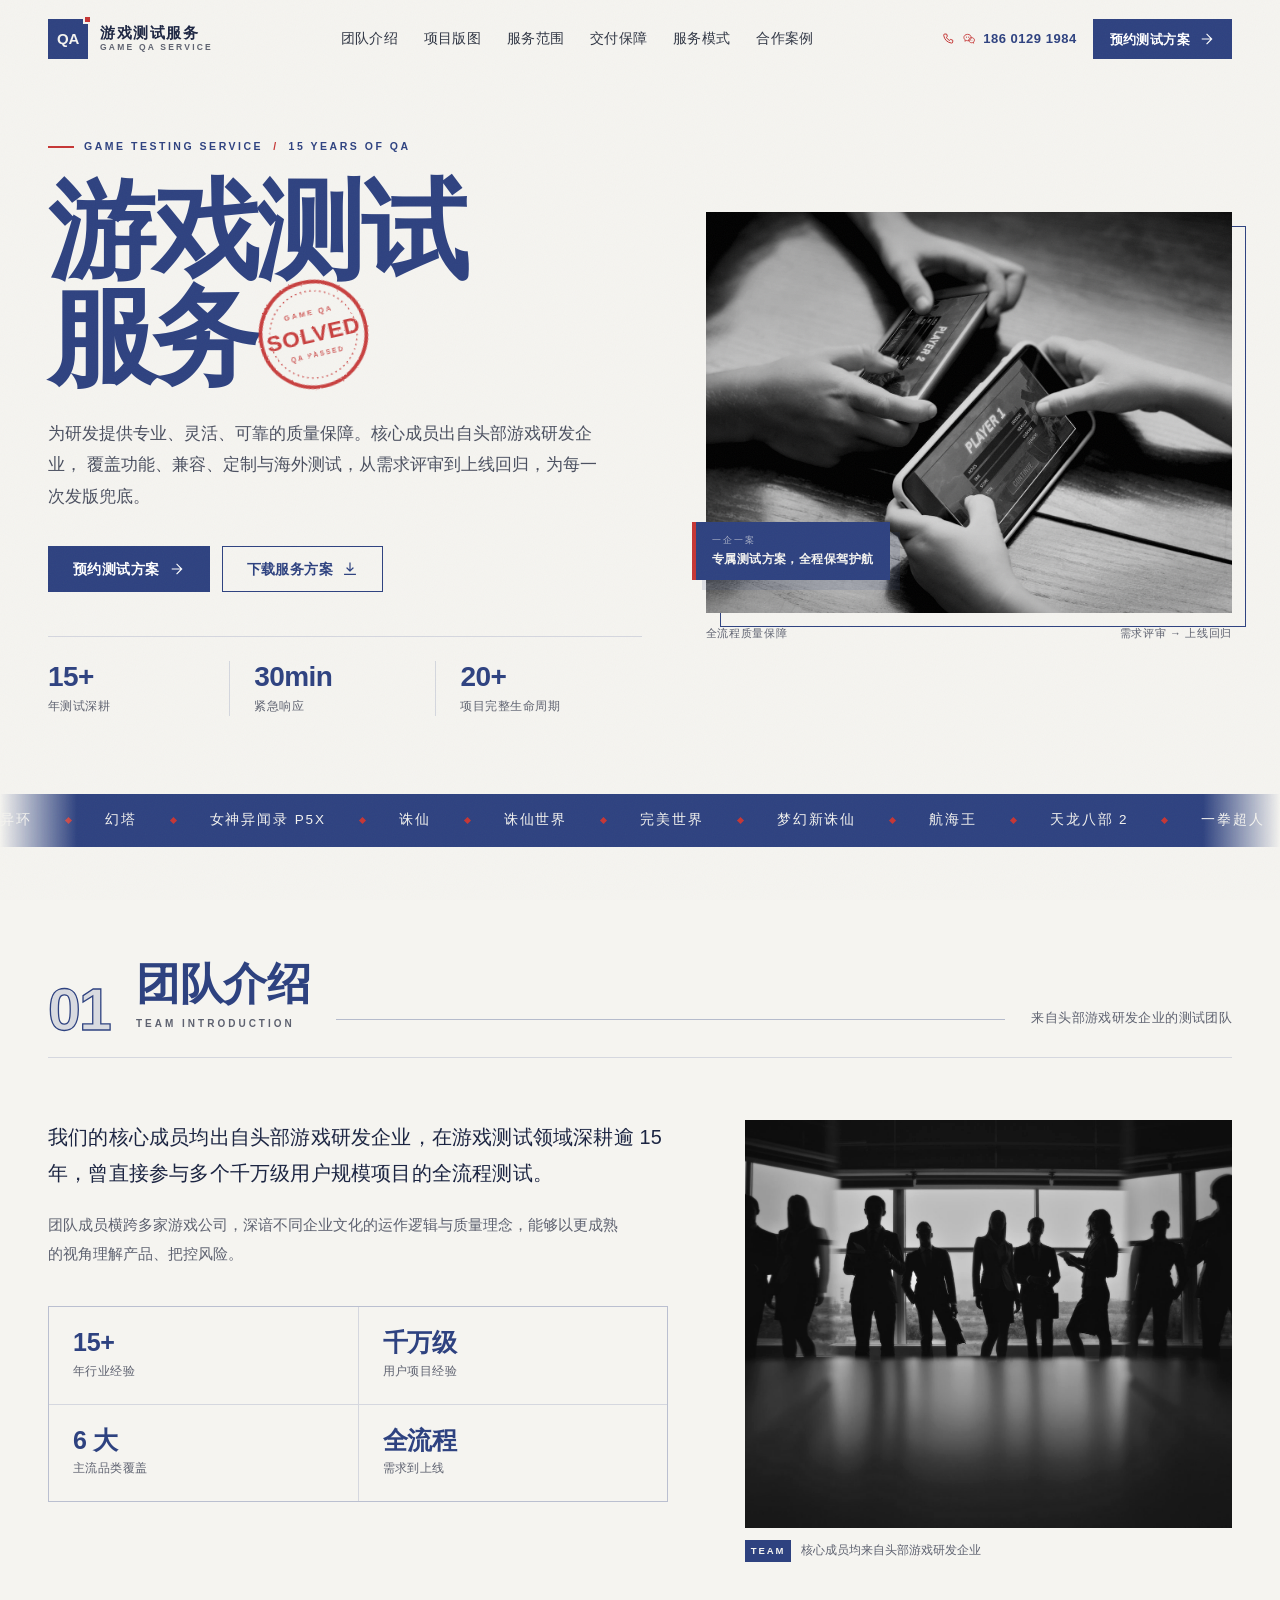
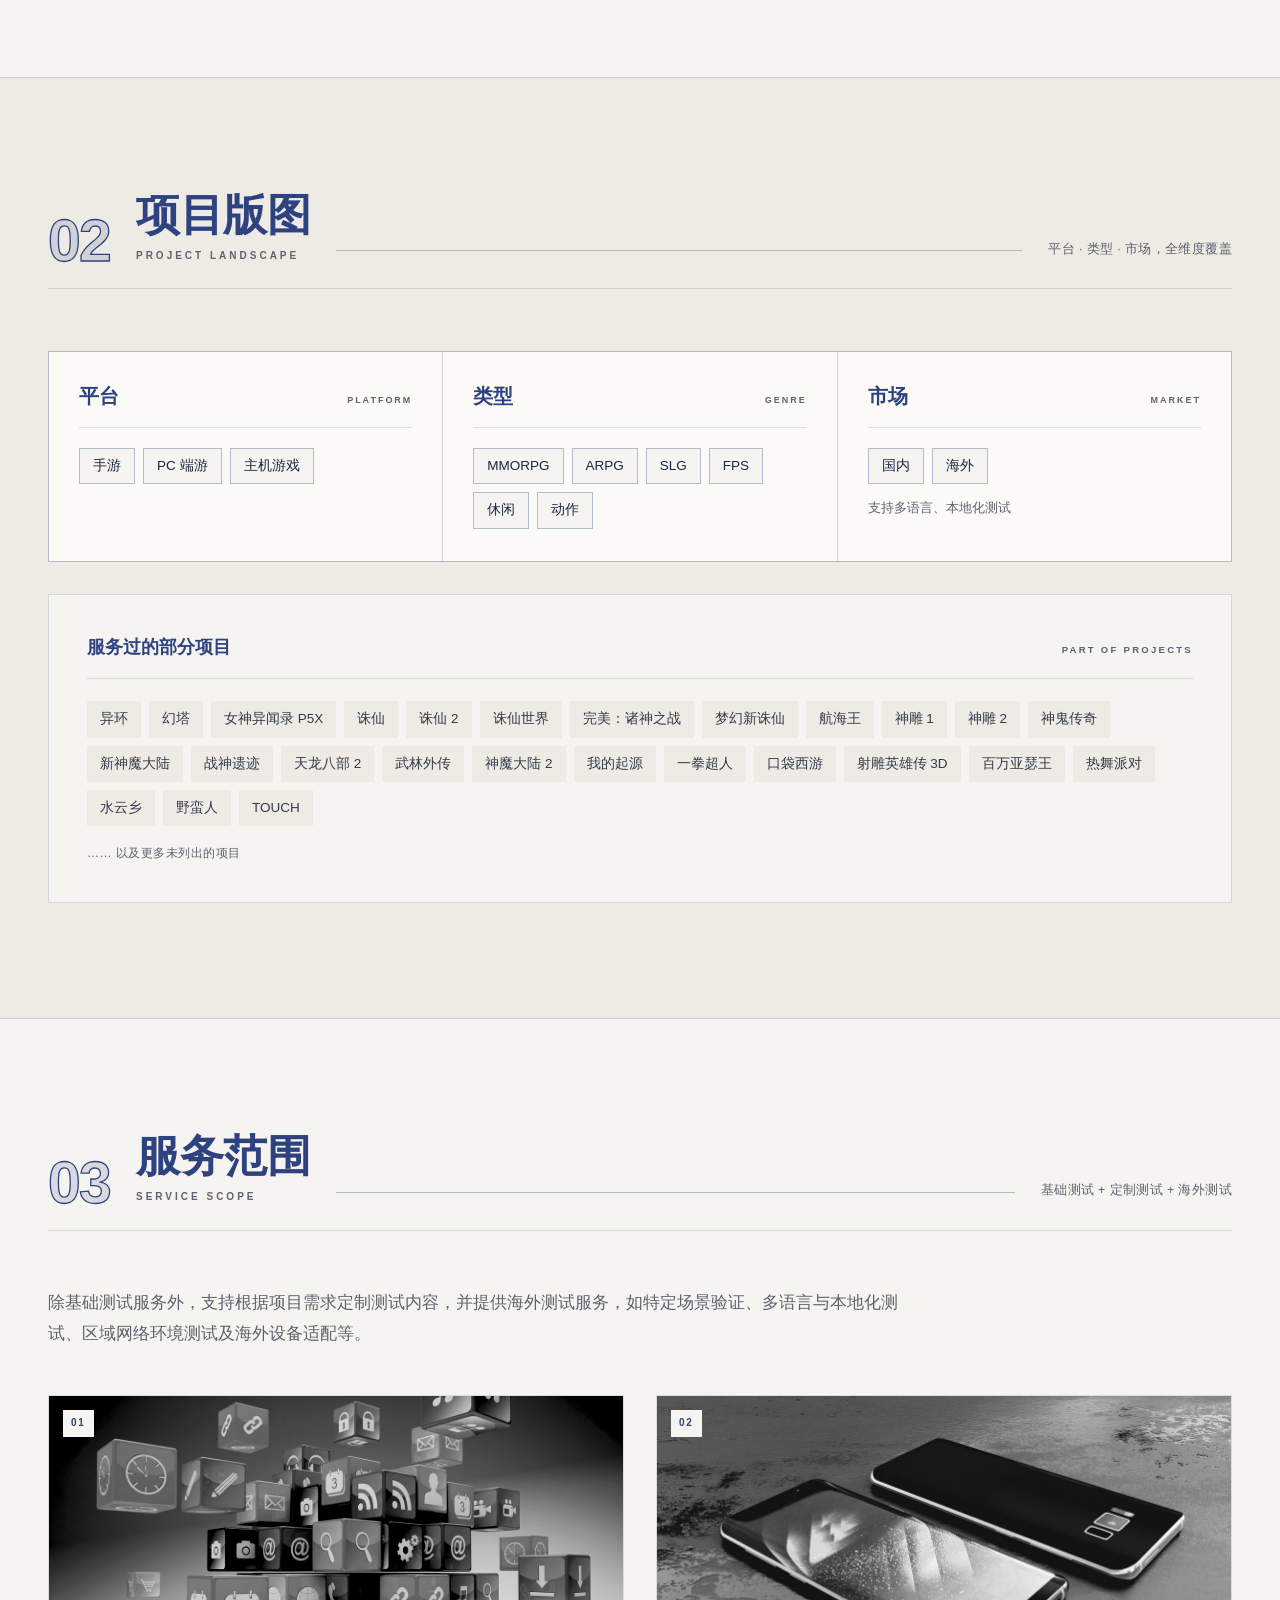
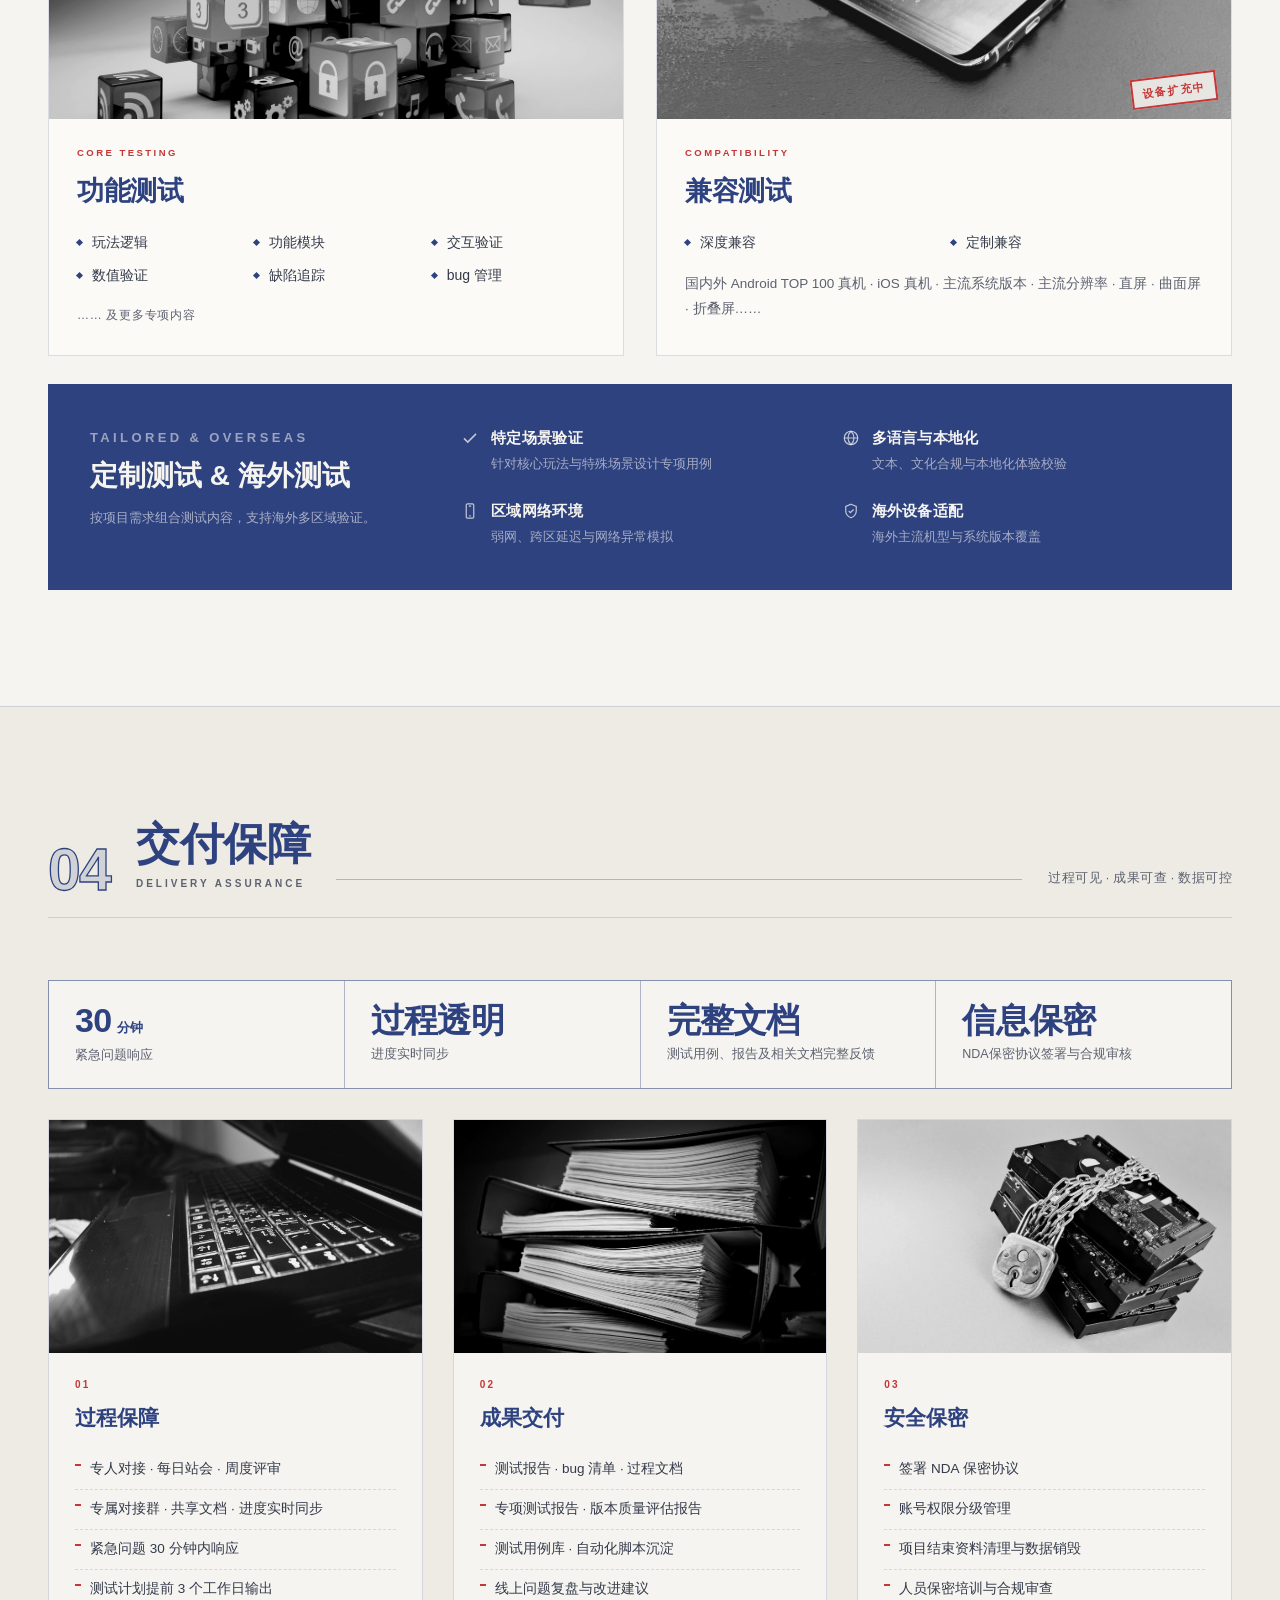
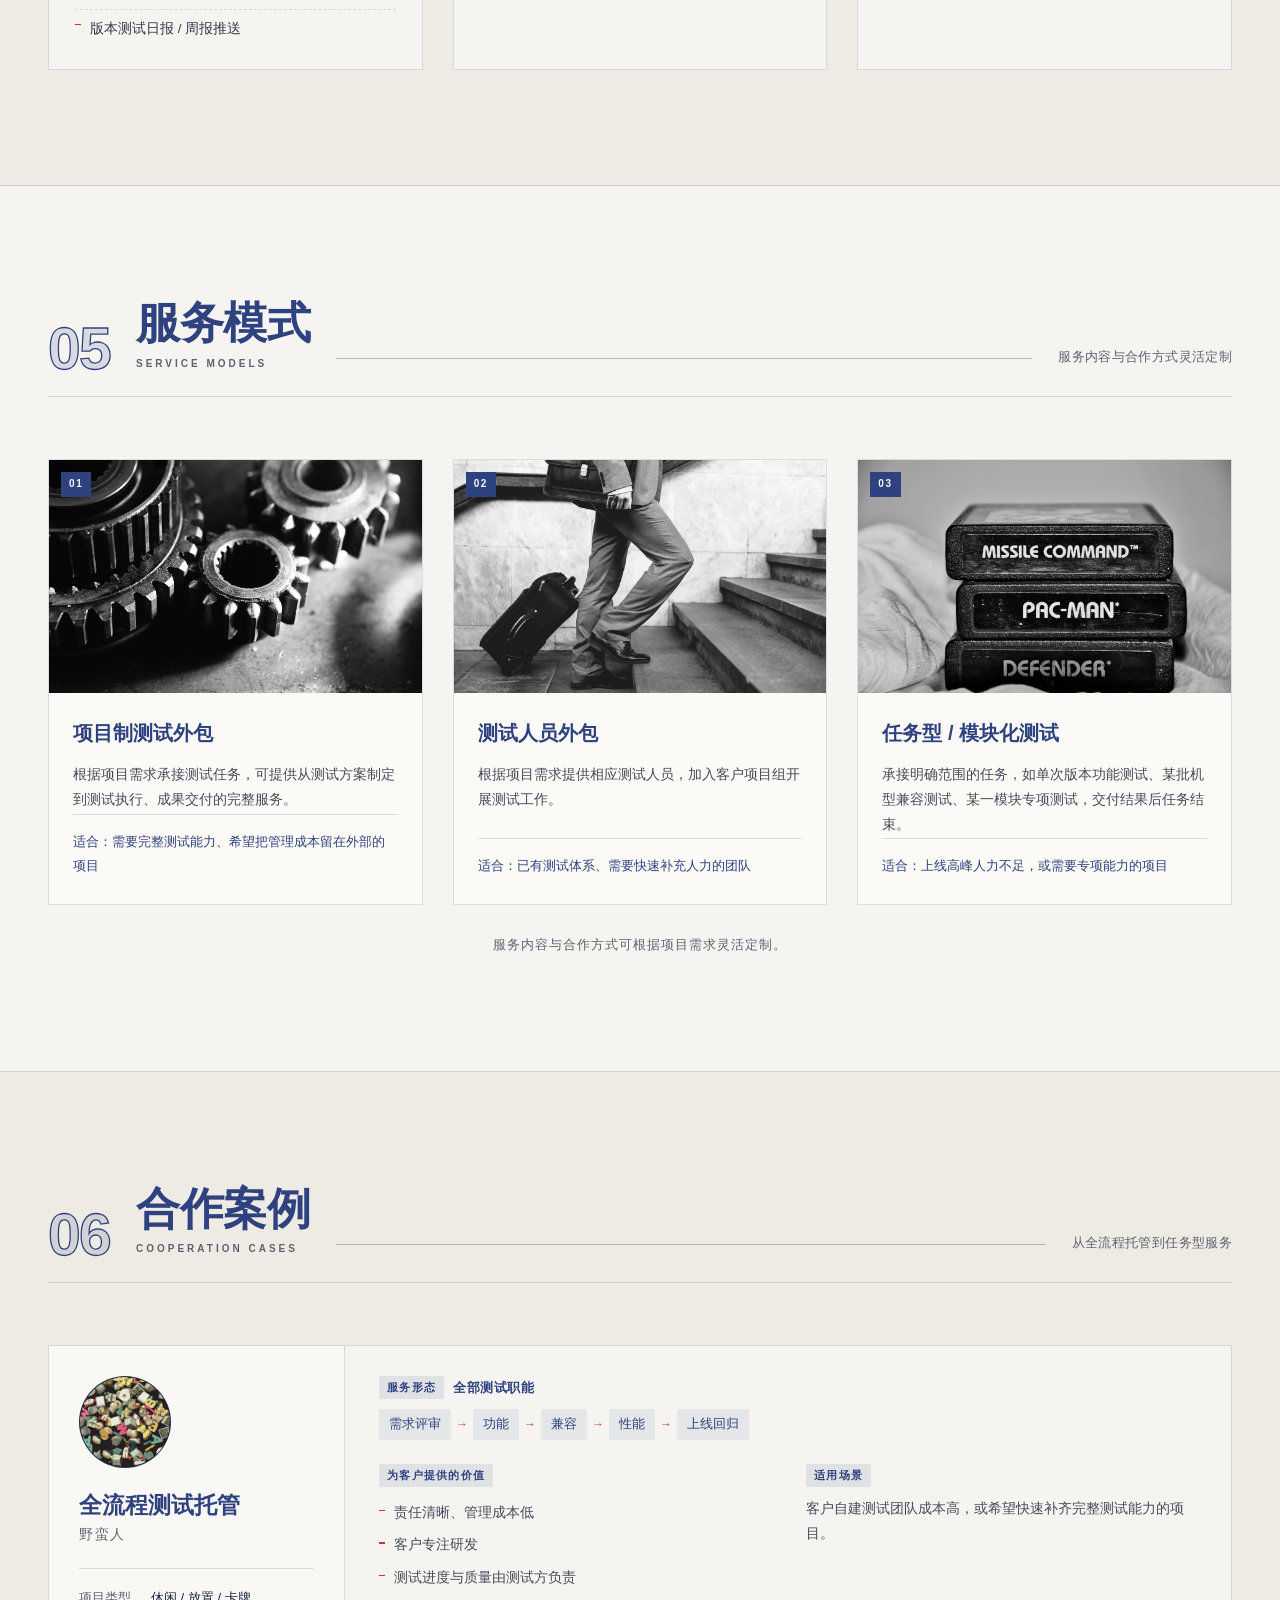
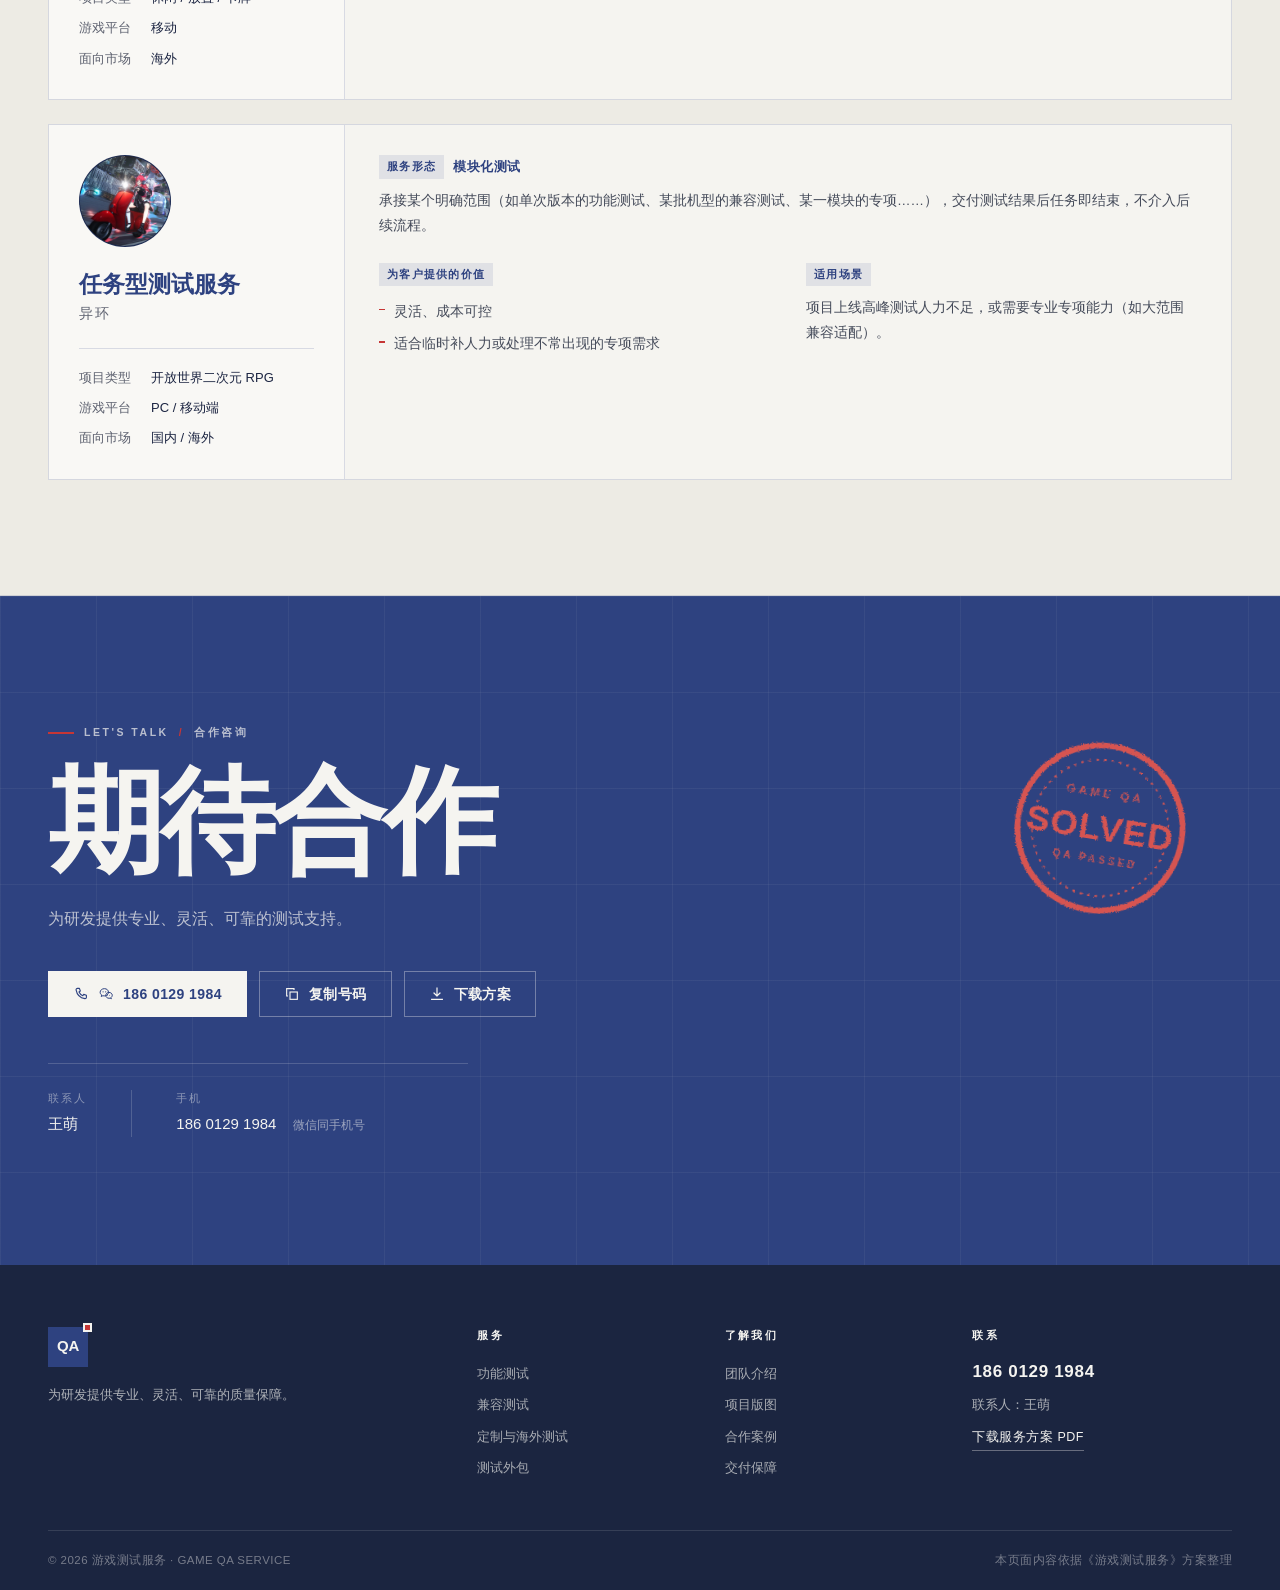
==== index.html @ 5785c119 "初始提交：游戏测试服务官网（GitHub Pages 部署版） - 纯静态单页站点，资源全部使用相对路径，支持子路径托管 - 增加 .nojekyll 关闭 Jekyll 处理 - 增加品牌化 404" ====
<!doctype html>
<html lang="zh-CN">
<head>
  <meta charset="utf-8">
  <meta name="viewport" content="width=device-width, initial-scale=1">
  <title>游戏测试服务 · 为研发提供专业、灵活、可靠的质量保障</title>
  <meta name="description" content="15 年游戏测试经验团队，提供功能测试、兼容测试、定制与海外测试，覆盖需求评审到上线回归，支持项目制外包、人员外包与任务型测试。">
  <meta name="theme-color" content="#F5F4F0">
  <meta property="og:title" content="游戏测试服务 · 为研发提供专业、灵活、可靠的质量保障">
  <meta property="og:description" content="覆盖功能 / 兼容 / 定制 / 海外测试，服务异环、幻塔、诛仙等 20+ 项目。">
  <meta property="og:type" content="website">
  <meta property="og:url" content="https://zhizhuer9110.github.io/game-qa-site/">
  <meta property="og:site_name" content="游戏测试服务">
  <meta property="og:locale" content="zh_CN">
  <meta property="og:image" content="https://zhizhuer9110.github.io/game-qa-site/assets/img/og-cover.jpg">
  <meta property="og:image:width" content="1200">
  <meta property="og:image:height" content="630">
  <meta property="og:image:alt" content="游戏测试服务 · 15 年经验，功能 / 兼容 / 定制 / 海外测试">
  <meta name="twitter:card" content="summary_large_image">
  <link rel="canonical" href="https://zhizhuer9110.github.io/game-qa-site/">
  <link rel="icon" href="assets/favicon.svg" type="image/svg+xml">
  <link rel="preload" as="image" href="assets/img/players.jpg">
  <script>document.documentElement.classList.add("js");</script>
  <link rel="stylesheet" href="assets/css/style.css?v=20261104">
  <script type="application/ld+json">
  {
    "@context": "https://schema.org",
    "@type": "ProfessionalService",
    "name": "游戏测试服务",
    "description": "为游戏研发提供专业、灵活、可靠的质量保障：功能测试、兼容测试、定制测试与海外测试，支持项目制外包、人员外包与任务型测试。",
    "telephone": "+86-186-0129-1984",
    "areaServed": "CN",
    "serviceType": ["游戏功能测试", "游戏兼容测试", "游戏测试外包", "海外本地化测试"]
  }
  </script>
</head>
<body>
<a class="skip-link" href="#main">跳到主要内容</a>

<!-- SVG 图标与印章 -->
<svg class="sprite" xmlns="http://www.w3.org/2000/svg" aria-hidden="true" focusable="false">
  <defs>
    <filter id="stamp-rough" x="-20%" y="-20%" width="140%" height="140%">
      <feTurbulence type="fractalNoise" baseFrequency="0.85" numOctaves="3" seed="7" result="noise"/>
      <feDisplacementMap in="SourceGraphic" in2="noise" scale="3.2" xChannelSelector="R" yChannelSelector="G"/>
    </filter>
  </defs>
  <symbol id="stamp" viewBox="0 0 200 200">
    <g filter="url(#stamp-rough)" fill="none" stroke="currentColor">
      <circle cx="100" cy="100" r="86" stroke-width="6"/>
      <circle cx="100" cy="100" r="71" stroke-width="2" stroke-dasharray="1 7" stroke-linecap="round"/>
    </g>
    <g filter="url(#stamp-rough)" fill="currentColor" text-anchor="middle" font-family="Arial Black, Arial, sans-serif" font-weight="900">
      <text x="100" y="68" font-size="12" letter-spacing="3.5" opacity=".85">GAME QA</text>
      <text x="100" y="112" font-size="37" letter-spacing="1">SOLVED</text>
      <text x="100" y="136" font-size="10.5" letter-spacing="3.2" opacity=".85">QA PASSED</text>
    </g>
  </symbol>
  <symbol id="i-arrow" viewBox="0 0 24 24"><path d="M5 12h13M12 5l7 7-7 7" fill="none" stroke="currentColor" stroke-width="1.8" stroke-linecap="square"/></symbol>
  <symbol id="i-phone" viewBox="0 0 24 24"><path d="M6.6 3.5h3l1.4 4-2 1.4a12 12 0 005.7 5.7l1.4-2 4 1.4v3a2 2 0 01-2.2 2A16.5 16.5 0 014.6 5.7a2 2 0 012-2.2z" fill="none" stroke="currentColor" stroke-width="1.7" stroke-linejoin="round"/></symbol>
  <symbol id="i-wechat" viewBox="0 0 24 24">
    <path d="M9.6 4C6 4 3.2 6.4 3.2 9.4c0 1.7.9 3.2 2.4 4.2l-.7 2.2 2.4-1.2c.6.2 1.3.3 2 .3 3.6 0 6.4-2.4 6.4-5.5S13.2 4 9.6 4Z" fill="none" stroke="currentColor" stroke-width="1.5" stroke-linejoin="round"/>
    <path d="M16.4 9.6c2.8 0 5 1.9 5 4.3 0 1.3-.7 2.5-1.9 3.4l.6 1.8-1.9-.9c-.5.1-1 .2-1.6.2-2.8 0-5-1.9-5-4.3s2.2-4.5 4.8-4.5Z" fill="none" stroke="currentColor" stroke-width="1.5" stroke-linejoin="round"/>
    <circle cx="7.6" cy="8.8" r=".9" fill="currentColor"/>
    <circle cx="11.5" cy="8.8" r=".9" fill="currentColor"/>
    <circle cx="14.2" cy="14" r=".7" fill="currentColor"/>
    <circle cx="17.1" cy="14" r=".7" fill="currentColor"/>
  </symbol>
  <symbol id="i-copy" viewBox="0 0 24 24"><rect x="9" y="9" width="11" height="11" fill="none" stroke="currentColor" stroke-width="1.7"/><path d="M15 6V4H4v11h2" fill="none" stroke="currentColor" stroke-width="1.7"/></symbol>
  <symbol id="i-check" viewBox="0 0 24 24"><path d="M4 12.5l5 5L20 6.5" fill="none" stroke="currentColor" stroke-width="2"/></symbol>
  <symbol id="i-download" viewBox="0 0 24 24"><path d="M12 3v12m0 0l-4.5-4.5M12 15l4.5-4.5M4 20h16" fill="none" stroke="currentColor" stroke-width="1.8" stroke-linecap="square"/></symbol>
  <symbol id="i-globe" viewBox="0 0 24 24"><circle cx="12" cy="12" r="9" fill="none" stroke="currentColor" stroke-width="1.6"/><path d="M3 12h18M12 3c2.7 2.6 4 5.6 4 9s-1.3 6.4-4 9c-2.7-2.6-4-5.6-4-9s1.3-6.4 4-9z" fill="none" stroke="currentColor" stroke-width="1.6"/></symbol>
  <symbol id="i-shield" viewBox="0 0 24 24"><path d="M12 3l7 3v6c0 4.2-3 7.6-7 9-4-1.4-7-4.8-7-9V6l7-3z" fill="none" stroke="currentColor" stroke-width="1.6"/><path d="M9 12l2.2 2.2L15.5 10" fill="none" stroke="currentColor" stroke-width="1.6"/></symbol>
  <symbol id="i-file" viewBox="0 0 24 24"><path d="M6 3h8l4 4v14H6z" fill="none" stroke="currentColor" stroke-width="1.6"/><path d="M14 3v4h4M9 12h6M9 16h6" fill="none" stroke="currentColor" stroke-width="1.6"/></symbol>
  <symbol id="i-clock" viewBox="0 0 24 24"><circle cx="12" cy="12" r="9" fill="none" stroke="currentColor" stroke-width="1.6"/><path d="M12 7v5.5l3.5 2" fill="none" stroke="currentColor" stroke-width="1.6"/></symbol>
  <symbol id="i-users" viewBox="0 0 24 24"><circle cx="9" cy="8" r="3.2" fill="none" stroke="currentColor" stroke-width="1.6"/><path d="M3 20c0-3.3 2.7-5.5 6-5.5s6 2.2 6 5.5M16 5.2a3.2 3.2 0 010 5.9M18 14.8c2.3.6 3.8 2.4 3.8 4.7" fill="none" stroke="currentColor" stroke-width="1.6"/></symbol>
  <symbol id="i-device" viewBox="0 0 24 24"><rect x="7" y="2.5" width="10" height="19" rx="1.6" fill="none" stroke="currentColor" stroke-width="1.6"/><path d="M10.5 5.5h3M11 18.5h2" fill="none" stroke="currentColor" stroke-width="1.4"/></symbol>
  <symbol id="i-menu" viewBox="0 0 24 24"><path d="M3 6h18M3 12h18M3 18h18" stroke="currentColor" stroke-width="1.8"/></symbol>
</svg>

<header class="site-header" id="siteHeader">
  <div class="shell header-inner">
    <a class="brand" href="#top" aria-label="游戏测试服务 首页">
      <span class="brand-mark" aria-hidden="true">QA<span class="brand-dot"></span></span>
      <span class="brand-text">
        <strong>游戏测试服务</strong>
        <em>GAME QA SERVICE</em>
      </span>
    </a>

    <nav class="nav" id="primaryNav" aria-label="主导航">
      <a href="#team" data-nav="team">团队介绍</a>
      <a href="#map" data-nav="map">项目版图</a>
      <a href="#service" data-nav="service">服务范围</a>
      <a href="#deliver" data-nav="deliver">交付保障</a>
      <a href="#models" data-nav="models">服务模式</a>
      <a href="#cases" data-nav="cases">合作案例</a>

      <div class="nav-foot">
        <a class="nav-tel" href="tel:+8618601291984">186 0129 1984</a>
        <p>联系人：王萌 · 紧急问题 30 分钟内响应</p>
        <a class="btn btn-outline" href="assets/game-qa-service-deck.pdf" download>下载服务方案 PDF</a>
      </div>
    </nav>

    <div class="header-actions">
      <a class="header-tel" href="tel:+8618601291984" title="电话 / 微信同号">
        <svg class="ico" aria-hidden="true"><use href="#i-phone"/></svg>
        <svg class="ico ico-wechat" aria-hidden="true"><use href="#i-wechat"/></svg>
        186 0129 1984
      </a>
      <a class="btn btn-sm" href="#contact">预约测试方案<svg class="ico" aria-hidden="true"><use href="#i-arrow"/></svg></a>
      <button class="menu-btn" id="menuBtn" type="button" aria-label="打开菜单" aria-expanded="false" aria-controls="primaryNav">
        <span></span><span></span>
      </button>
    </div>
  </div>
</header>

<main id="main">

  <!-- HERO -->
  <section class="hero" id="top">
    <div class="shell hero-grid">
      <div class="hero-copy">
        <p class="eyebrow reveal"><span class="tick" aria-hidden="true"></span>GAME TESTING SERVICE<span class="eyebrow-extra"><i>/</i>15 YEARS OF QA</span></p>
        <h1 class="hero-title reveal" style="--d:60ms">
          <span class="line">游戏测试</span>
          <span class="line">服务<svg class="stamp stamp-hero" aria-hidden="true"><use href="#stamp"/></svg></span>
        </h1>
        <p class="hero-lede reveal" style="--d:140ms">
          为研发提供专业、灵活、可靠的质量保障。核心成员出自头部游戏研发企业，
          覆盖功能、兼容、定制与海外测试，从需求评审到上线回归，为每一次发版兜底。
        </p>
        <div class="hero-actions reveal" style="--d:200ms">
          <a class="btn" href="#contact">预约测试方案<svg class="ico" aria-hidden="true"><use href="#i-arrow"/></svg></a>
          <a class="btn btn-outline" href="assets/game-qa-service-deck.pdf" download>
            下载服务方案<svg class="ico" aria-hidden="true"><use href="#i-download"/></svg>
          </a>
        </div>
        <ul class="hero-stats reveal" style="--d:260ms">
          <li><strong data-count="15" data-suffix="+">15+</strong><span>年测试深耕</span></li>
          <li><strong data-count="30" data-suffix="min">30min</strong><span>紧急响应</span></li>
          <li><strong data-count="20" data-suffix="+">20+</strong><span>项目完整生命周期</span></li>
        </ul>
      </div>

      <div class="hero-media reveal" style="--d:180ms">
        <figure class="hero-frame">
          <div class="hero-img">
            <img src="assets/img/players.jpg" width="1400" height="965" alt="玩家使用平板与手机进行游戏测试" fetchpriority="high">
          </div>
          <figcaption>
            <span>全流程质量保障</span>
            <span>需求评审 → 上线回归</span>
          </figcaption>
        </figure>
        <div class="hero-tag">
          <span class="hero-tag-k">一企一案</span>
          <span class="hero-tag-v">专属测试方案，全程保驾护航</span>
        </div>
      </div>
    </div>

    <div class="marquee" aria-hidden="true">
      <div class="marquee-track">
        <div class="marquee-group">
          <span>异环</span><i></i><span>幻塔</span><i></i><span>女神异闻录 P5X</span><i></i><span>诛仙</span><i></i><span>诛仙世界</span><i></i><span>完美世界</span><i></i><span>梦幻新诛仙</span><i></i><span>航海王</span><i></i><span>天龙八部 2</span><i></i><span>一拳超人</span><i></i><span>野蛮人</span><i></i>
        </div>
        <div class="marquee-group">
          <span>异环</span><i></i><span>幻塔</span><i></i><span>女神异闻录 P5X</span><i></i><span>诛仙</span><i></i><span>诛仙世界</span><i></i><span>完美世界</span><i></i><span>梦幻新诛仙</span><i></i><span>航海王</span><i></i><span>天龙八部 2</span><i></i><span>一拳超人</span><i></i><span>野蛮人</span><i></i>
        </div>
      </div>
    </div>
  </section>

  <!-- 01 团队介绍 -->
  <section class="section" id="team">
    <div class="shell">
      <header class="sec-head reveal">
        <span class="sec-no">01</span>
        <div class="sec-title">
          <h2>团队介绍</h2>
          <p class="sec-en">TEAM INTRODUCTION</p>
        </div>
        <span class="sec-line" aria-hidden="true"></span>
        <p class="sec-side">来自头部游戏研发企业的测试团队</p>
      </header>

      <div class="team-grid">
        <div class="team-copy">
          <p class="lead-p reveal">我们的核心成员均出自头部游戏研发企业，在游戏测试领域深耕逾 15 年，曾直接参与多个千万级用户规模项目的全流程测试。</p>
          <p class="reveal" style="--d:60ms">团队成员横跨多家游戏公司，深谙不同企业文化的运作逻辑与质量理念，能够以更成熟的视角理解产品、把控风险。</p>
          <ul class="fact-row reveal" style="--d:120ms">
            <li><strong data-count="15" data-suffix="+">15+</strong><span>年行业经验</span></li>
            <li><strong>千万级</strong><span>用户项目经验</span></li>
            <li><strong>6 大</strong><span>主流品类覆盖</span></li>
            <li><strong>全流程</strong><span>需求到上线</span></li>
          </ul>
        </div>

        <figure class="team-media reveal" style="--d:100ms">
          <div class="img-wrap">
            <img src="assets/img/team.jpg" width="1600" height="1067" alt="测试团队剪影" loading="lazy">
          </div>
          <figcaption>
            <span class="cap-k">TEAM</span>
            <span>核心成员均来自头部游戏研发企业</span>
          </figcaption>
        </figure>
      </div>
    </div>
  </section>

  <!-- 02 项目版图 -->
  <section class="section section-tint" id="map">
    <div class="shell">
      <header class="sec-head reveal">
        <span class="sec-no">02</span>
        <div class="sec-title">
          <h2>项目版图</h2>
          <p class="sec-en">PROJECT LANDSCAPE</p>
        </div>
        <span class="sec-line" aria-hidden="true"></span>
        <p class="sec-side">平台 · 类型 · 市场，全维度覆盖</p>
      </header>

      <div class="map-grid">
        <div class="map-col reveal">
          <h3>平台<span>PLATFORM</span></h3>
          <ul class="chip-list">
            <li>手游</li><li>PC 端游</li><li>主机游戏</li>
          </ul>
        </div>
        <div class="map-col reveal" style="--d:70ms">
          <h3>类型<span>GENRE</span></h3>
          <ul class="chip-list">
            <li>MMORPG</li><li>ARPG</li><li>SLG</li><li>FPS</li><li>休闲</li><li>动作</li>
          </ul>
        </div>
        <div class="map-col reveal" style="--d:140ms">
          <h3>市场<span>MARKET</span></h3>
          <ul class="chip-list">
            <li>国内</li><li>海外</li>
          </ul>
          <p class="map-note">支持多语言、本地化测试</p>
        </div>
      </div>

      <div class="project-wall reveal" style="--d:80ms">
        <div class="wall-head">
          <h3>服务过的部分项目</h3>
          <span>PART OF PROJECTS</span>
        </div>
        <ul class="wall-list">
          <li>异环</li><li>幻塔</li><li>女神异闻录 P5X</li><li>诛仙</li><li>诛仙 2</li><li>诛仙世界</li>
          <li>完美：诸神之战</li><li>梦幻新诛仙</li><li>航海王</li><li>神雕 1</li><li>神雕 2</li><li>神鬼传奇</li>
          <li>新神魔大陆</li><li>战神遗迹</li><li>天龙八部 2</li><li>武林外传</li><li>神魔大陆 2</li><li>我的起源</li>
          <li>一拳超人</li><li>口袋西游</li><li>射雕英雄传 3D</li><li>百万亚瑟王</li><li>热舞派对</li><li>水云乡</li>
          <li>野蛮人</li><li>TOUCH</li>
        </ul>
        <p class="wall-note">…… 以及更多未列出的项目</p>
      </div>
    </div>
  </section>

  <!-- 03 服务范围 -->
  <section class="section" id="service">
    <div class="shell">
      <header class="sec-head reveal">
        <span class="sec-no">03</span>
        <div class="sec-title">
          <h2>服务范围</h2>
          <p class="sec-en">SERVICE SCOPE</p>
        </div>
        <span class="sec-line" aria-hidden="true"></span>
        <p class="sec-side">基础测试 + 定制测试 + 海外测试</p>
      </header>

      <p class="sec-lede reveal">除基础测试服务外，支持根据项目需求定制测试内容，并提供海外测试服务，如特定场景验证、多语言与本地化测试、区域网络环境测试及海外设备适配等。</p>

      <div class="service-grid">
        <article class="svc-card reveal">
          <div class="svc-media">
            <img src="assets/img/cubes.jpg" width="1200" height="1200" alt="功能模块方块示意" loading="lazy">
            <span class="svc-index">01</span>
          </div>
          <div class="svc-body">
            <p class="svc-kicker">CORE TESTING</p>
            <h3>功能测试</h3>
            <ul class="svc-list">
              <li>玩法逻辑</li><li>功能模块</li><li>交互验证</li>
              <li>数值验证</li><li>缺陷追踪</li><li>bug 管理</li>
            </ul>
            <p class="svc-more">…… 及更多专项内容</p>
          </div>
        </article>

        <article class="svc-card reveal" style="--d:100ms">
          <div class="svc-media">
            <img src="assets/img/phones.jpg" width="1152" height="648" alt="真机兼容测试设备" loading="lazy">
            <span class="svc-index">02</span>
            <span class="tag-stamp" aria-label="设备扩充中">设备扩充中</span>
          </div>
          <div class="svc-body">
            <p class="svc-kicker">COMPATIBILITY</p>
            <h3>兼容测试</h3>
            <ul class="svc-list svc-list-wide">
              <li>深度兼容</li><li>定制兼容</li>
            </ul>
            <p class="svc-desc">国内外 Android TOP 100 真机 · iOS 真机 · 主流系统版本 · 主流分辨率 · 直屏 · 曲面屏 · 折叠屏……</p>
          </div>
        </article>
      </div>

      <div class="custom-panel reveal">
        <div class="custom-head">
          <div>
            <p class="svc-kicker">TAILORED &amp; OVERSEAS</p>
            <h3>定制测试 &amp; 海外测试</h3>
          </div>
          <p>按项目需求组合测试内容，支持海外多区域验证。</p>
        </div>
        <ul class="custom-list">
          <li>
            <svg class="ico" aria-hidden="true"><use href="#i-check"/></svg>
            <div><strong>特定场景验证</strong><span>针对核心玩法与特殊场景设计专项用例</span></div>
          </li>
          <li>
            <svg class="ico" aria-hidden="true"><use href="#i-globe"/></svg>
            <div><strong>多语言与本地化</strong><span>文本、文化合规与本地化体验校验</span></div>
          </li>
          <li>
            <svg class="ico" aria-hidden="true"><use href="#i-device"/></svg>
            <div><strong>区域网络环境</strong><span>弱网、跨区延迟与网络异常模拟</span></div>
          </li>
          <li>
            <svg class="ico" aria-hidden="true"><use href="#i-shield"/></svg>
            <div><strong>海外设备适配</strong><span>海外主流机型与系统版本覆盖</span></div>
          </li>
        </ul>
      </div>
    </div>
  </section>

  <!-- 04 交付保障 -->
  <section class="section section-tint" id="deliver">
    <div class="shell">
      <header class="sec-head reveal">
        <span class="sec-no">04</span>
        <div class="sec-title">
          <h2>交付保障</h2>
          <p class="sec-en">DELIVERY ASSURANCE</p>
        </div>
        <span class="sec-line" aria-hidden="true"></span>
        <p class="sec-side">过程可见 · 成果可查 · 数据可控</p>
      </header>

      <ul class="kpi-row reveal">
        <li>
          <span class="kpi-num"><strong data-count="30">30</strong><em>分钟</em></span>
          <span class="kpi-label">紧急问题响应</span>
        </li>
        <li>
          <span class="kpi-num"><strong>过程透明</strong></span>
          <span class="kpi-label">进度实时同步</span>
        </li>
        <li>
          <span class="kpi-num"><strong>完整文档</strong></span>
          <span class="kpi-label">测试用例、报告及相关文档完整反馈</span>
        </li>
        <li>
          <span class="kpi-num"><strong>信息保密</strong></span>
          <span class="kpi-label">NDA保密协议签署与合规审核</span>
        </li>
      </ul>

      <div class="deliver-grid">
        <article class="deliver-card reveal">
          <figure><img src="assets/img/puzzle.jpg" width="1200" height="798" alt="拼图过程保障示意" loading="lazy"></figure>
          <div class="deliver-body">
            <span class="deliver-no">01</span>
            <h3>过程保障</h3>
            <ul>
              <li>专人对接 · 每日站会 · 周度评审</li>
              <li>专属对接群 · 共享文档 · 进度实时同步</li>
              <li>紧急问题 30 分钟内响应</li>
              <li>测试计划提前 3 个工作日输出</li>
              <li>版本测试日报 / 周报推送</li>
            </ul>
          </div>
        </article>

        <article class="deliver-card reveal" style="--d:90ms">
          <figure><img src="assets/img/docs.jpg" width="778" height="519" alt="测试文档与报告" loading="lazy"></figure>
          <div class="deliver-body">
            <span class="deliver-no">02</span>
            <h3>成果交付</h3>
            <ul>
              <li>测试报告 · bug 清单 · 过程文档</li>
              <li>专项测试报告 · 版本质量评估报告</li>
              <li>测试用例库 · 自动化脚本沉淀</li>
              <li>线上问题复盘与改进建议</li>
            </ul>
          </div>
        </article>

        <article class="deliver-card reveal" style="--d:180ms">
          <figure><img src="assets/img/lock.jpg" width="888" height="600" alt="数据安全与保密" loading="lazy"></figure>
          <div class="deliver-body">
            <span class="deliver-no">03</span>
            <h3>安全保密</h3>
            <ul>
              <li>签署 NDA 保密协议</li>
              <li>账号权限分级管理</li>
              <li>项目结束资料清理与数据销毁</li>
              <li>人员保密培训与合规审查</li>
            </ul>
          </div>
        </article>
      </div>
    </div>
  </section>

  <!-- 05 服务模式 -->
  <section class="section" id="models">
    <div class="shell">
      <header class="sec-head reveal">
        <span class="sec-no">05</span>
        <div class="sec-title">
          <h2>服务模式</h2>
          <p class="sec-en">SERVICE MODELS</p>
        </div>
        <span class="sec-line" aria-hidden="true"></span>
        <p class="sec-side">服务内容与合作方式灵活定制</p>
      </header>

      <div class="mode-grid">
        <article class="mode-card reveal">
          <div class="mode-media"><img src="assets/img/retro.jpg" width="1200" height="800" alt="复古游戏卡带" loading="lazy"><span>01</span></div>
          <div class="mode-body">
            <h3>项目制测试外包</h3>
            <p>根据项目需求承接测试任务，可提供从测试方案制定到测试执行、成果交付的完整服务。</p>
            <p class="mode-fit">适合：需要完整测试能力、希望把管理成本留在外部的项目</p>
          </div>
        </article>

        <article class="mode-card reveal" style="--d:90ms">
          <div class="mode-media"><img src="assets/img/luggage.jpg" width="1200" height="802" alt="测试人员入驻客户团队" loading="lazy"><span>02</span></div>
          <div class="mode-body">
            <h3>测试人员外包</h3>
            <p>根据项目需求提供相应测试人员，加入客户项目组开展测试工作。</p>
            <p class="mode-fit">适合：已有测试体系、需要快速补充人力的团队</p>
          </div>
        </article>

        <article class="mode-card reveal" style="--d:180ms">
          <div class="mode-media"><img src="assets/img/handle.jpg" width="1200" height="800" alt="模块化专项测试" loading="lazy"><span>03</span></div>
          <div class="mode-body">
            <h3>任务型 / 模块化测试</h3>
            <p>承接明确范围的任务，如单次版本功能测试、某批机型兼容测试、某一模块专项测试，交付结果后任务结束。</p>
            <p class="mode-fit">适合：上线高峰人力不足，或需要专项能力的项目</p>
          </div>
        </article>
      </div>

      <p class="mode-note reveal">服务内容与合作方式可根据项目需求灵活定制。</p>
    </div>
  </section>

  <!-- 06 合作案例 -->
  <section class="section section-tint" id="cases">
    <div class="shell">
      <header class="sec-head reveal">
        <span class="sec-no">06</span>
        <div class="sec-title">
          <h2>合作案例</h2>
          <p class="sec-en">COOPERATION CASES</p>
        </div>
        <span class="sec-line" aria-hidden="true"></span>
        <p class="sec-side">从全流程托管到任务型服务</p>
      </header>

      <article class="case-card reveal">
        <div class="case-side">
          <div class="case-badge">
            <img src="assets/img/case-barbarian.jpg" width="400" height="400" alt="野蛮人 游戏画面" loading="lazy">
          </div>
          <h3>全流程测试托管</h3>
          <p class="case-game">野蛮人</p>
          <dl class="case-meta">
            <div><dt>项目类型</dt><dd>休闲 / 放置 / 卡牌</dd></div>
            <div><dt>游戏平台</dt><dd>移动</dd></div>
            <div><dt>面向市场</dt><dd>海外</dd></div>
          </dl>
        </div>
        <div class="case-main">
          <div class="case-block">
            <h4><span>服务形态</span>全部测试职能</h4>
            <ol class="flow">
              <li>需求评审</li><li>功能</li><li>兼容</li><li>性能</li><li>上线回归</li>
            </ol>
          </div>
          <div class="case-block">
            <h4><span>为客户提供的价值</span></h4>
            <ul class="case-list">
              <li>责任清晰、管理成本低</li>
              <li>客户专注研发</li>
              <li>测试进度与质量由测试方负责</li>
            </ul>
          </div>
          <div class="case-block">
            <h4><span>适用场景</span></h4>
            <p>客户自建测试团队成本高，或希望快速补齐完整测试能力的项目。</p>
          </div>
        </div>
      </article>

      <article class="case-card reveal">
        <div class="case-side">
          <div class="case-badge">
            <img src="assets/img/case-nte-scooter.jpg" width="440" height="440" alt="异环 游戏画面" loading="lazy">
          </div>
          <h3>任务型测试服务</h3>
          <p class="case-game">异环</p>
          <dl class="case-meta">
            <div><dt>项目类型</dt><dd>开放世界二次元 RPG</dd></div>
            <div><dt>游戏平台</dt><dd>PC / 移动端</dd></div>
            <div><dt>面向市场</dt><dd>国内 / 海外</dd></div>
          </dl>
        </div>
        <div class="case-main">
          <div class="case-block">
            <h4><span>服务形态</span>模块化测试</h4>
            <p>承接某个明确范围（如单次版本的功能测试、某批机型的兼容测试、某一模块的专项……），交付测试结果后任务即结束，不介入后续流程。</p>
          </div>
          <div class="case-block">
            <h4><span>为客户提供的价值</span></h4>
            <ul class="case-list">
              <li>灵活、成本可控</li>
              <li>适合临时补人力或处理不常出现的专项需求</li>
            </ul>
          </div>
          <div class="case-block">
            <h4><span>适用场景</span></h4>
            <p>项目上线高峰测试人力不足，或需要专业专项能力（如大范围兼容适配）。</p>
          </div>
        </div>
      </article>
    </div>
  </section>

  <!-- 联系 -->
  <section class="contact" id="contact">
    <div class="shell contact-inner">
      <p class="eyebrow light reveal"><span class="tick" aria-hidden="true"></span>LET'S TALK<i>/</i>合作咨询</p>
      <h2 class="contact-title reveal">期待合作</h2>
      <p class="contact-lede reveal" style="--d:80ms">为研发提供专业、灵活、可靠的测试支持。</p>

      <div class="contact-actions reveal" style="--d:140ms">
        <a class="btn btn-light" href="tel:+8618601291984" title="电话 / 微信同号">
          <svg class="ico" aria-hidden="true"><use href="#i-phone"/></svg>
          <svg class="ico ico-wechat" aria-hidden="true"><use href="#i-wechat"/></svg>
          186 0129 1984
        </a>
        <button class="btn btn-ghost-light" type="button" data-copy="18601291984">
          <svg class="ico" aria-hidden="true"><use href="#i-copy"/></svg>
          复制号码
        </button>
        <a class="btn btn-ghost-light" href="assets/game-qa-service-deck.pdf" download>
          <svg class="ico" aria-hidden="true"><use href="#i-download"/></svg>
          下载方案
        </a>
      </div>

      <dl class="contact-meta reveal" style="--d:200ms">
        <div><dt>联系人</dt><dd>王萌</dd></div>
        <div><dt>手机</dt><dd><a href="tel:+8618601291984">186 0129 1984</a>&nbsp;&nbsp;<span class="meta-wechat">微信同手机号</span></dd></div>
      </dl>

      <svg class="stamp contact-stamp" aria-hidden="true"><use href="#stamp"/></svg>
    </div>
  </section>

</main>

<footer class="site-footer">
  <div class="shell footer-grid">
    <div class="footer-brand">
      <span class="brand-mark" aria-hidden="true">QA<span class="brand-dot"></span></span>
      <p>为研发提供专业、灵活、可靠的质量保障。</p>
    </div>
    <nav class="footer-nav" aria-label="页脚导航">
      <h3>服务</h3>
      <a href="#service">功能测试</a>
      <a href="#service">兼容测试</a>
      <a href="#service">定制与海外测试</a>
      <a href="#models">测试外包</a>
    </nav>
    <nav class="footer-nav" aria-label="页脚导航二">
      <h3>了解我们</h3>
      <a href="#team">团队介绍</a>
      <a href="#map">项目版图</a>
      <a href="#cases">合作案例</a>
      <a href="#deliver">交付保障</a>
    </nav>
    <div class="footer-contact">
      <h3>联系</h3>
      <a href="tel:+8618601291984">186 0129 1984</a>
      <p>联系人：王萌</p>
      <a class="footer-pdf" href="assets/game-qa-service-deck.pdf" download>下载服务方案 PDF</a>
    </div>
  </div>
  <div class="shell footer-bottom">
    <span>© <span id="year">2026</span> 游戏测试服务 · GAME QA SERVICE</span>
    <span>本页面内容依据《游戏测试服务》方案整理</span>
  </div>
</footer>

<div class="mobile-cta">
  <a class="btn" href="tel:+8618601291984"><svg class="ico" aria-hidden="true"><use href="#i-phone"/></svg>电话咨询</a>
  <a class="btn btn-outline" href="assets/game-qa-service-deck.pdf" download>下载方案</a>
</div>

<div class="nav-scrim" id="navScrim" aria-hidden="true"></div>
<div class="toast" id="toast" role="status" aria-live="polite"></div>

<script src="assets/js/main.js?v=20261104"></script>
</body>
</html>
---- assets/css/style.css ----
/* =========================================================
   游戏测试服务 · GAME QA SERVICE
   Design tokens taken from the source deck:
   paper #F5F4F0 · navy #2E4280 · stamp red #C63635
   ========================================================= */

:root {
  --paper: #F5F4F0;
  --paper-2: #EDEBE4;
  --paper-3: #E4E1D8;
  --card: #FBFAF7;
  --navy: #2E4280;
  --navy-dark: #22305D;
  --navy-deep: #1B2540;
  --navy-ink: #1C2542;
  --red: #C63635;
  --ink: #14161C;
  --muted: #5E6270;
  --line: rgba(46, 66, 128, .16);
  --line-strong: rgba(46, 66, 128, .32);
  --ease: cubic-bezier(.22, .61, .36, 1);
  --font-cn: "PingFang SC", "HarmonyOS Sans SC", "Source Han Sans SC", "Noto Sans SC", "Microsoft YaHei", sans-serif;
  --font-en: "Helvetica Neue", "Arial Black", "Segoe UI", Arial, sans-serif;
  --shadow: 0 24px 60px -30px rgba(27, 37, 64, .35);
}

*,
*::before,
*::after { box-sizing: border-box; }

html {
  scroll-behavior: smooth;
  scroll-padding-top: 96px;
  -webkit-text-size-adjust: 100%;
  -webkit-tap-highlight-color: rgba(46, 66, 128, .14);
}

body {
  margin: 0;
  background: var(--paper);
  color: var(--ink);
  font-family: var(--font-cn);
  font-size: 16px;
  line-height: 1.65;
  overflow-x: hidden;
  -webkit-font-smoothing: antialiased;
  -moz-osx-font-smoothing: grayscale;
}

body::after {
  content: "";
  position: fixed;
  inset: 0;
  z-index: 9999;
  pointer-events: none;
  opacity: .035;
  background-image: url("data:image/svg+xml,%3Csvg xmlns='http://www.w3.org/2000/svg' width='160' height='160'%3E%3Cfilter id='n'%3E%3CfeTurbulence type='fractalNoise' baseFrequency='.9' numOctaves='3'/%3E%3C/filter%3E%3Crect width='160' height='160' filter='url(%23n)'/%3E%3C/svg%3E");
}

::selection { background: var(--navy); color: var(--paper); }

img { display: block; max-width: 100%; height: auto; }
a { color: inherit; text-decoration: none; }
button { font: inherit; color: inherit; background: none; border: 0; cursor: pointer; }
h1, h2, h3, h4, p, figure, dl, dd { margin: 0; }
ul, ol { margin: 0; padding: 0; list-style: none; }
svg { display: block; }

:focus-visible {
  outline: 2px solid var(--red);
  outline-offset: 3px;
}

.skip-link {
  position: fixed;
  top: -100px;
  left: 16px;
  z-index: 300;
  padding: 10px 16px;
  background: var(--navy);
  color: #fff;
  font-size: 14px;
  transition: top .2s;
}
.skip-link:focus { top: 12px; }

.sprite { position: absolute; width: 0; height: 0; overflow: hidden; }

.shell {
  width: min(1240px, calc(100% - 96px));
  margin-inline: auto;
}

.ico { width: 1em; height: 1em; flex: none; }

/* ---------- Buttons ---------- */
.btn {
  display: inline-flex;
  align-items: center;
  justify-content: center;
  gap: 9px;
  padding: 14px 24px;
  background: var(--navy);
  border: 1px solid var(--navy);
  color: #fff;
  font-size: 14px;
  font-weight: 600;
  letter-spacing: .03em;
  line-height: 1;
  white-space: nowrap;
  touch-action: manipulation;
  transition: background .25s var(--ease), border-color .25s var(--ease),
              color .25s var(--ease), transform .25s var(--ease);
}
.btn .ico { width: 16px; height: 16px; }
.btn:hover { background: var(--red); border-color: var(--red); transform: translateY(-2px); }
.btn:active { transform: translateY(0); }

.btn-sm { padding: 11px 16px; font-size: 13px; }

.btn-outline {
  background: transparent;
  color: var(--navy);
}
.btn-outline:hover { background: var(--navy); border-color: var(--navy); color: var(--paper); }

.btn-light { background: var(--paper); border-color: var(--paper); color: var(--navy); }
.btn-light:hover { background: var(--red); border-color: var(--red); color: #fff; }

.btn-ghost-light {
  background: transparent;
  border-color: rgba(245, 244, 240, .35);
  color: var(--paper);
}
.btn-ghost-light:hover {
  background: rgba(245, 244, 240, .1);
  border-color: var(--paper);
  color: #fff;
}

/* ---------- Nav footer (mobile drawer) ---------- */
.nav-foot { display: none; }

/* ---------- Nav scrim ---------- */
.nav-scrim {
  position: fixed;
  inset: 0;
  z-index: 94;
  background: rgba(20, 22, 28, .42);
  opacity: 0;
  pointer-events: none;
  transition: opacity .35s var(--ease);
}
body.nav-open .nav-scrim { opacity: 1; pointer-events: auto; }
body.nav-open .site-header { background: var(--paper); border-bottom-color: var(--line); }
body.nav-open { overflow: hidden; }

/* ---------- Header ---------- */
.site-header {
  position: fixed;
  inset: 0 0 auto;
  z-index: 100;
  height: 78px;
  transition: background .3s var(--ease), box-shadow .3s var(--ease), border-color .3s var(--ease);
  border-bottom: 1px solid transparent;
}
.site-header.is-scrolled {
  background: rgba(245, 244, 240, .9);
  -webkit-backdrop-filter: blur(12px);
  backdrop-filter: blur(12px);
  border-bottom-color: var(--line);
}

.header-inner {
  display: flex;
  align-items: center;
  justify-content: space-between;
  gap: 24px;
  height: 78px;
}

.brand { display: flex; align-items: center; gap: 12px; flex: none; }

.brand-mark {
  position: relative;
  display: grid;
  place-items: center;
  width: 40px;
  height: 40px;
  background: var(--navy);
  color: var(--paper);
  font-family: var(--font-en);
  font-size: 15px;
  font-weight: 900;
  letter-spacing: -.02em;
}
.brand-dot {
  position: absolute;
  top: -4px;
  right: -4px;
  width: 9px;
  height: 9px;
  background: var(--red);
  border: 2px solid var(--paper);
}

.brand-text strong {
  display: block;
  font-size: 15px;
  font-weight: 700;
  letter-spacing: .1em;
  line-height: 1.25;
  color: var(--navy-ink);
}
.brand-text em {
  display: block;
  font-style: normal;
  font-family: var(--font-en);
  font-size: 8.5px;
  font-weight: 700;
  letter-spacing: .26em;
  color: var(--muted);
  line-height: 1.4;
}

.nav { display: flex; align-items: center; gap: 26px; }
.nav a {
  position: relative;
  padding: 6px 0;
  font-size: 13.5px;
  color: #303644;
  letter-spacing: .02em;
  transition: color .2s;
}
.nav a::after {
  content: "";
  position: absolute;
  left: 0;
  bottom: 0;
  width: 100%;
  height: 1.5px;
  background: var(--red);
  transform: scaleX(0);
  transform-origin: left;
  transition: transform .3s var(--ease);
}
.nav a:hover { color: var(--navy); }
.nav a:hover::after,
.nav a.is-active::after { transform: scaleX(1); }
.nav a.is-active { color: var(--navy); font-weight: 600; }

.header-actions { display: flex; align-items: center; gap: 16px; flex: none; }

.header-tel {
  display: inline-flex;
  align-items: center;
  gap: 7px;
  font-size: 13px;
  font-weight: 600;
  letter-spacing: .04em;
  color: var(--navy);
}
.header-tel .ico { width: 14px; height: 14px; color: var(--red); }
.header-tel:hover { color: var(--red); }

.menu-btn {
  display: none;
  flex-direction: column;
  align-items: center;
  justify-content: center;
  gap: 5px;
  width: 44px;
  height: 44px;
  border: 1px solid var(--line-strong);
  touch-action: manipulation;
}
.menu-btn span {
  display: block;
  width: 18px;
  height: 1.5px;
  background: var(--navy);
  transition: transform .3s var(--ease), opacity .2s;
}
.menu-btn[aria-expanded="true"] span:nth-child(1) { transform: translateY(3.25px) rotate(45deg); }
.menu-btn[aria-expanded="true"] span:nth-child(2) { transform: translateY(-3.25px) rotate(-45deg); }

/* ---------- Hero ---------- */
.hero {
  position: relative;
  padding-top: 138px;
  overflow: hidden;
}

.hero-grid {
  display: grid;
  grid-template-columns: 1.06fr .94fr;
  align-items: center;
  gap: clamp(32px, 5vw, 72px);
}

.eyebrow {
  display: flex;
  align-items: center;
  gap: 10px;
  font-family: var(--font-en);
  font-size: 10.5px;
  font-weight: 800;
  letter-spacing: .24em;
  color: var(--navy);
}
.eyebrow .tick { width: 26px; height: 2px; background: var(--red); }
.eyebrow i { font-style: normal; color: var(--red); }
.eyebrow-extra { display: inline-flex; align-items: center; gap: 10px; }

.hero-title {
  position: relative;
  margin: 24px 0 28px;
  font-size: clamp(58px, 8.4vw, 116px);
  font-weight: 800;
  line-height: .98;
  letter-spacing: -.035em;
  color: var(--navy);
}
.hero-title .line {
  position: relative;
  display: block;
  width: max-content;
  max-width: 100%;
}

.stamp { width: 100%; height: auto; aspect-ratio: 1; }
.stamp-hero {
  position: absolute;
  right: clamp(-186px, -9vw, -118px);
  bottom: -6%;
  width: clamp(92px, 9.6vw, 138px);
  color: var(--red);
  transform: rotate(-13deg);
  opacity: .94;
  pointer-events: none;
}

.hero-lede {
  max-width: 33em;
  font-size: 17px;
  line-height: 1.85;
  color: #4B5060;
}

.hero-actions {
  display: flex;
  flex-wrap: wrap;
  gap: 12px;
  margin: 34px 0 44px;
}

.hero-stats {
  display: flex;
  padding-top: 24px;
  border-top: 1px solid var(--line);
}
.hero-stats li { flex: 1; padding-right: 18px; }
.hero-stats li + li {
  padding-left: 24px;
  border-left: 1px solid var(--line);
}
.hero-stats strong {
  display: block;
  font-family: var(--font-en);
  font-size: 28px;
  font-weight: 800;
  line-height: 1.15;
  color: var(--navy);
  letter-spacing: -.02em;
}
.hero-stats span {
  display: block;
  margin-top: 3px;
  font-size: 12px;
  letter-spacing: .04em;
  color: var(--muted);
}

.hero-media { position: relative; }

.hero-frame { margin: 0; }
.hero-img {
  position: relative;
  z-index: 0;
  background: var(--navy);
}
.hero-img::before {
  content: "";
  position: absolute;
  inset: 14px -14px -14px 14px;
  border: 1px solid var(--navy);
  z-index: -1;
}
.hero-img img {
  width: 100%;
  aspect-ratio: 4 / 3.05;
  object-fit: cover;
  filter: grayscale(1) contrast(1.04);
}
.hero-frame figcaption {
  display: flex;
  justify-content: space-between;
  gap: 12px;
  padding-top: 11px;
  font-size: 11px;
  letter-spacing: .06em;
  color: var(--muted);
}

.hero-tag {
  position: absolute;
  left: -14px;
  bottom: 62px;
  display: flex;
  flex-direction: column;
  gap: 2px;
  padding: 11px 16px;
  background: var(--navy);
  color: var(--paper);
  border-left: 4px solid var(--red);
  box-shadow: 10px 10px 0 rgba(46, 66, 128, .12);
}
.hero-tag-k {
  font-size: 9px;
  letter-spacing: .24em;
  color: rgba(245, 244, 240, .62);
}
.hero-tag-v {
  font-size: 12px;
  font-weight: 600;
  letter-spacing: .04em;
}

/* ---------- Marquee ---------- */
.marquee {
  margin-top: 78px;
  padding: 15px 0;
  background: var(--navy);
  color: var(--paper);
  overflow: hidden;
  -webkit-mask-image: linear-gradient(90deg, transparent, #000 6%, #000 94%, transparent);
  mask-image: linear-gradient(90deg, transparent, #000 6%, #000 94%, transparent);
}
.marquee-track {
  display: flex;
  width: max-content;
  animation: marquee 42s linear infinite;
}
.marquee-group {
  display: flex;
  align-items: center;
  gap: 34px;
  padding-right: 34px;
  font-size: 13.5px;
  letter-spacing: .14em;
  white-space: nowrap;
}
.marquee-group i {
  width: 5px;
  height: 5px;
  background: var(--red);
  transform: rotate(45deg);
}
.marquee:hover .marquee-track { animation-play-state: paused; }

@keyframes marquee { to { transform: translateX(-50%); } }

/* ---------- Sections ---------- */
.section {
  position: relative;
  padding: clamp(72px, 9vw, 118px) 0;
}
.section-tint {
  background: var(--paper-2);
  border-top: 1px solid var(--line);
  border-bottom: 1px solid var(--line);
}

.sec-head {
  display: flex;
  align-items: flex-end;
  gap: 26px;
  padding-bottom: 24px;
  margin-bottom: clamp(40px, 5vw, 62px);
  border-bottom: 1px solid var(--line);
}
.sec-no {
  flex: none;
  font-family: var(--font-en);
  font-size: clamp(42px, 4.6vw, 64px);
  font-weight: 900;
  line-height: .78;
  letter-spacing: -.03em;
  color: rgba(46, 66, 128, .14);
  -webkit-text-stroke: 1.3px var(--navy);
}
.sec-title { flex: none; }
.sec-title h2 {
  font-size: clamp(30px, 3.4vw, 44px);
  font-weight: 800;
  line-height: 1.05;
  letter-spacing: -.01em;
  color: var(--navy);
  margin-bottom: 9px;
}
.sec-en {
  font-family: var(--font-en);
  font-size: 10px;
  font-weight: 700;
  letter-spacing: .3em;
  color: var(--muted);
}
.sec-line {
  flex: 1;
  height: 1px;
  margin-bottom: 13px;
  background: var(--line-strong);
}
.sec-side {
  flex: none;
  max-width: 230px;
  padding-bottom: 4px;
  font-size: 12.5px;
  line-height: 1.7;
  letter-spacing: .03em;
  text-align: right;
  color: var(--muted);
}

.sec-lede {
  max-width: 52em;
  margin: -6px 0 46px;
  font-size: 16.5px;
  line-height: 1.9;
  color: var(--muted);
}

/* ---------- Team ---------- */
.team-grid {
  display: grid;
  grid-template-columns: 1.12fr .88fr;
  gap: clamp(36px, 6vw, 80px);
  align-items: start;
}

.team-copy .lead-p {
  font-size: clamp(19px, 1.55vw, 23px);
  font-weight: 500;
  line-height: 1.8;
  letter-spacing: .01em;
  color: var(--navy-ink);
  margin-bottom: 20px;
}
.team-copy > p:not(.lead-p) {
  max-width: 38em;
  font-size: 15px;
  line-height: 1.9;
  color: var(--muted);
}

.fact-row {
  display: grid;
  grid-template-columns: 1fr 1fr;
  gap: 1px;
  margin-top: 38px;
  background: var(--line);
  border: 1px solid var(--line);
}
.fact-row li {
  background: var(--paper);
  padding: 22px 24px;
}
.fact-row strong {
  display: block;
  font-size: 25px;
  font-weight: 800;
  line-height: 1.1;
  color: var(--navy);
  letter-spacing: -.01em;
}
.fact-row span {
  display: block;
  margin-top: 5px;
  font-size: 12px;
  color: var(--muted);
  letter-spacing: .04em;
}

.team-media { margin: 0; }
.team-media .img-wrap {
  overflow: hidden;
  background: var(--paper-3);
}
.team-media img {
  width: 100%;
  aspect-ratio: 4 / 3.35;
  object-fit: cover;
  filter: grayscale(1) contrast(1.05);
  transition: transform .9s var(--ease);
}
.team-media:hover img { transform: scale(1.035); }
.team-media figcaption {
  display: flex;
  align-items: center;
  gap: 10px;
  padding-top: 12px;
  font-size: 12px;
  color: var(--muted);
}
.cap-k {
  padding: 3px 6px;
  background: var(--navy);
  color: var(--paper);
  font-family: var(--font-en);
  font-size: 9.5px;
  font-weight: 700;
  letter-spacing: .2em;
}

/* ---------- Project map ---------- */
.map-grid {
  display: grid;
  grid-template-columns: repeat(3, 1fr);
  gap: 1px;
  margin-bottom: 32px;
  background: var(--line);
  border: 1px solid var(--line);
}
.map-col { background: var(--card); padding: 28px 30px 32px; }
.map-col h3 {
  display: flex;
  align-items: baseline;
  justify-content: space-between;
  gap: 12px;
  padding-bottom: 14px;
  border-bottom: 1px solid var(--line);
  font-size: 20px;
  font-weight: 700;
  color: var(--navy);
}
.map-col h3 span {
  font-family: var(--font-en);
  font-size: 9px;
  font-weight: 700;
  letter-spacing: .22em;
  color: var(--muted);
}
.chip-list {
  display: flex;
  flex-wrap: wrap;
  gap: 8px;
  margin-top: 20px;
}
.chip-list li {
  padding: 6px 13px;
  border: 1px solid var(--line-strong);
  background: var(--paper);
  font-size: 13.5px;
  color: var(--navy-ink);
  transition: background .2s, color .2s;
}
.chip-list li:hover { background: var(--navy); color: var(--paper); }
.map-note {
  margin-top: 14px;
  font-size: 12.5px;
  line-height: 1.7;
  color: var(--muted);
}

.project-wall {
  padding: clamp(24px, 3.4vw, 38px);
  background: var(--paper);
  border: 1px solid var(--line);
}
.wall-head {
  display: flex;
  align-items: baseline;
  justify-content: space-between;
  gap: 16px;
  padding-bottom: 16px;
  margin-bottom: 22px;
  border-bottom: 1px solid var(--line);
}
.wall-head h3 { font-size: 18px; font-weight: 700; color: var(--navy); }
.wall-head span {
  font-family: var(--font-en);
  font-size: 9.5px;
  font-weight: 700;
  letter-spacing: .24em;
  color: var(--muted);
}
.wall-list { display: flex; flex-wrap: wrap; gap: 8px; }
.wall-list li {
  padding: 7px 13px;
  background: var(--paper-2);
  font-size: 13.5px;
  color: #343A4A;
  transition: background .22s var(--ease), color .22s, transform .22s var(--ease);
}
.wall-list li:hover {
  background: var(--navy);
  color: var(--paper);
  transform: translateY(-2px);
}
.wall-note {
  margin-top: 18px;
  font-size: 12px;
  letter-spacing: .04em;
  color: var(--muted);
}

/* ---------- Service ---------- */
.service-grid {
  display: grid;
  grid-template-columns: 1fr 1fr;
  gap: clamp(20px, 3vw, 32px);
}
.svc-card {
  display: flex;
  flex-direction: column;
  background: var(--card);
  border: 1px solid var(--line);
  transition: border-color .3s, transform .3s var(--ease), box-shadow .3s var(--ease);
}
.svc-card:hover {
  border-color: var(--navy);
  transform: translateY(-4px);
  box-shadow: var(--shadow);
}
.svc-media {
  position: relative;
  overflow: hidden;
  background: var(--paper-3);
}
.svc-media img {
  width: 100%;
  aspect-ratio: 16 / 9;
  object-fit: cover;
  filter: grayscale(1) contrast(1.05);
  transition: transform .9s var(--ease), filter .5s;
}
.svc-card:hover .svc-media img {
  transform: scale(1.04);
  filter: grayscale(.15) contrast(1.02);
}
.svc-index {
  position: absolute;
  top: 14px;
  left: 14px;
  padding: 5px 8px;
  background: var(--paper);
  color: var(--navy);
  font-family: var(--font-en);
  font-size: 10px;
  font-weight: 800;
  letter-spacing: .18em;
}
.tag-stamp {
  position: absolute;
  right: 14px;
  bottom: 14px;
  padding: 4px 9px;
  border: 2px solid var(--red);
  background: rgba(245, 244, 240, .86);
  color: var(--red);
  font-size: 11px;
  font-weight: 700;
  letter-spacing: .16em;
  transform: rotate(-7deg);
}

.svc-body { padding: 26px 28px 30px; }
.svc-kicker {
  margin-bottom: 8px;
  font-family: var(--font-en);
  font-size: 9.5px;
  font-weight: 800;
  letter-spacing: .26em;
  color: var(--red);
}
.svc-body h3 {
  margin-bottom: 18px;
  font-size: 27px;
  font-weight: 800;
  letter-spacing: -.01em;
  color: var(--navy);
}
.svc-list {
  display: grid;
  grid-template-columns: repeat(3, 1fr);
  gap: 10px 14px;
}
.svc-list-wide { grid-template-columns: repeat(2, 1fr); }
.svc-list li {
  position: relative;
  padding-left: 15px;
  font-size: 14px;
  color: #343A4A;
}
.svc-list li::before {
  content: "";
  position: absolute;
  left: 0;
  top: .62em;
  width: 5px;
  height: 5px;
  background: var(--navy);
  transform: rotate(45deg);
}
.svc-desc {
  margin-top: 18px;
  font-size: 13.5px;
  line-height: 1.8;
  color: var(--muted);
}
.svc-more {
  margin-top: 18px;
  font-size: 12px;
  letter-spacing: .06em;
  color: var(--muted);
}

.custom-panel {
  display: grid;
  grid-template-columns: 320px 1fr;
  gap: clamp(24px, 4vw, 56px);
  align-items: start;
  margin-top: 28px;
  padding: clamp(28px, 4vw, 42px);
  background: var(--navy);
  color: var(--paper);
}
.custom-head .svc-kicker { color: rgba(245, 244, 240, .55); }
.custom-head h3 {
  font-size: clamp(22px, 2.2vw, 28px);
  font-weight: 800;
  line-height: 1.3;
  margin-bottom: 12px;
}
.custom-head p {
  font-size: 13px;
  line-height: 1.8;
  color: rgba(245, 244, 240, .62);
}
.custom-list {
  display: grid;
  grid-template-columns: 1fr 1fr;
  gap: 24px 32px;
}
.custom-list li { display: flex; gap: 12px; }
.custom-list .ico {
  width: 18px;
  height: 18px;
  margin-top: 3px;
  color: rgba(245, 244, 240, .75);
}
.custom-list strong {
  display: block;
  font-size: 15px;
  font-weight: 600;
  letter-spacing: .02em;
  color: var(--paper);
}
.custom-list span {
  display: block;
  margin-top: 3px;
  font-size: 12.5px;
  line-height: 1.7;
  color: rgba(245, 244, 240, .6);
}

/* ---------- Delivery ---------- */
.kpi-row {
  display: grid;
  grid-template-columns: repeat(4, 1fr);
  gap: 1px;
  margin-bottom: 30px;
  background: var(--line-strong);
  border: 1px solid var(--line-strong);
}
.kpi-row li { background: var(--paper); padding: 22px 26px; }
.kpi-num {
  display: flex;
  align-items: baseline;
  gap: 6px;
  color: var(--navy);
}
.kpi-num strong {
  font-family: var(--font-en);
  font-size: 34px;
  font-weight: 800;
  line-height: 1;
  letter-spacing: -.02em;
}
.kpi-num em {
  font-style: normal;
  font-size: 13px;
  font-weight: 600;
  color: var(--navy);
}
.kpi-label {
  display: block;
  margin-top: 7px;
  font-size: 12.5px;
  color: var(--muted);
}

.deliver-grid {
  display: grid;
  grid-template-columns: repeat(3, 1fr);
  gap: clamp(20px, 3vw, 30px);
}
.deliver-card {
  display: flex;
  flex-direction: column;
  background: var(--paper);
  border: 1px solid var(--line);
  transition: border-color .3s, transform .3s var(--ease);
}
.deliver-card:hover { border-color: var(--navy); transform: translateY(-3px); }
.deliver-card figure { overflow: hidden; background: var(--paper-3); }
.deliver-card img {
  width: 100%;
  aspect-ratio: 16 / 10;
  object-fit: cover;
  filter: grayscale(1) contrast(1.06);
  transition: transform .9s var(--ease);
}
.deliver-card:hover img { transform: scale(1.04); }
.deliver-body { padding: 24px 26px 28px; }
.deliver-no {
  display: block;
  margin-bottom: 8px;
  font-family: var(--font-en);
  font-size: 10px;
  font-weight: 800;
  letter-spacing: .22em;
  color: var(--red);
}
.deliver-body h3 {
  margin-bottom: 14px;
  font-size: 21px;
  font-weight: 800;
  color: var(--navy);
}
.deliver-body li {
  position: relative;
  padding: 8px 0 8px 15px;
  border-bottom: 1px dashed var(--line);
  font-size: 13.5px;
  line-height: 1.7;
  color: #343A4A;
}
.deliver-body li:last-child { border-bottom: 0; padding-bottom: 0; }
.deliver-body li::before {
  content: "";
  position: absolute;
  left: 0;
  top: 1.05em;
  width: 6px;
  height: 1.5px;
  background: var(--red);
}

/* ---------- Models ---------- */
.mode-grid {
  display: grid;
  grid-template-columns: repeat(3, 1fr);
  gap: clamp(20px, 3vw, 30px);
}
.mode-card {
  display: flex;
  flex-direction: column;
  background: var(--card);
  border: 1px solid var(--line);
  transition: border-color .3s, transform .3s var(--ease), box-shadow .3s var(--ease);
}
.mode-card:hover {
  border-color: var(--navy);
  transform: translateY(-4px);
  box-shadow: var(--shadow);
}
.mode-media { position: relative; overflow: hidden; background: var(--paper-3); }
.mode-media img {
  width: 100%;
  aspect-ratio: 16 / 10;
  object-fit: cover;
  filter: grayscale(1) contrast(1.05);
  transition: transform .9s var(--ease), filter .5s;
}
.mode-card:hover .mode-media img { transform: scale(1.04); filter: grayscale(.2); }
.mode-media span {
  position: absolute;
  top: 12px;
  left: 12px;
  padding: 4px 8px;
  background: var(--navy);
  color: var(--paper);
  font-family: var(--font-en);
  font-size: 10px;
  font-weight: 800;
  letter-spacing: .16em;
}
.mode-body {
  display: flex;
  flex-direction: column;
  flex: 1;
  padding: 24px 24px 26px;
}
.mode-body h3 {
  margin-bottom: 12px;
  font-size: 20px;
  font-weight: 800;
  color: var(--navy);
}
.mode-body p {
  font-size: 13.6px;
  line-height: 1.85;
  color: #454B5A;
}
.mode-fit {
  margin-top: auto;
  padding-top: 16px;
  border-top: 1px solid var(--line);
  font-size: 12.5px !important;
  color: var(--navy) !important;
}
.mode-note {
  margin-top: 30px;
  text-align: center;
  font-size: 12.5px;
  letter-spacing: .08em;
  color: var(--muted);
}

/* ---------- Cases ---------- */
.case-card {
  display: grid;
  grid-template-columns: 296px 1fr;
  margin-bottom: 24px;
  background: var(--paper);
  border: 1px solid var(--line);
}
.case-card:last-child { margin-bottom: 0; }
.case-side {
  padding: 30px;
  border-right: 1px solid var(--line);
  background: rgba(255, 255, 255, .32);
}
.case-badge {
  width: 92px;
  height: 92px;
  margin-bottom: 22px;
  overflow: hidden;
  border-radius: 50%;
  border: 1px solid var(--line-strong);
  background: var(--navy-deep);
}
.case-badge img { width: 100%; height: 100%; object-fit: cover; }
.case-side h3 {
  font-size: 23px;
  font-weight: 800;
  line-height: 1.35;
  color: var(--navy);
}
.case-game {
  margin-top: 2px;
  font-size: 14px;
  letter-spacing: .12em;
  color: var(--muted);
}
.case-meta {
  display: grid;
  gap: 9px;
  margin-top: 22px;
  padding-top: 18px;
  border-top: 1px solid var(--line);
}
.case-meta div { display: flex; gap: 10px; font-size: 13px; }
.case-meta dt { flex: none; width: 62px; color: var(--muted); }
.case-meta dd { color: var(--navy-ink); }

.case-main {
  display: grid;
  grid-template-columns: 1fr 1fr;
  gap: 24px 36px;
  padding: 30px 34px;
  align-content: start;
}
.case-main .case-block:first-child { grid-column: 1 / -1; }
.case-block h4 {
  display: flex;
  align-items: center;
  gap: 9px;
  margin-bottom: 10px;
  font-size: 13px;
  font-weight: 700;
  letter-spacing: .04em;
  color: var(--navy);
}
.case-block h4 span {
  padding: 3px 8px;
  background: rgba(46, 66, 128, .1);
  font-size: 10.5px;
  letter-spacing: .12em;
}
.case-block p { font-size: 13.5px; line-height: 1.85; color: #454B5A; }

.flow {
  display: flex;
  flex-wrap: wrap;
  gap: 22px;
  margin-top: 4px;
}
.flow li {
  position: relative;
  padding: 5px 10px;
  background: rgba(46, 66, 128, .08);
  font-size: 12.5px;
  color: var(--navy);
}
.flow li:not(:last-child)::after {
  content: "→";
  position: absolute;
  right: -17px;
  top: 50%;
  transform: translateY(-50%);
  color: var(--red);
  font-size: 12px;
}
.case-list li {
  position: relative;
  padding: 4px 0 4px 15px;
  font-size: 13.5px;
  line-height: 1.8;
  color: #454B5A;
}
.case-list li::before {
  content: "";
  position: absolute;
  left: 0;
  top: .95em;
  width: 6px;
  height: 1.5px;
  background: var(--red);
}

/* ---------- Contact ---------- */
.contact {
  position: relative;
  padding: clamp(78px, 10vw, 128px) 0;
  background: var(--navy);
  color: var(--paper);
  overflow: hidden;
}
.contact::before {
  content: "";
  position: absolute;
  inset: 0;
  background-image:
    linear-gradient(rgba(245, 244, 240, .05) 1px, transparent 1px),
    linear-gradient(90deg, rgba(245, 244, 240, .05) 1px, transparent 1px);
  background-size: 96px 96px;
  pointer-events: none;
}
.contact-inner { position: relative; }
.eyebrow.light { color: rgba(245, 244, 240, .7); }
.contact-title {
  margin: 24px 0 26px;
  font-size: clamp(56px, 9vw, 118px);
  font-weight: 800;
  line-height: .98;
  letter-spacing: -.03em;
  color: var(--paper);
}
.contact-lede {
  max-width: 40em;
  font-size: 16px;
  line-height: 1.9;
  color: rgba(245, 244, 240, .72);
}
.contact-actions {
  display: flex;
  flex-wrap: wrap;
  gap: 12px;
  margin: 36px 0 46px;
}
.contact-meta {
  display: flex;
  flex-wrap: wrap;
  gap: 0;
  max-width: 420px;
  padding-top: 26px;
  border-top: 1px solid rgba(245, 244, 240, .18);
}
.contact-meta div {
  padding-right: 44px;
  margin-right: 44px;
  border-right: 1px solid rgba(245, 244, 240, .18);
}
.contact-meta div:last-child { border-right: 0; margin-right: 0; padding-right: 0; }
.contact-meta dt {
  font-size: 10.5px;
  letter-spacing: .2em;
  color: rgba(245, 244, 240, .48);
}
.contact-meta dd {
  margin-top: 5px;
  font-size: 15px;
  color: var(--paper);
}
.contact-meta a:hover { color: #F0A9A8; }
.meta-wechat {
  margin-left: 8px;
  font-size: 12px;
  white-space: nowrap;
  color: rgba(245, 244, 240, .55);
}

.contact-stamp {
  position: absolute;
  top: 2%;
  right: 3%;
  width: clamp(110px, 15vw, 210px);
  color: #E05750;
  opacity: .95;
  transform: rotate(9deg);
  pointer-events: none;
}

/* ---------- Footer ---------- */
.site-footer {
  padding-top: 62px;
  background: var(--navy-deep);
  color: rgba(245, 244, 240, .68);
}
.footer-grid {
  display: grid;
  grid-template-columns: 1.5fr .8fr .8fr 1fr;
  gap: 40px;
  padding-bottom: 46px;
}
.footer-brand p {
  max-width: 24em;
  margin-top: 16px;
  font-size: 13px;
  line-height: 1.9;
}
.footer-grid h3 {
  margin-bottom: 14px;
  font-size: 10.5px;
  font-weight: 700;
  letter-spacing: .22em;
  color: var(--paper);
}
.footer-nav a {
  display: block;
  padding: 5px 0;
  font-size: 13px;
  color: rgba(245, 244, 240, .65);
  transition: color .2s, transform .2s var(--ease);
}
.footer-nav a:hover { color: var(--paper); transform: translateX(3px); }
.footer-contact a { font-size: 17px; font-weight: 600; color: var(--paper); letter-spacing: .04em; }
.footer-contact p { margin: 8px 0 0; font-size: 13px; }
.footer-pdf {
  display: inline-block;
  margin-top: 12px;
  font-size: 12.5px !important;
  font-weight: 400 !important;
  border-bottom: 1px solid rgba(245, 244, 240, .35);
  padding-bottom: 2px;
}
.footer-bottom {
  display: flex;
  justify-content: space-between;
  gap: 16px;
  padding: 20px 0;
  border-top: 1px solid rgba(245, 244, 240, .12);
  font-size: 11.5px;
  letter-spacing: .04em;
  color: rgba(245, 244, 240, .42);
}

/* ---------- Mobile CTA / toast ---------- */
.mobile-cta {
  position: fixed;
  left: 0;
  right: 0;
  bottom: 0;
  z-index: 90;
  display: none;
  grid-template-columns: 1fr 1fr;
  gap: 10px;
  padding: 10px 16px calc(10px + env(safe-area-inset-bottom));
  background: rgba(245, 244, 240, .96);
  -webkit-backdrop-filter: blur(10px);
  backdrop-filter: blur(10px);
  border-top: 1px solid var(--line);
  transition: transform .35s var(--ease), opacity .35s var(--ease);
}
.mobile-cta .btn { padding: 13px 10px; }
.mobile-cta.is-hidden { transform: translateY(110%); opacity: 0; pointer-events: none; }
body.nav-open .mobile-cta { opacity: 0; pointer-events: none; }

.toast {
  position: fixed;
  left: 50%;
  bottom: 30px;
  z-index: 200;
  padding: 11px 20px;
  background: var(--navy-deep);
  color: var(--paper);
  font-size: 13px;
  letter-spacing: .03em;
  opacity: 0;
  transform: translate(-50%, 14px);
  pointer-events: none;
  transition: opacity .3s var(--ease), transform .3s var(--ease);
}
.toast.is-visible { opacity: 1; transform: translate(-50%, 0); }

/* ---------- Reveal ---------- */
.js .reveal {
  opacity: 0;
  transform: translateY(22px);
  transition: opacity .85s var(--ease), transform .85s var(--ease);
  transition-delay: var(--d, 0ms);
}
.js .reveal.is-in { opacity: 1; transform: none; }
.no-js .reveal { opacity: 1; transform: none; }

/* ---------- Responsive ---------- */
@media (max-width: 1180px) {
  .header-tel { display: none; }
  .nav { gap: 20px; }
}

@media (max-width: 1080px) {
  .nav { display: none; }
  .menu-btn { display: flex; }
  .header-actions .btn-sm { display: none; }

  .nav {
    position: absolute;
    top: 78px;
    right: 0;
    z-index: 95;
    display: flex;
    flex-direction: column;
    align-items: stretch;
    gap: 0;
    width: min(360px, 84vw);
    height: calc(100vh - 78px);
    height: calc(100dvh - 78px);
    padding: 28px 32px 32px;
    background: var(--paper);
    transform: translateX(101%);
    visibility: hidden;
    transition: transform .42s var(--ease), visibility 0s linear .42s;
    box-shadow: -24px 0 70px rgba(27, 37, 64, .16);
    overflow-y: auto;
  }
  .nav.is-open {
    transform: none;
    visibility: visible;
    transition: transform .42s var(--ease), visibility 0s;
  }
  .nav a {
    padding: 16px 0;
    border-bottom: 1px solid var(--line);
    font-size: 16px;
  }
  .nav a::after { display: none; }
  .nav-foot {
    display: flex;
    flex-direction: column;
    gap: 10px;
    margin-top: auto;
    padding-top: 26px;
    border-top: 1px solid var(--line);
  }
  .nav-foot .nav-tel {
    font-size: 21px;
    font-weight: 700;
    letter-spacing: .02em;
    color: var(--navy);
  }
  .nav-foot p { font-size: 12px; color: var(--muted); }
  .nav-foot .btn { width: 100%; margin-top: 6px; }

  .hero-grid { grid-template-columns: 1fr; }
  .hero-media { max-width: 640px; width: 100%; }
  .hero-title { font-size: clamp(56px, 11vw, 100px); }

  .team-grid { grid-template-columns: 1fr; }
  .team-media { max-width: 720px; }

  .map-grid { grid-template-columns: 1fr; }

  .service-grid { grid-template-columns: 1fr; }

  .deliver-grid { grid-template-columns: 1fr 1fr; }
  .deliver-card:last-child { grid-column: 1 / -1; }
  .deliver-card:last-child img { aspect-ratio: 21 / 8; }

  .mode-grid { grid-template-columns: 1fr 1fr; }
  .mode-card:last-child { grid-column: 1 / -1; flex-direction: row; }
  .mode-card:last-child .mode-media { flex: 0 0 44%; }
  .mode-card:last-child .mode-media img {
    height: 100%;
    aspect-ratio: auto;
    object-fit: cover;
  }
  .mode-media img { aspect-ratio: 16 / 9; }

  .case-card { grid-template-columns: 1fr; }
  .case-side {
    display: grid;
    grid-template-columns: 92px 1fr;
    gap: 0 20px;
    align-items: start;
    border-right: 0;
    border-bottom: 1px solid var(--line);
  }
  .case-side .case-badge { grid-row: span 2; margin-bottom: 0; }
  .case-side h3 { align-self: end; }
  .case-side .case-game { align-self: start; }
  .case-meta { grid-column: 1 / -1; }

  .footer-grid { grid-template-columns: 1fr 1fr; }
}

@media (max-width: 900px) {
  .sec-side { display: none; }
  .sec-line { display: none; }
  .custom-panel { grid-template-columns: 1fr; gap: 26px; }
  .kpi-row { grid-template-columns: 1fr 1fr; }
  .contact-meta div { padding-right: 26px; margin-right: 26px; }
}

@media (max-width: 768px) {
  .shell { width: calc(100% - 40px); }
  .hero { padding-top: 112px; }
  .hero-title { font-size: clamp(46px, 12.5vw, 76px); }
  .hero-stats strong { font-size: 24px; }
  .hero-tag { left: 0; bottom: 54px; }
  .marquee { margin-top: 56px; }
  .marquee-group { font-size: 12.5px; gap: 24px; padding-right: 24px; }

  .fact-row { grid-template-columns: 1fr 1fr; }
  .deliver-grid { grid-template-columns: 1fr; }
  .deliver-card:last-child img { aspect-ratio: 16 / 10; }

  .mode-grid { grid-template-columns: 1fr; }
  .mode-card:last-child { grid-column: auto; flex-direction: column; }
  .mode-card:last-child .mode-media { flex: none; }
  .mode-card:last-child .mode-media img {
    height: auto;
    aspect-ratio: 16 / 10;
  }

  .custom-list { grid-template-columns: 1fr; }
  .case-main { grid-template-columns: 1fr; }
  .case-main .case-block:first-child { grid-column: auto; }
  .contact-stamp { width: 86px; top: 6px; right: 2%; bottom: auto; opacity: .55; }
  .mobile-cta { display: grid; }
  .toast { bottom: 88px; }
  .site-footer { padding-bottom: 74px; }
}

@media (max-width: 560px) {
  .stamp-hero {
    position: static;
    display: inline-block;
    width: 58px;
    margin-left: 8px;
    vertical-align: -2px;
    transform: rotate(-11deg);
  }
  .hero-title { letter-spacing: -.03em; }
  .hero-img::before { inset: 10px -10px -10px 10px; }
  .eyebrow { letter-spacing: .18em; font-size: 9.5px; }
  .eyebrow-extra { display: none; }
  .section { padding: 64px 0; }
  .sec-head { gap: 16px; padding-bottom: 18px; margin-bottom: 36px; }
  .sec-no { font-size: 36px; }
  .sec-title h2 { font-size: 28px; }
  .hero { padding-top: 104px; }
  .hero-lede { font-size: 16px; }
  .contact-actions { display: grid; grid-template-columns: 1fr 1fr; gap: 10px; }
  .contact-actions .btn-light { grid-column: 1 / -1; }
  .flow { gap: 14px; }
  .flow li { padding: 3px 7px; font-size: 11px; }
  .flow li:not(:last-child)::after { right: -12px; font-size: 10.5px; }
  .hero-stats li { padding-right: 12px; }
  .hero-stats li + li { padding-left: 14px; }
  .hero-stats strong { font-size: 21px; }
  .hero-stats span { font-size: 11px; }
  .svc-list { grid-template-columns: 1fr 1fr; }
  .svc-body { padding: 22px 20px 24px; }
  .case-main { padding: 24px 20px; }
  .case-side { padding: 24px 20px; grid-template-columns: 72px 1fr; gap: 0 16px; }
  .case-badge { width: 72px; height: 72px; }
  .contact-meta { gap: 20px 0; }
  .contact-meta div { padding-right: 0; margin-right: 0; border-right: 0; width: 50%; }
  .footer-grid { grid-template-columns: 1fr; gap: 30px; }
  .footer-bottom { flex-direction: column; gap: 6px; }
  .btn { padding: 13px 18px; }
  .kpi-row li { padding: 18px 18px; }
  .kpi-num strong { font-size: 28px; }
}

/* 横屏手机：压缩首屏，避免只看到标题 */
@media (max-height: 520px) and (orientation: landscape) {
  .hero { padding-top: 92px; }
  .hero-title { font-size: clamp(42px, 12vh, 62px); margin: 16px 0 18px; }
  .hero-title .stamp-hero { width: clamp(64px, 9vw, 84px); right: -110px; }
  .hero-lede { font-size: 14.5px; line-height: 1.75; }
  .hero-actions { margin: 22px 0 28px; }
  .hero-stats { padding-top: 18px; }
  .hero-stats strong { font-size: 22px; }
}

/* 触屏设备不保留 hover 位移与彩色态，避免点按后“粘住” */
@media (hover: none) {
  .btn:hover { transform: none; }
  .svc-card:hover,
  .deliver-card:hover,
  .mode-card:hover { transform: none; box-shadow: none; }
  .svc-card:hover .svc-media img,
  .mode-card:hover .mode-media img,
  .deliver-card:hover img,
  .team-media:hover img { transform: none; filter: grayscale(1) contrast(1.05); }
  .wall-list li:hover { transform: none; background: var(--paper-2); color: #343A4A; }
  .chip-list li:hover { background: var(--paper); color: var(--navy-ink); }
}

@media (max-width: 360px) {
  .kpi-num strong { font-size: 24px; }
}

@media (prefers-reduced-motion: reduce) {
  html { scroll-behavior: auto; }
  *, *::before, *::after {
    animation-duration: .001ms !important;
    animation-iteration-count: 1 !important;
    transition-duration: .001ms !important;
  }
  .js .reveal { opacity: 1; transform: none; }
  .marquee-track { animation: none; }
}
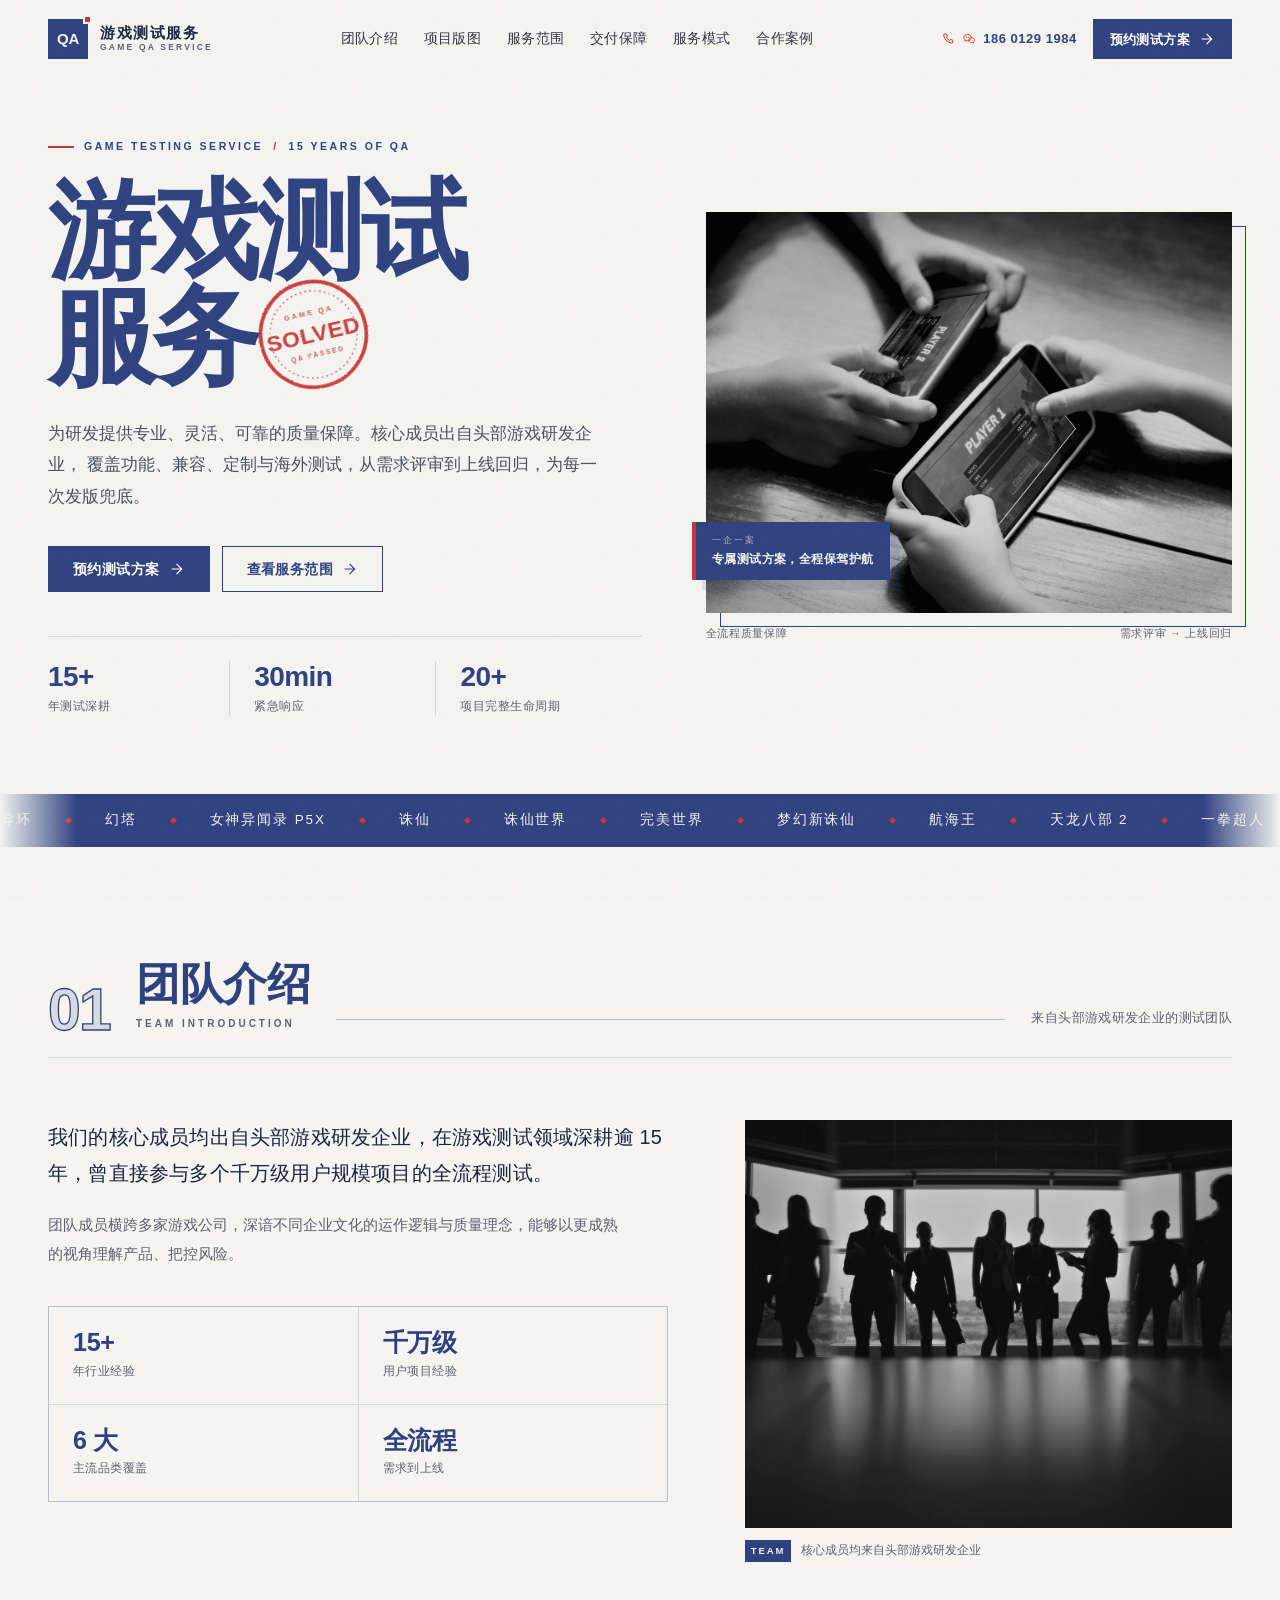
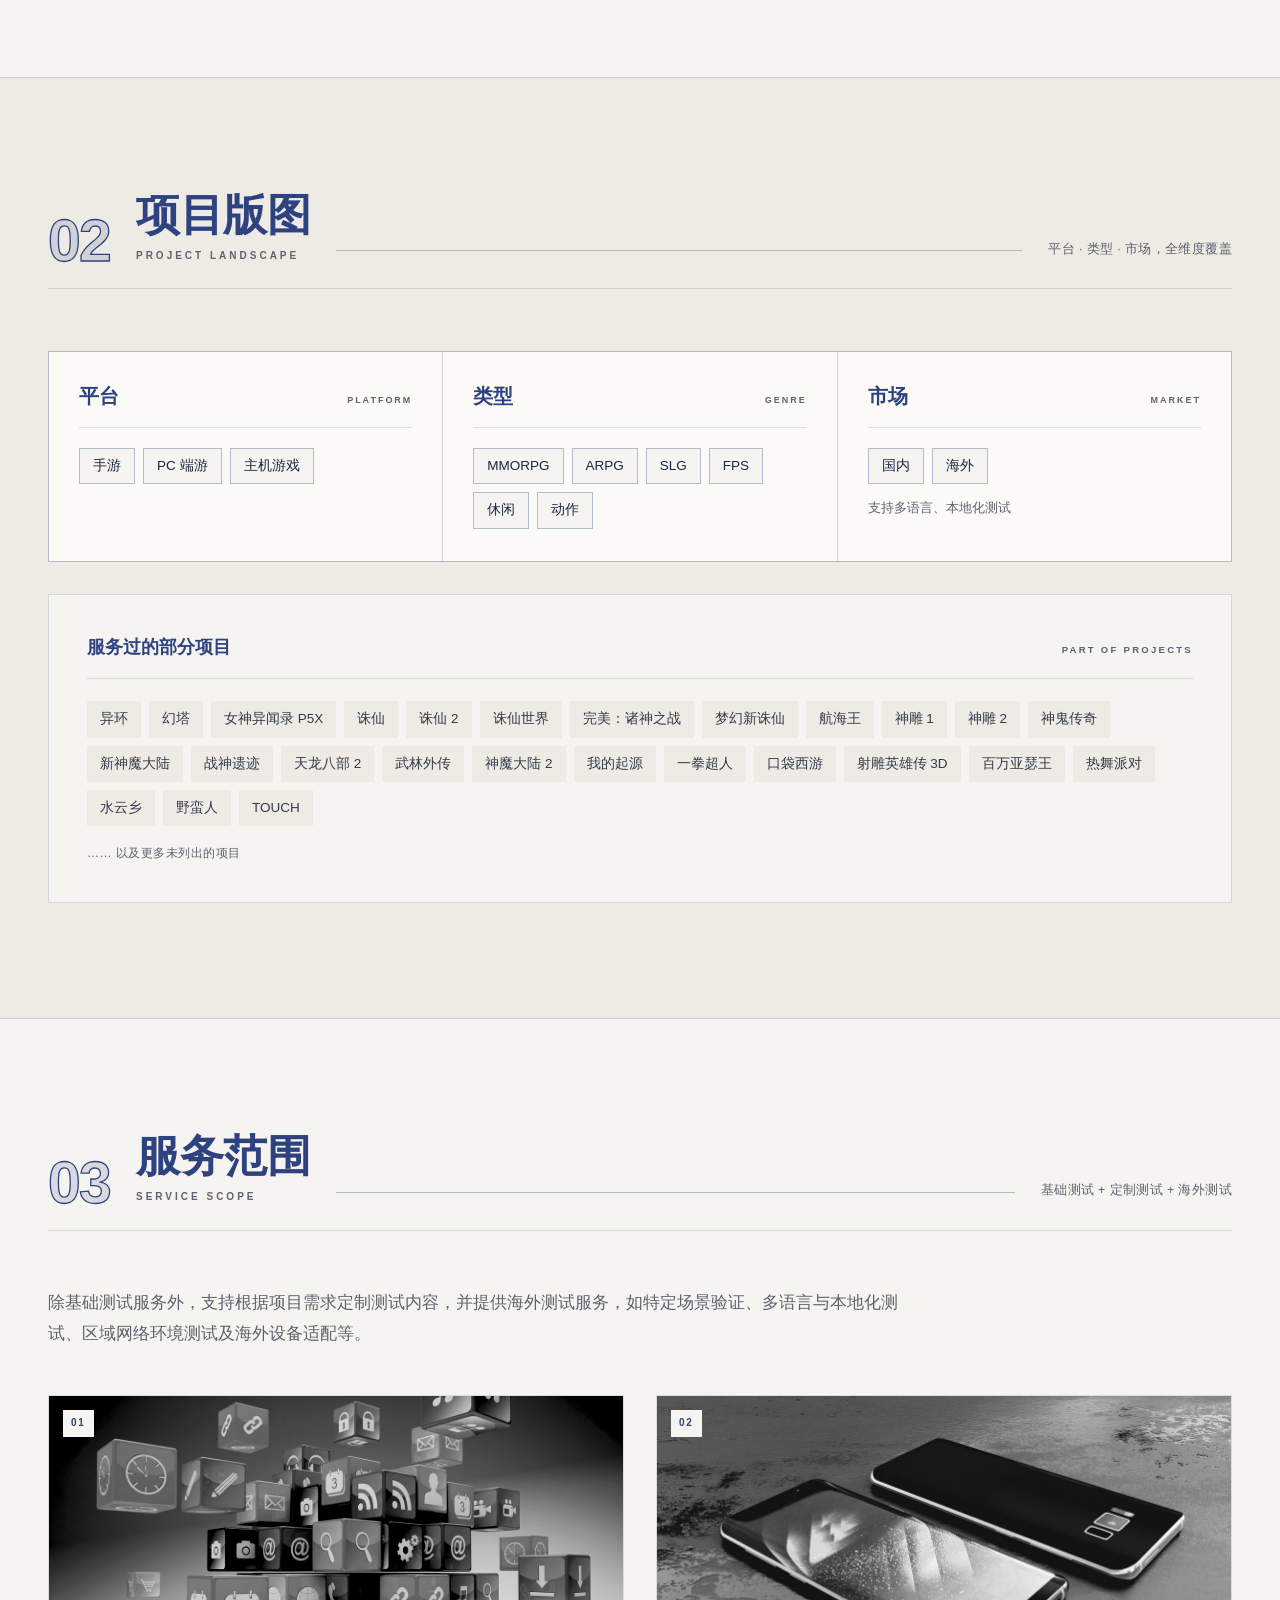
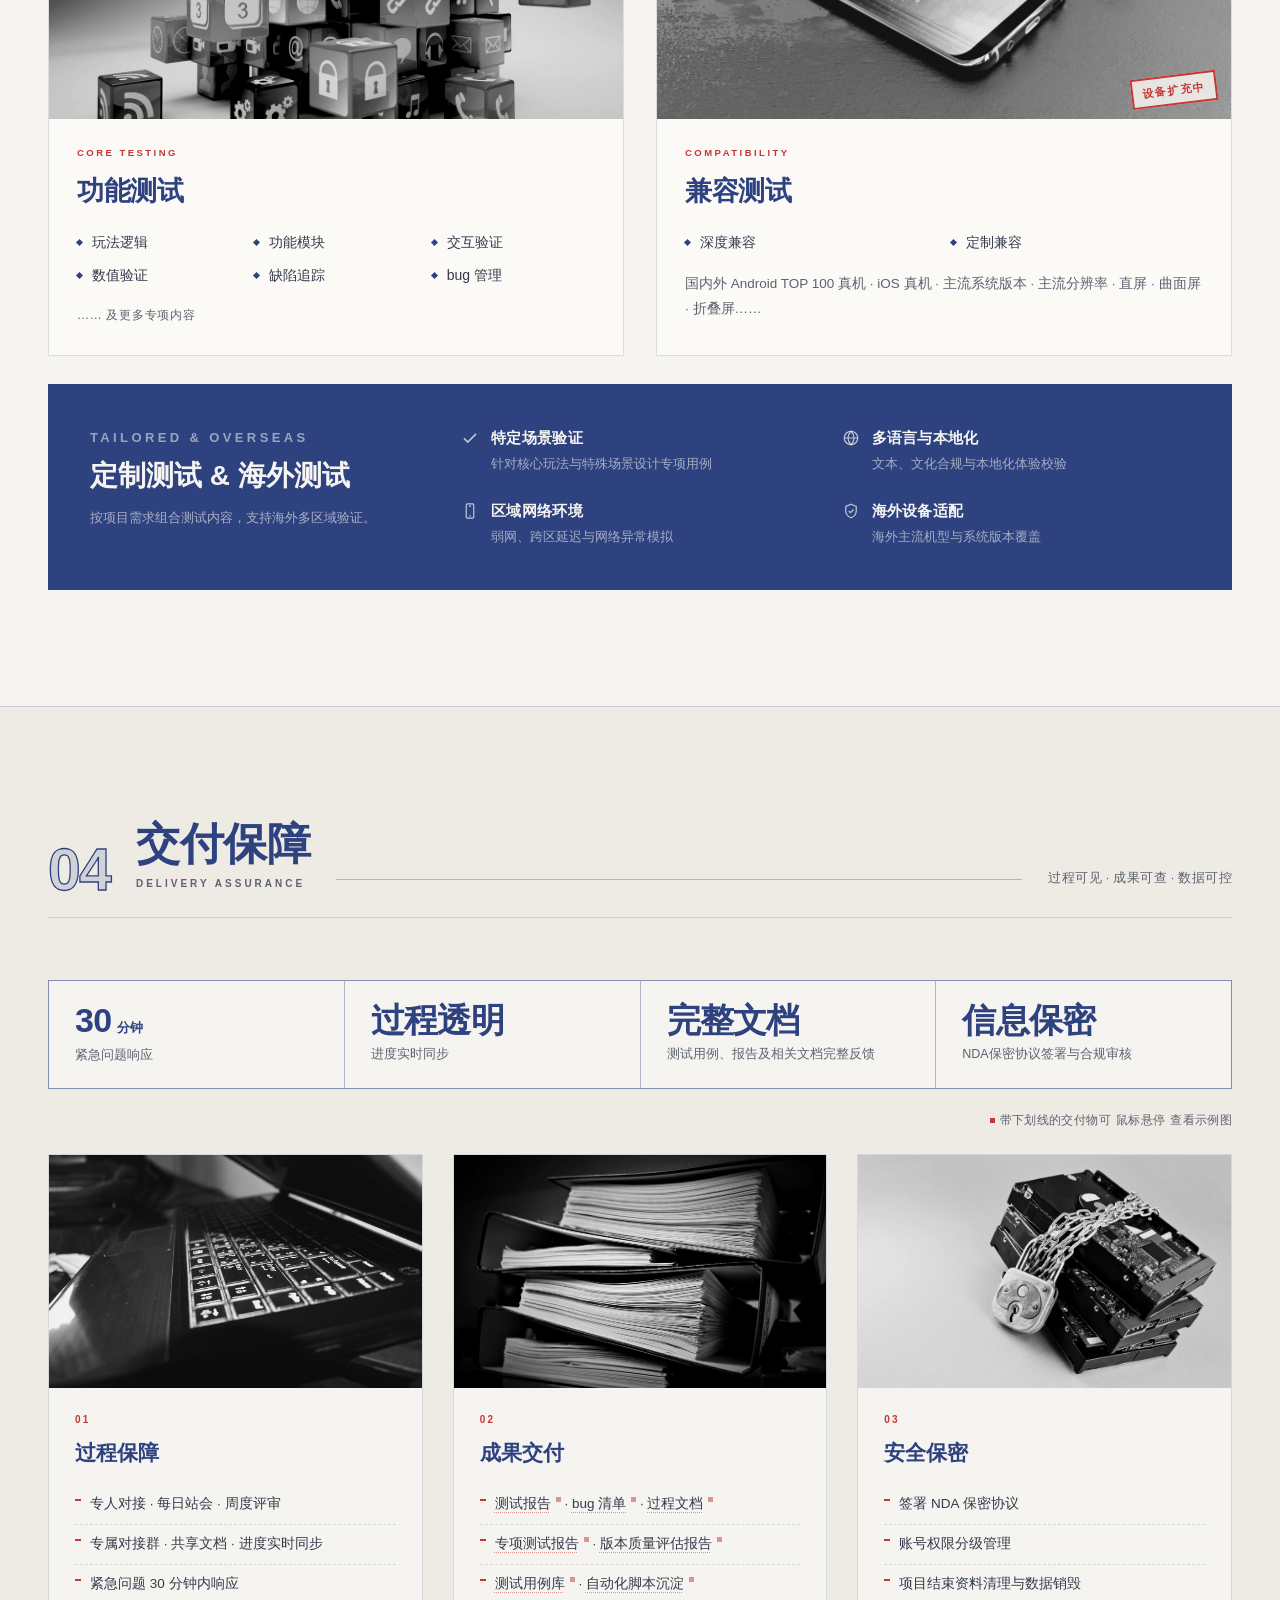
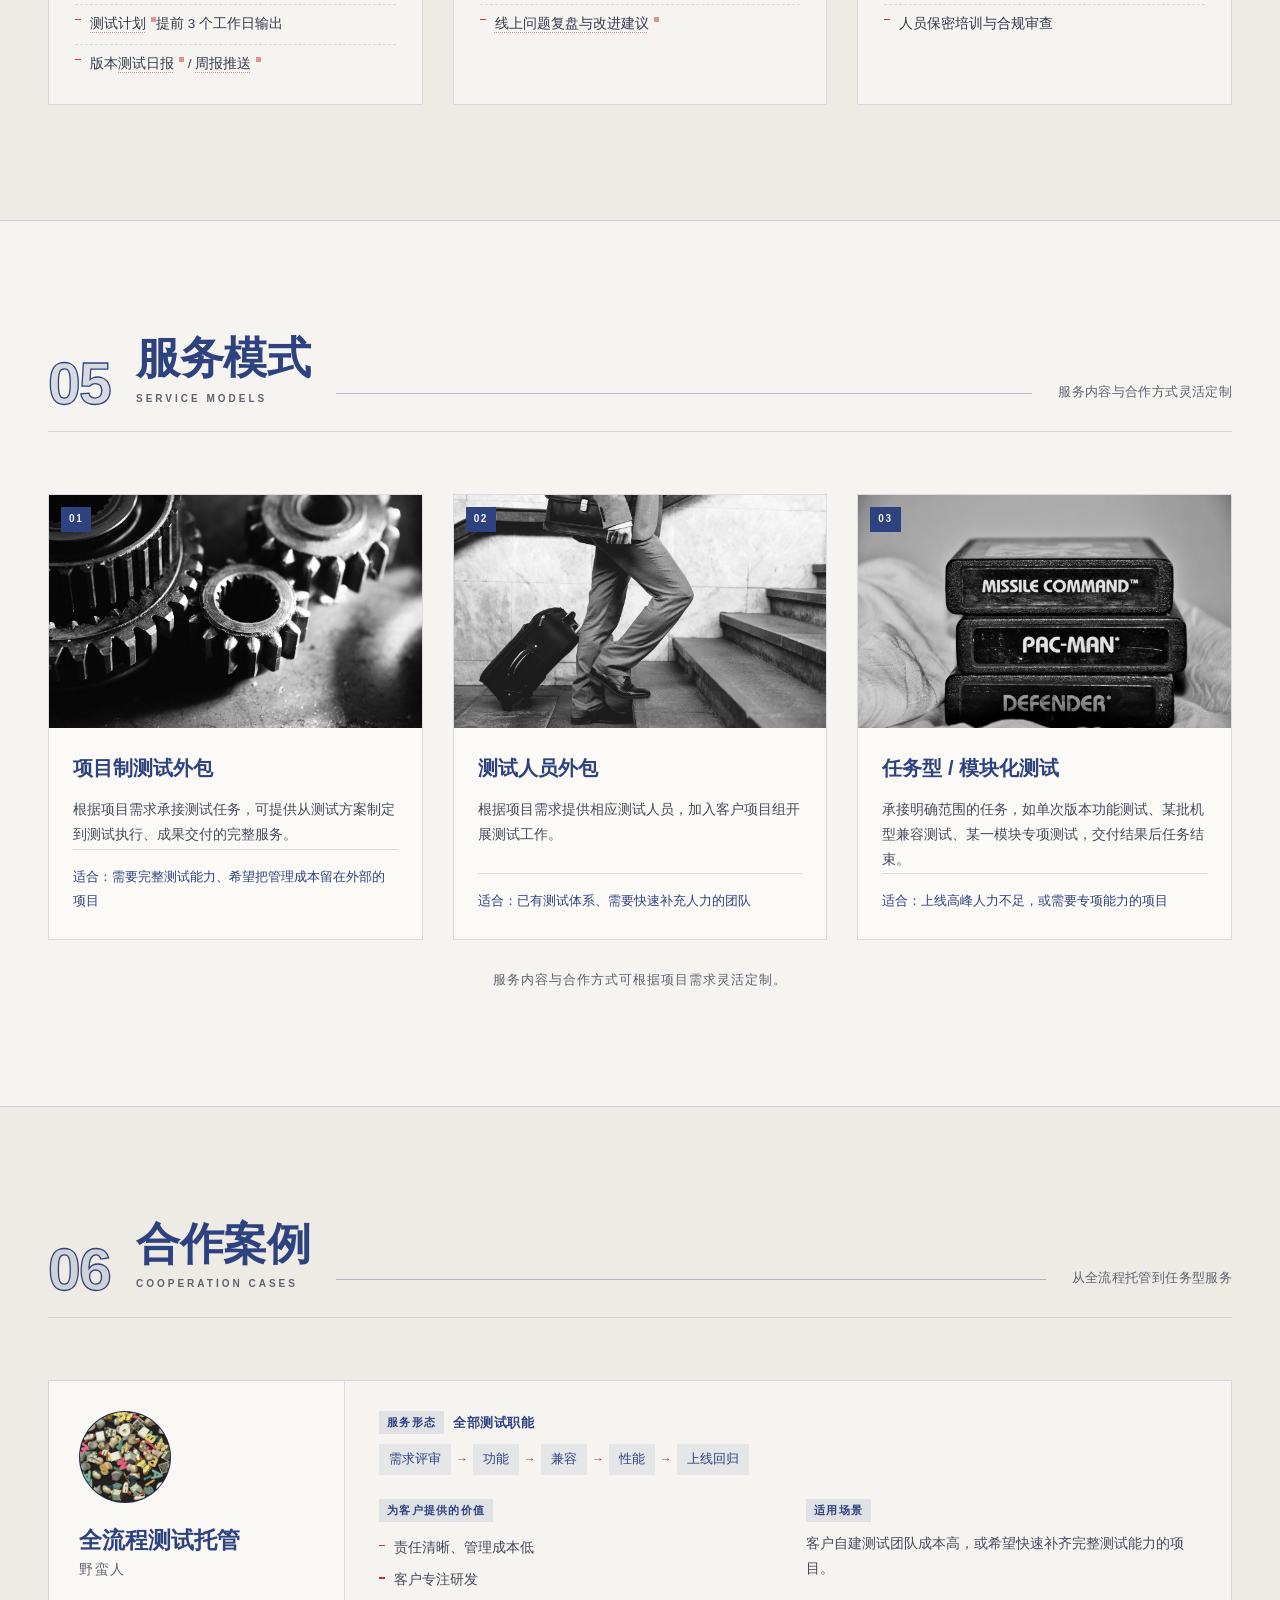
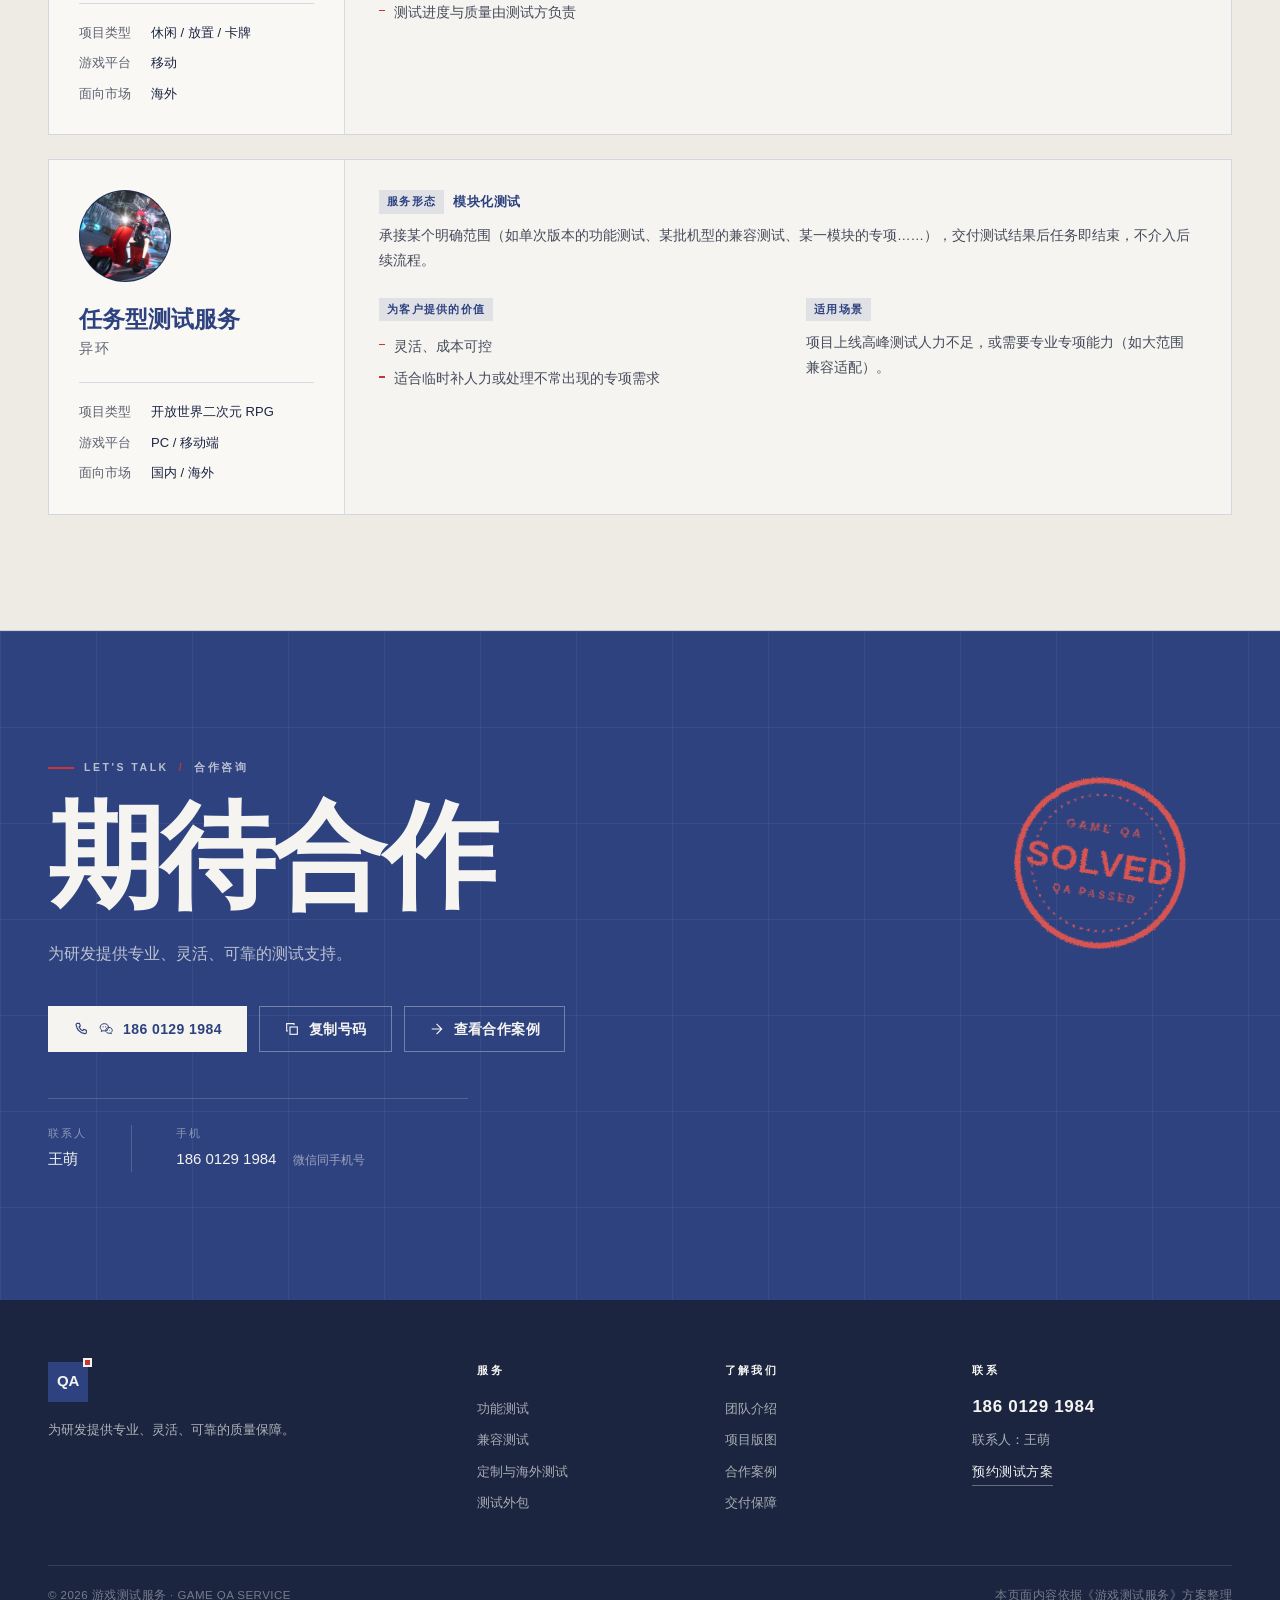
==== commit 64826734: "测试站下架方案 PDF，替换入口并上线交付物悬停预览" ====
--- a/index.html
+++ b/index.html
@@ -21,7 +21,7 @@
   <link rel="icon" href="assets/favicon.svg" type="image/svg+xml">
   <link rel="preload" as="image" href="assets/img/players.jpg">
   <script>document.documentElement.classList.add("js");</script>
-  <link rel="stylesheet" href="assets/css/style.css?v=20261104">
+  <link rel="stylesheet" href="assets/css/style.css?v=20261116">
   <script type="application/ld+json">
   {
     "@context": "https://schema.org",
@@ -76,6 +76,7 @@
   <symbol id="i-users" viewBox="0 0 24 24"><circle cx="9" cy="8" r="3.2" fill="none" stroke="currentColor" stroke-width="1.6"/><path d="M3 20c0-3.3 2.7-5.5 6-5.5s6 2.2 6 5.5M16 5.2a3.2 3.2 0 010 5.9M18 14.8c2.3.6 3.8 2.4 3.8 4.7" fill="none" stroke="currentColor" stroke-width="1.6"/></symbol>
   <symbol id="i-device" viewBox="0 0 24 24"><rect x="7" y="2.5" width="10" height="19" rx="1.6" fill="none" stroke="currentColor" stroke-width="1.6"/><path d="M10.5 5.5h3M11 18.5h2" fill="none" stroke="currentColor" stroke-width="1.4"/></symbol>
   <symbol id="i-menu" viewBox="0 0 24 24"><path d="M3 6h18M3 12h18M3 18h18" stroke="currentColor" stroke-width="1.8"/></symbol>
+  <symbol id="i-close" viewBox="0 0 24 24"><path d="M6 6l12 12M18 6L6 18" fill="none" stroke="currentColor" stroke-width="1.8" stroke-linecap="square"/></symbol>
 </svg>
 
 <header class="site-header" id="siteHeader">
@@ -99,7 +100,7 @@
       <div class="nav-foot">
         <a class="nav-tel" href="tel:+8618601291984">186 0129 1984</a>
         <p>联系人：王萌 · 紧急问题 30 分钟内响应</p>
-        <a class="btn btn-outline" href="assets/game-qa-service-deck.pdf" download>下载服务方案 PDF</a>
+        <a class="btn btn-outline" href="#contact">预约测试方案<svg class="ico" aria-hidden="true"><use href="#i-arrow"/></svg></a>
       </div>
     </nav>
 
@@ -134,9 +135,7 @@
         </p>
         <div class="hero-actions reveal" style="--d:200ms">
           <a class="btn" href="#contact">预约测试方案<svg class="ico" aria-hidden="true"><use href="#i-arrow"/></svg></a>
-          <a class="btn btn-outline" href="assets/game-qa-service-deck.pdf" download>
-            下载服务方案<svg class="ico" aria-hidden="true"><use href="#i-download"/></svg>
-          </a>
+          <a class="btn btn-outline" href="#service">查看服务范围<svg class="ico" aria-hidden="true"><use href="#i-arrow"/></svg></a>
         </div>
         <ul class="hero-stats reveal" style="--d:260ms">
           <li><strong data-count="15" data-suffix="+">15+</strong><span>年测试深耕</span></li>
@@ -375,6 +374,9 @@
         </li>
       </ul>
 
+      <p class="deliver-hint reveal">带下划线的交付物可<span class="hint-hover">鼠标悬停</span><span class="hint-touch">轻触</span>查看示例图</p>
+
+      <!-- 交付物预览：鼠标悬停 / 键盘聚焦 / 手机轻触可看示例图；替换 assets/img/tips/ 下同名图片即可 -->
       <div class="deliver-grid">
         <article class="deliver-card reveal">
           <figure><img src="assets/img/puzzle.jpg" width="1200" height="798" alt="拼图过程保障示意" loading="lazy"></figure>
@@ -385,8 +387,8 @@
               <li>专人对接 · 每日站会 · 周度评审</li>
               <li>专属对接群 · 共享文档 · 进度实时同步</li>
               <li>紧急问题 30 分钟内响应</li>
-              <li>测试计划提前 3 个工作日输出</li>
-              <li>版本测试日报 / 周报推送</li>
+              <li><button class="doc-tip" type="button" data-tip="assets/img/tips/test-plan.jpg" data-tip-title="测试计划示例" aria-haspopup="dialog" aria-expanded="false">测试计划</button>提前 3 个工作日输出</li>
+              <li>版本<button class="doc-tip" type="button" data-tip="assets/img/tips/daily-report.jpg" data-tip-title="测试日报示例" aria-haspopup="dialog" aria-expanded="false">测试日报</button> / <button class="doc-tip" type="button" data-tip="assets/img/tips/weekly-report.jpg" data-tip-title="周报示例" aria-haspopup="dialog" aria-expanded="false">周报推送</button></li>
             </ul>
           </div>
         </article>
@@ -397,10 +399,10 @@
             <span class="deliver-no">02</span>
             <h3>成果交付</h3>
             <ul>
-              <li>测试报告 · bug 清单 · 过程文档</li>
-              <li>专项测试报告 · 版本质量评估报告</li>
-              <li>测试用例库 · 自动化脚本沉淀</li>
-              <li>线上问题复盘与改进建议</li>
+              <li><button class="doc-tip" type="button" data-tip="assets/img/tips/test-report.jpg" data-tip-title="测试报告示例" aria-haspopup="dialog" aria-expanded="false">测试报告</button> · <button class="doc-tip" type="button" data-tip="assets/img/tips/bug-list.jpg" data-tip-title="Bug 清单示例" aria-haspopup="dialog" aria-expanded="false">bug 清单</button> · <button class="doc-tip" type="button" data-tip="assets/img/tips/process-docs.jpg" data-tip-title="过程文档示例" aria-haspopup="dialog" aria-expanded="false">过程文档</button></li>
+              <li><button class="doc-tip" type="button" data-tip="assets/img/tips/special-report.jpg" data-tip-title="专项测试报告示例" aria-haspopup="dialog" aria-expanded="false">专项测试报告</button> · <button class="doc-tip" type="button" data-tip="assets/img/tips/quality-report.jpg" data-tip-title="版本质量评估报告示例" aria-haspopup="dialog" aria-expanded="false">版本质量评估报告</button></li>
+              <li><button class="doc-tip" type="button" data-tip="assets/img/tips/test-cases.jpg" data-tip-title="测试用例库示例" aria-haspopup="dialog" aria-expanded="false">测试用例库</button> · <button class="doc-tip" type="button" data-tip="assets/img/tips/automation.jpg" data-tip-title="自动化脚本沉淀示例" aria-haspopup="dialog" aria-expanded="false">自动化脚本沉淀</button></li>
+              <li><button class="doc-tip" type="button" data-tip="assets/img/tips/retro.jpg" data-tip-title="线上问题复盘与改进建议示例" aria-haspopup="dialog" aria-expanded="false">线上问题复盘与改进建议</button></li>
             </ul>
           </div>
         </article>
@@ -567,9 +569,9 @@
           <svg class="ico" aria-hidden="true"><use href="#i-copy"/></svg>
           复制号码
         </button>
-        <a class="btn btn-ghost-light" href="assets/game-qa-service-deck.pdf" download>
-          <svg class="ico" aria-hidden="true"><use href="#i-download"/></svg>
-          下载方案
+        <a class="btn btn-ghost-light" href="#cases">
+          <svg class="ico" aria-hidden="true"><use href="#i-arrow"/></svg>
+          查看合作案例
         </a>
       </div>
 
@@ -608,7 +610,7 @@
       <h3>联系</h3>
       <a href="tel:+8618601291984">186 0129 1984</a>
       <p>联系人：王萌</p>
-      <a class="footer-pdf" href="assets/game-qa-service-deck.pdf" download>下载服务方案 PDF</a>
+      <a class="footer-cta" href="#contact">预约测试方案</a>
     </div>
   </div>
   <div class="shell footer-bottom">
@@ -617,14 +619,29 @@
   </div>
 </footer>
 
+<!-- 交付物图片预览 -->
+<div class="tip-scrim" id="tipScrim" aria-hidden="true"></div>
+<div class="tip-pop" id="tipPop" role="dialog" aria-modal="false" aria-label="交付物图片预览" aria-hidden="true">
+  <button class="tip-close" id="tipClose" type="button" aria-label="关闭图片预览">
+    <svg class="ico" aria-hidden="true"><use href="#i-close"/></svg>
+  </button>
+  <div class="tip-media">
+    <img id="tipImg" alt="" width="900" height="560">
+  </div>
+  <div class="tip-cap">
+    <span id="tipTitle">交付物预览</span>
+    <em>PREVIEW</em>
+  </div>
+</div>
+
 <div class="mobile-cta">
   <a class="btn" href="tel:+8618601291984"><svg class="ico" aria-hidden="true"><use href="#i-phone"/></svg>电话咨询</a>
-  <a class="btn btn-outline" href="assets/game-qa-service-deck.pdf" download>下载方案</a>
+  <a class="btn btn-outline" href="#contact">预约方案</a>
 </div>
 
 <div class="nav-scrim" id="navScrim" aria-hidden="true"></div>
 <div class="toast" id="toast" role="status" aria-live="polite"></div>
 
-<script src="assets/js/main.js?v=20261104"></script>
+<script src="assets/js/main.js?v=20261114-tip"></script>
 </body>
 </html>
--- a/assets/css/style.css
+++ b/assets/css/style.css
@@ -967,6 +967,233 @@
   background: var(--red);
 }
 
+/* ---------- Deliverable image preview ---------- */
+.deliver-hint {
+  display: flex;
+  flex-wrap: wrap;
+  align-items: center;
+  justify-content: flex-end;
+  gap: 5px;
+  margin: -8px 0 24px;
+  font-size: 11.5px;
+  letter-spacing: .03em;
+  color: var(--muted);
+}
+.deliver-hint::before {
+  content: "";
+  width: 5px;
+  height: 5px;
+  background: var(--red);
+}
+.hint-touch { display: none; }
+
+@media (hover: none) {
+  .hint-hover { display: none; }
+  .hint-touch { display: inline; }
+}
+
+.doc-tip {
+  display: inline;
+  margin: 0;
+  padding: 0;
+  border: 0;
+  background: none;
+  color: inherit;
+  font: inherit;
+  letter-spacing: inherit;
+  line-height: inherit;
+  text-align: inherit;
+  white-space: normal;
+  vertical-align: baseline;
+  cursor: help;
+  touch-action: manipulation;
+  -webkit-appearance: none;
+  appearance: none;
+  text-decoration: underline;
+  text-decoration-style: dotted;
+  text-decoration-color: rgba(198, 54, 53, .5);
+  text-decoration-thickness: 1px;
+  text-underline-offset: 4px;
+  -webkit-tap-highlight-color: transparent;
+  transition: color .2s, background-color .2s, text-decoration-color .2s;
+}
+.doc-tip::after {
+  content: "";
+  display: inline-block;
+  width: 5px;
+  height: 5px;
+  margin-left: 5px;
+  background: var(--red);
+  opacity: .5;
+  vertical-align: super;
+  transition: opacity .2s, transform .2s var(--ease);
+}
+.doc-tip:hover,
+.doc-tip:focus-visible,
+.doc-tip.is-active {
+  color: var(--navy);
+  background: rgba(198, 54, 53, .07);
+  text-decoration-color: var(--red);
+}
+.doc-tip:hover::after,
+.doc-tip:focus-visible::after,
+.doc-tip.is-active::after {
+  opacity: 1;
+  transform: scale(1.25);
+}
+
+.tip-scrim {
+  position: fixed;
+  inset: 0;
+  z-index: 250;
+  background: rgba(20, 22, 28, .46);
+  opacity: 0;
+  visibility: hidden;
+  pointer-events: none;
+  transition: opacity .25s var(--ease), visibility 0s linear .25s;
+}
+.tip-scrim.is-open {
+  opacity: 1;
+  visibility: visible;
+  pointer-events: auto;
+  transition: opacity .25s var(--ease), visibility 0s;
+}
+
+.tip-pop {
+  position: fixed;
+  left: 0;
+  top: 0;
+  z-index: 260;
+  width: min(380px, calc(100vw - 32px));
+  padding: 10px 10px 8px;
+  background: var(--paper);
+  border: 1px solid var(--navy);
+  box-shadow: 0 28px 70px -30px rgba(27, 37, 64, .55);
+  opacity: 0;
+  visibility: hidden;
+  pointer-events: none;
+  transform: translateY(8px) scale(.985);
+  transform-origin: 50% 100%;
+  transition: opacity .22s var(--ease), transform .22s var(--ease), visibility 0s linear .22s;
+}
+.tip-pop.is-visible {
+  opacity: 1;
+  visibility: visible;
+  transform: none;
+  transition: opacity .22s var(--ease), transform .22s var(--ease), visibility 0s;
+}
+.tip-pop.is-pinned { pointer-events: auto; }
+.tip-pop.is-modal { transform-origin: 50% 50%; }
+
+.tip-pop::after {
+  content: "";
+  position: absolute;
+  width: 0;
+  height: 0;
+  border: 7px solid transparent;
+  pointer-events: none;
+}
+.tip-pop.is-above::after {
+  bottom: -14px;
+  left: var(--ax, 50%);
+  margin-left: -7px;
+  border-top-color: var(--navy);
+}
+.tip-pop.is-below::after {
+  top: -14px;
+  left: var(--ax, 50%);
+  margin-left: -7px;
+  border-bottom-color: var(--navy);
+}
+.tip-pop.is-modal::after { display: none; }
+
+.tip-media {
+  position: relative;
+  aspect-ratio: 900 / 560;
+  overflow: hidden;
+  background: var(--paper-2);
+  border: 1px solid var(--line);
+}
+.tip-media::before {
+  content: "示例图";
+  position: absolute;
+  inset: 0;
+  display: grid;
+  place-items: center;
+  font-size: 11px;
+  letter-spacing: .18em;
+  color: var(--muted);
+  background: var(--paper-2);
+  transition: opacity .2s;
+}
+.tip-pop.is-loaded .tip-media::before { opacity: 0; }
+.tip-media img {
+  width: 100%;
+  height: 100%;
+  object-fit: cover;
+  opacity: 0;
+  transition: opacity .25s var(--ease);
+}
+.tip-pop.is-loaded .tip-media img { opacity: 1; }
+
+.tip-cap {
+  display: flex;
+  align-items: baseline;
+  justify-content: space-between;
+  gap: 12px;
+  padding: 10px 2px 2px;
+}
+.tip-cap span {
+  font-size: 12.5px;
+  font-weight: 700;
+  letter-spacing: .01em;
+  color: var(--navy);
+}
+.tip-cap em {
+  flex: none;
+  font: 800 8.5px/1 var(--font-en);
+  font-style: normal;
+  letter-spacing: .2em;
+  color: var(--muted);
+}
+
+.tip-close {
+  position: absolute;
+  top: 14px;
+  right: 14px;
+  z-index: 2;
+  display: none;
+  place-items: center;
+  width: 30px;
+  height: 30px;
+  padding: 0;
+  background: rgba(245, 244, 240, .94);
+  border: 1px solid var(--line-strong);
+  color: var(--navy);
+  transition: background .2s, border-color .2s, color .2s;
+}
+.tip-close .ico { width: 14px; height: 14px; }
+.tip-close:hover {
+  background: var(--red);
+  border-color: var(--red);
+  color: #fff;
+}
+.tip-pop.is-pinned .tip-close { display: grid; }
+
+@media (hover: none) {
+  .tip-pop .tip-close { display: grid; }
+}
+
+@media (max-width: 768px) {
+  .tip-pop {
+    width: calc(100vw - 32px);
+    max-width: 420px;
+    padding: 8px 8px 6px;
+  }
+  .tip-pop.is-modal .tip-close { top: 12px; right: 12px; }
+  body.tip-open { overflow: hidden; }
+}
+
 /* ---------- Models ---------- */
 .mode-grid {
   display: grid;
@@ -1268,7 +1495,7 @@
 .footer-nav a:hover { color: var(--paper); transform: translateX(3px); }
 .footer-contact a { font-size: 17px; font-weight: 600; color: var(--paper); letter-spacing: .04em; }
 .footer-contact p { margin: 8px 0 0; font-size: 13px; }
-.footer-pdf {
+.footer-cta {
   display: inline-block;
   margin-top: 12px;
   font-size: 12.5px !important;
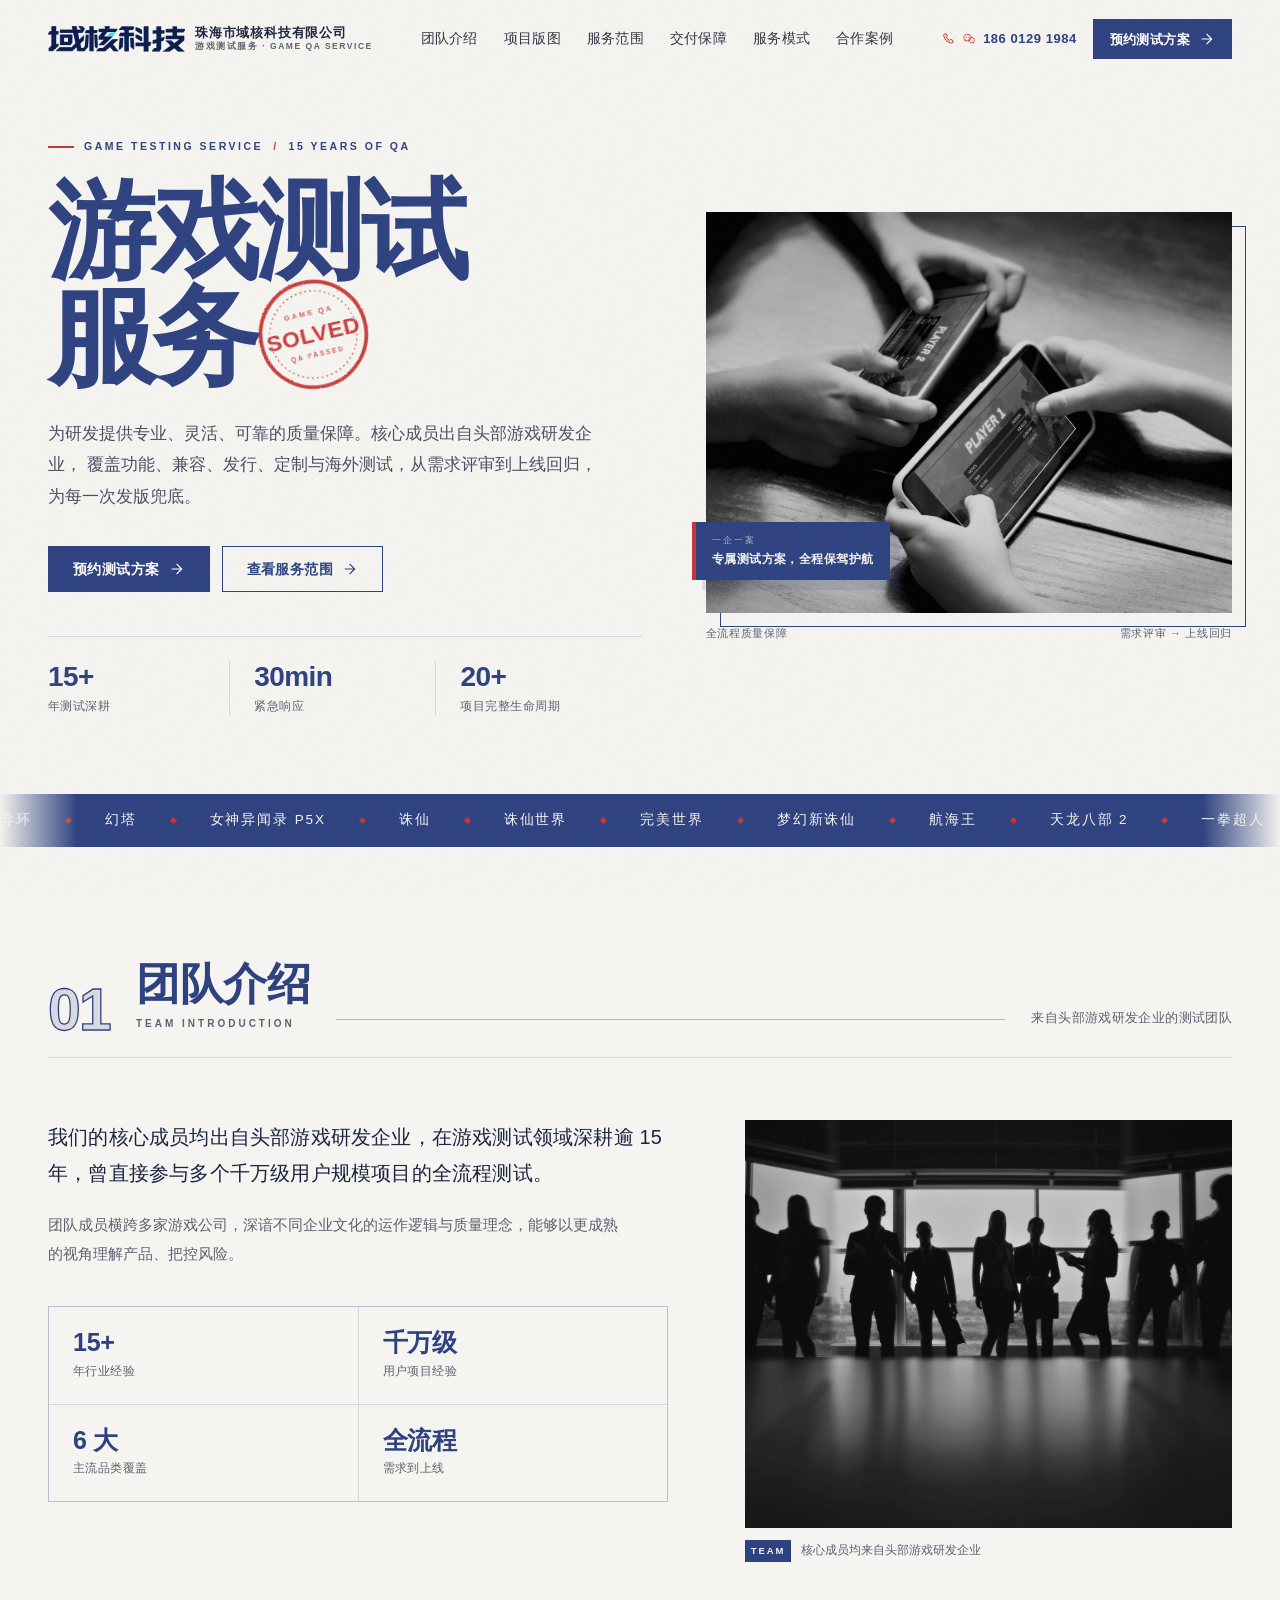
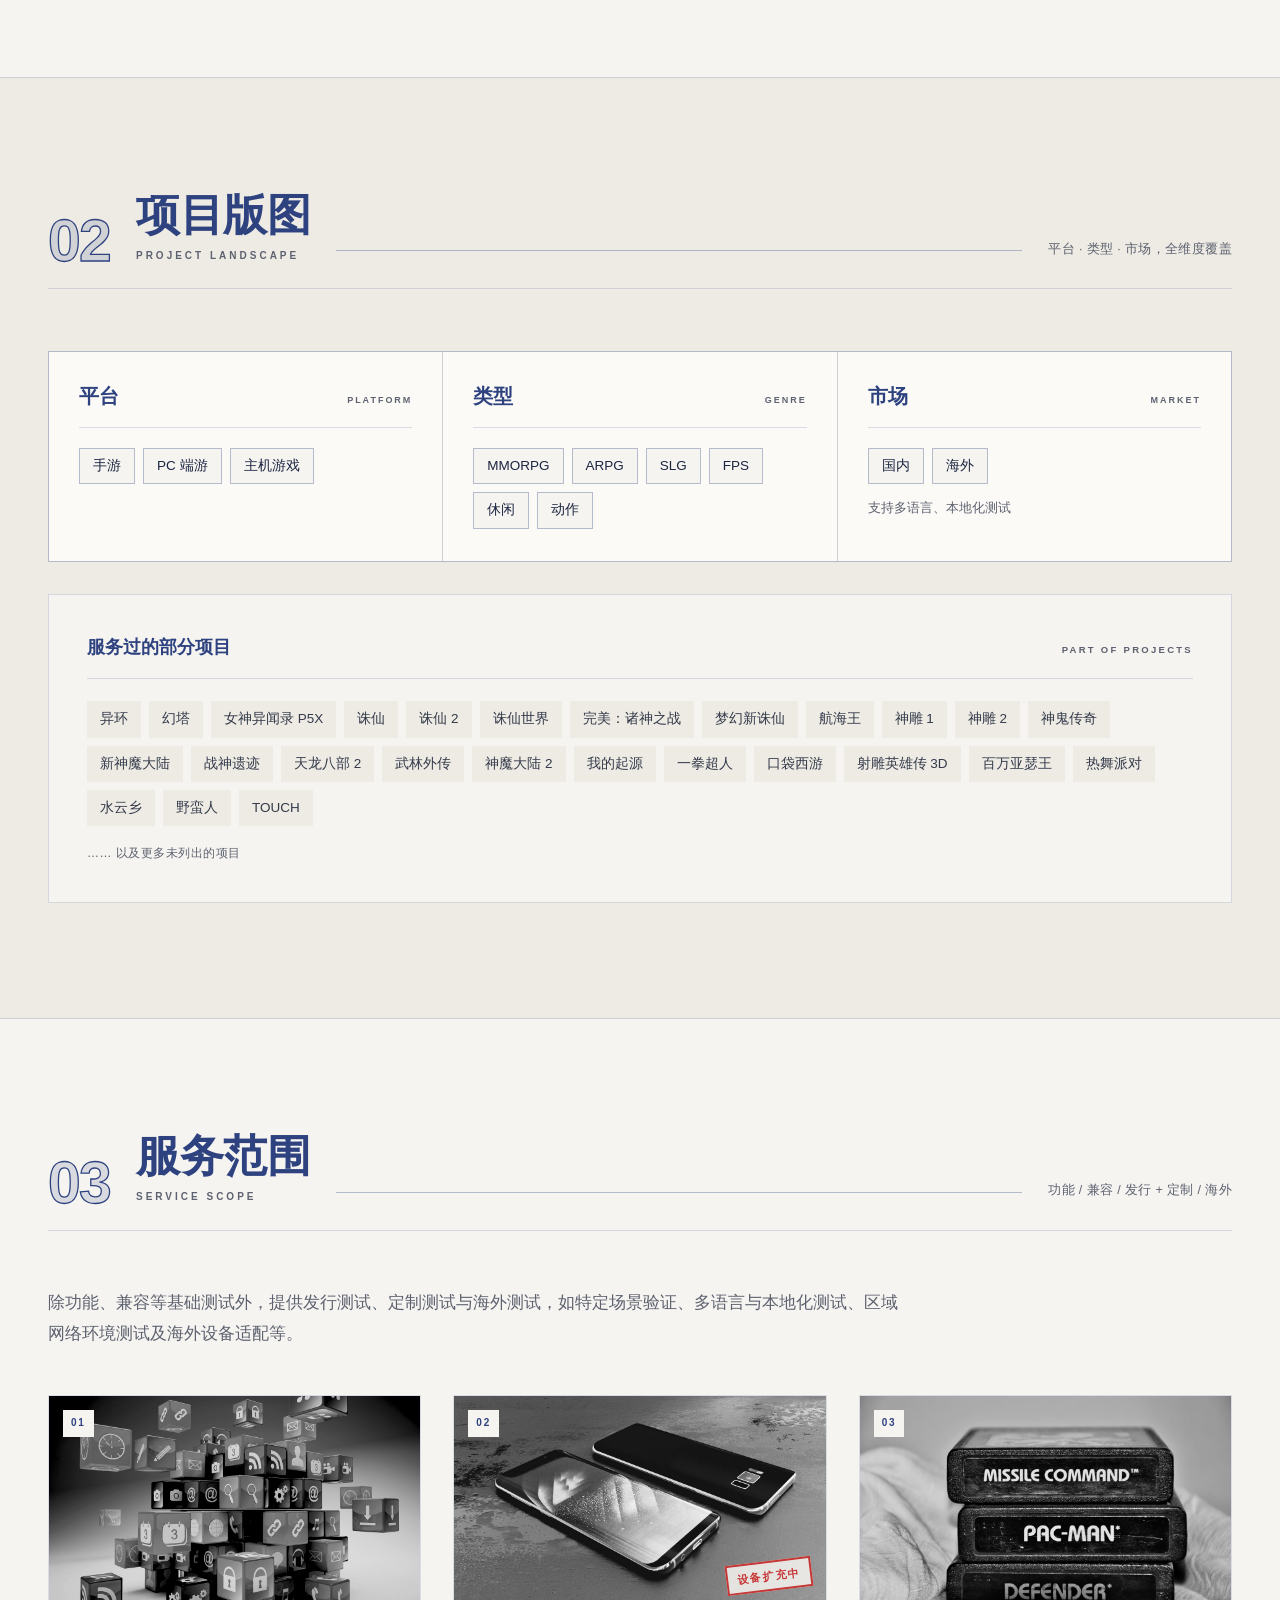
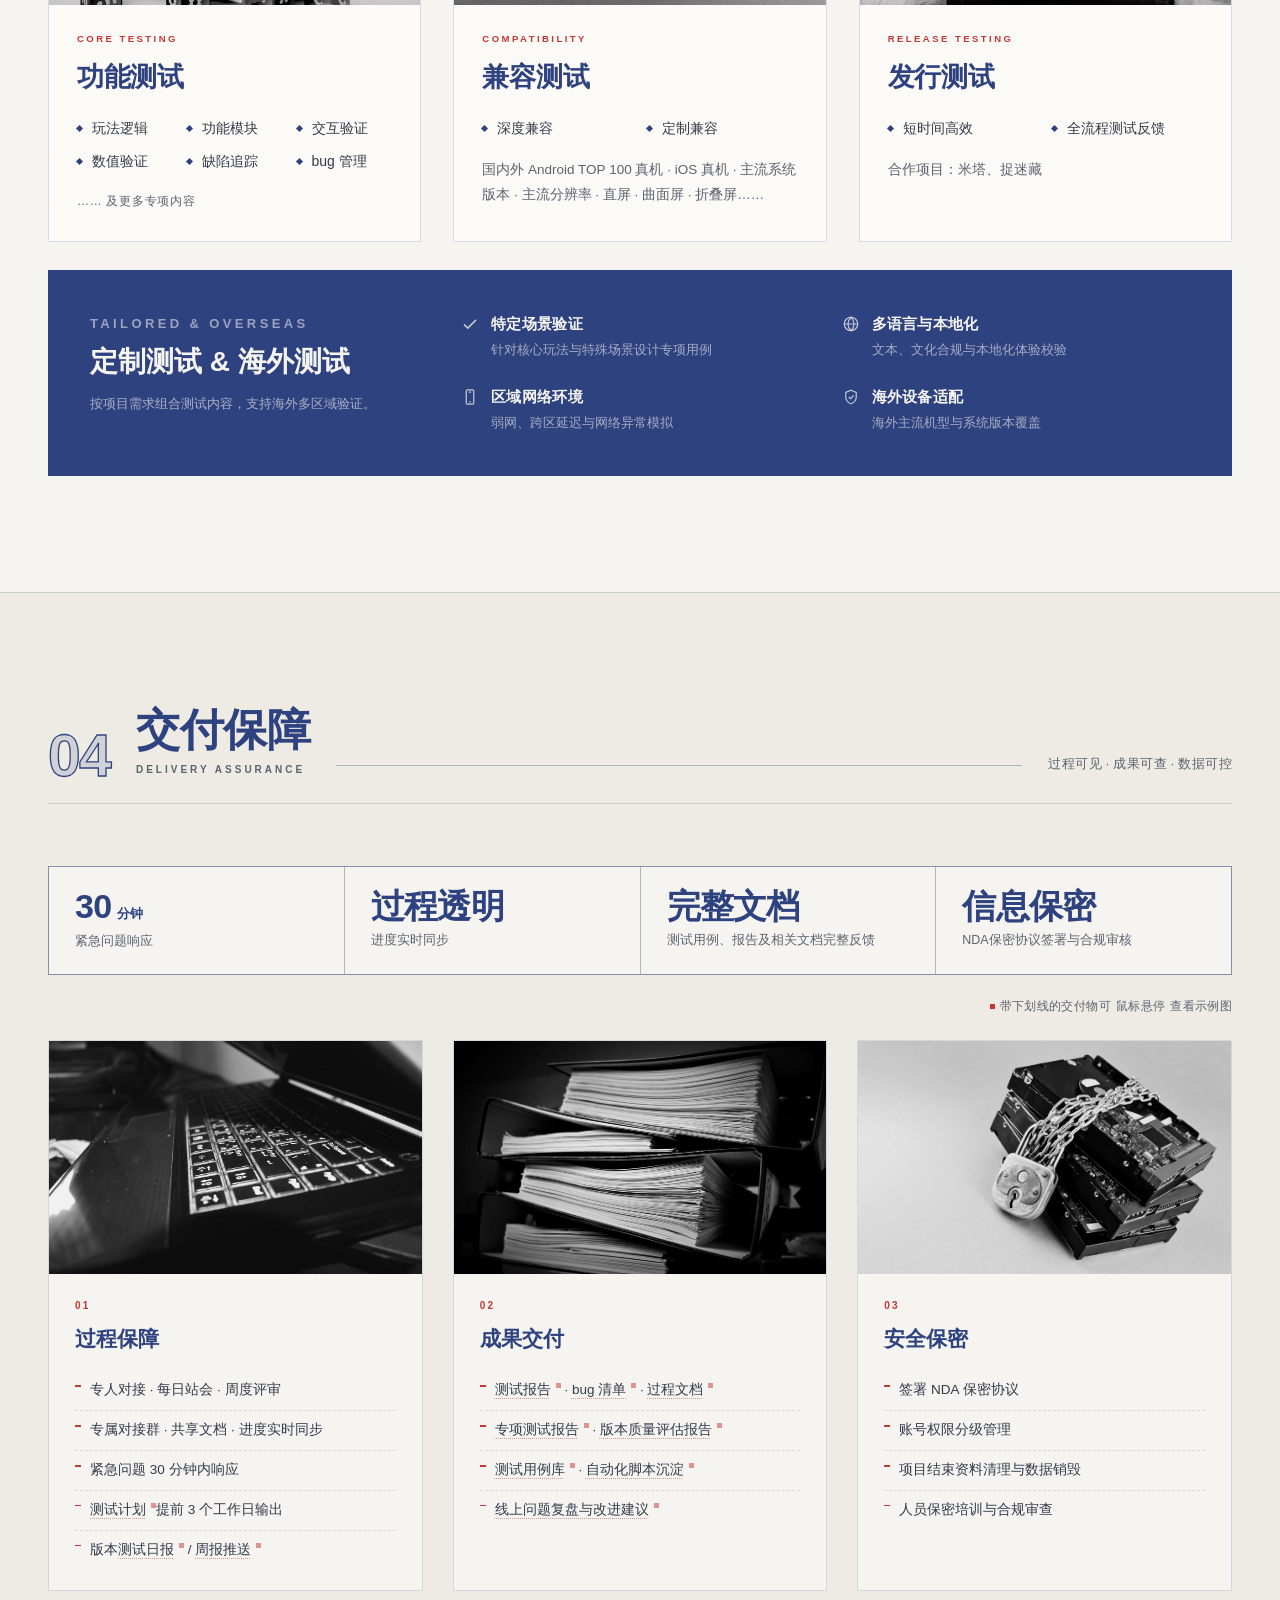
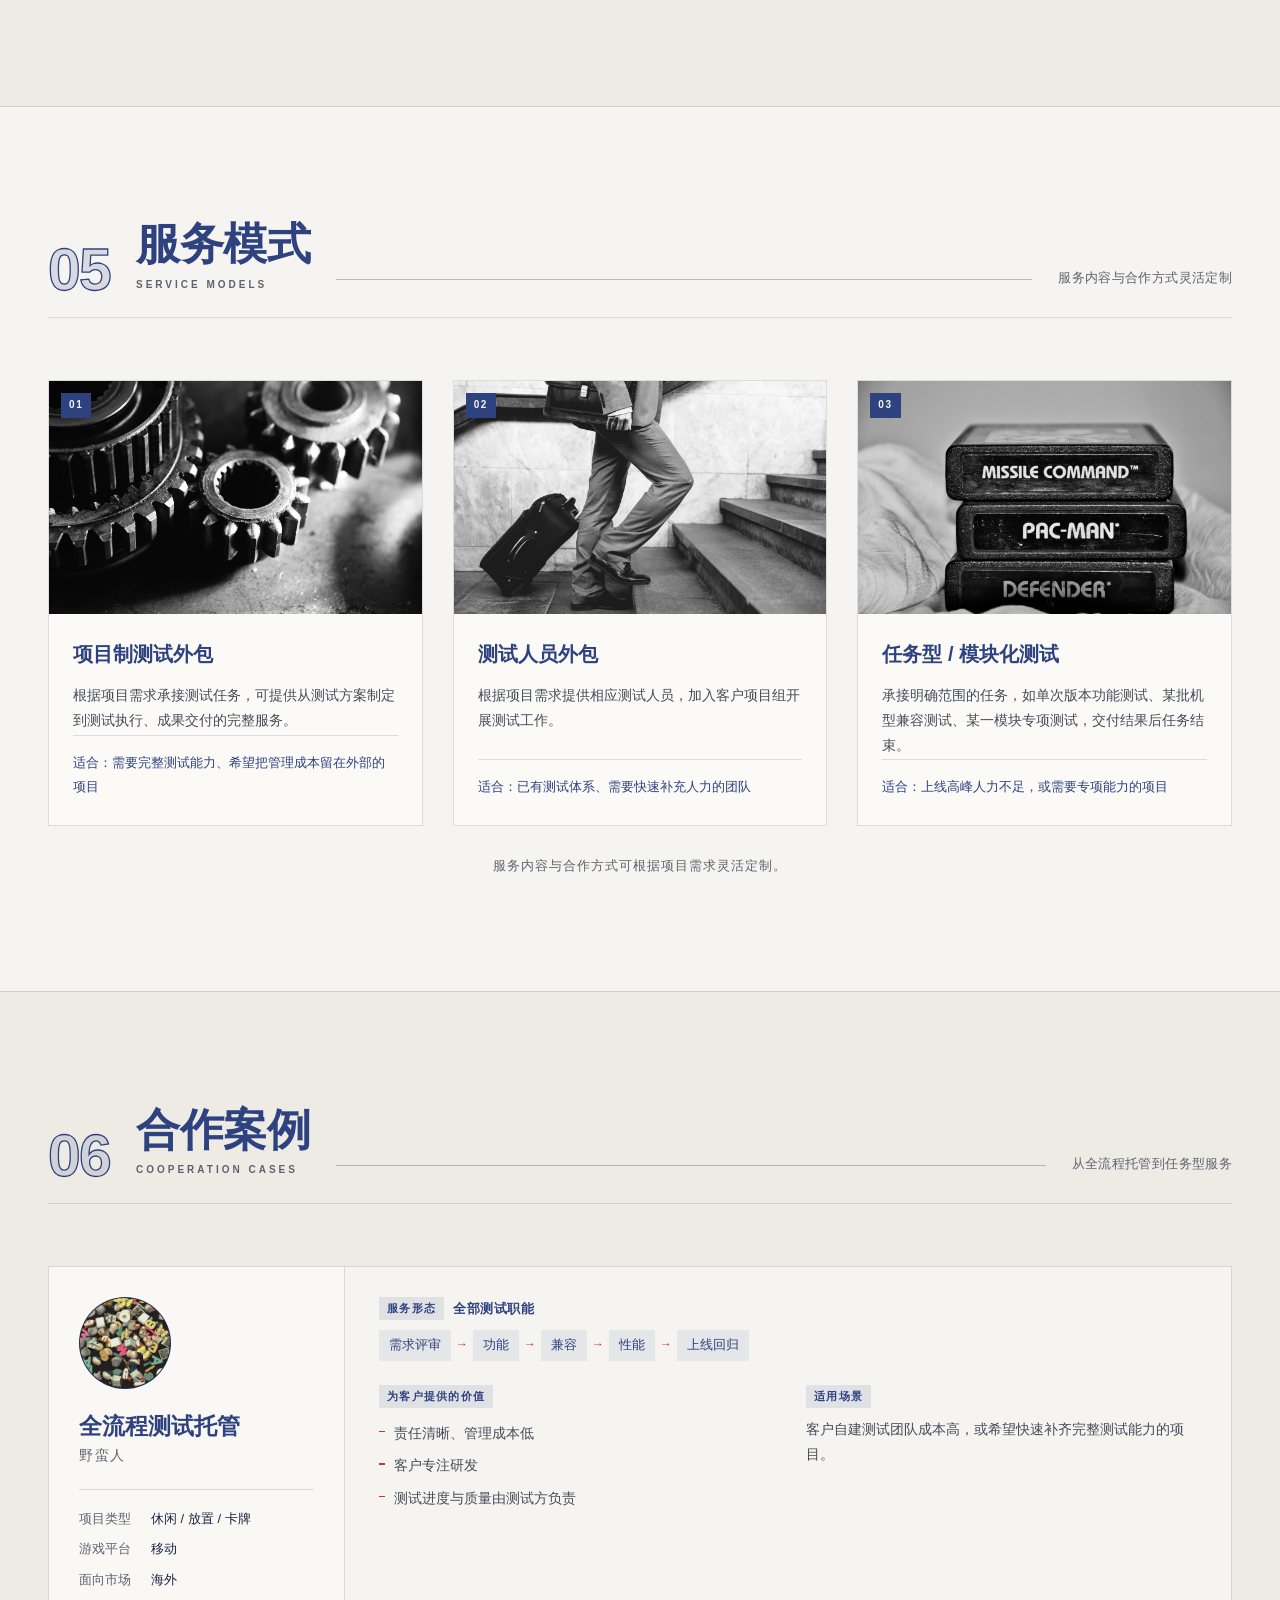
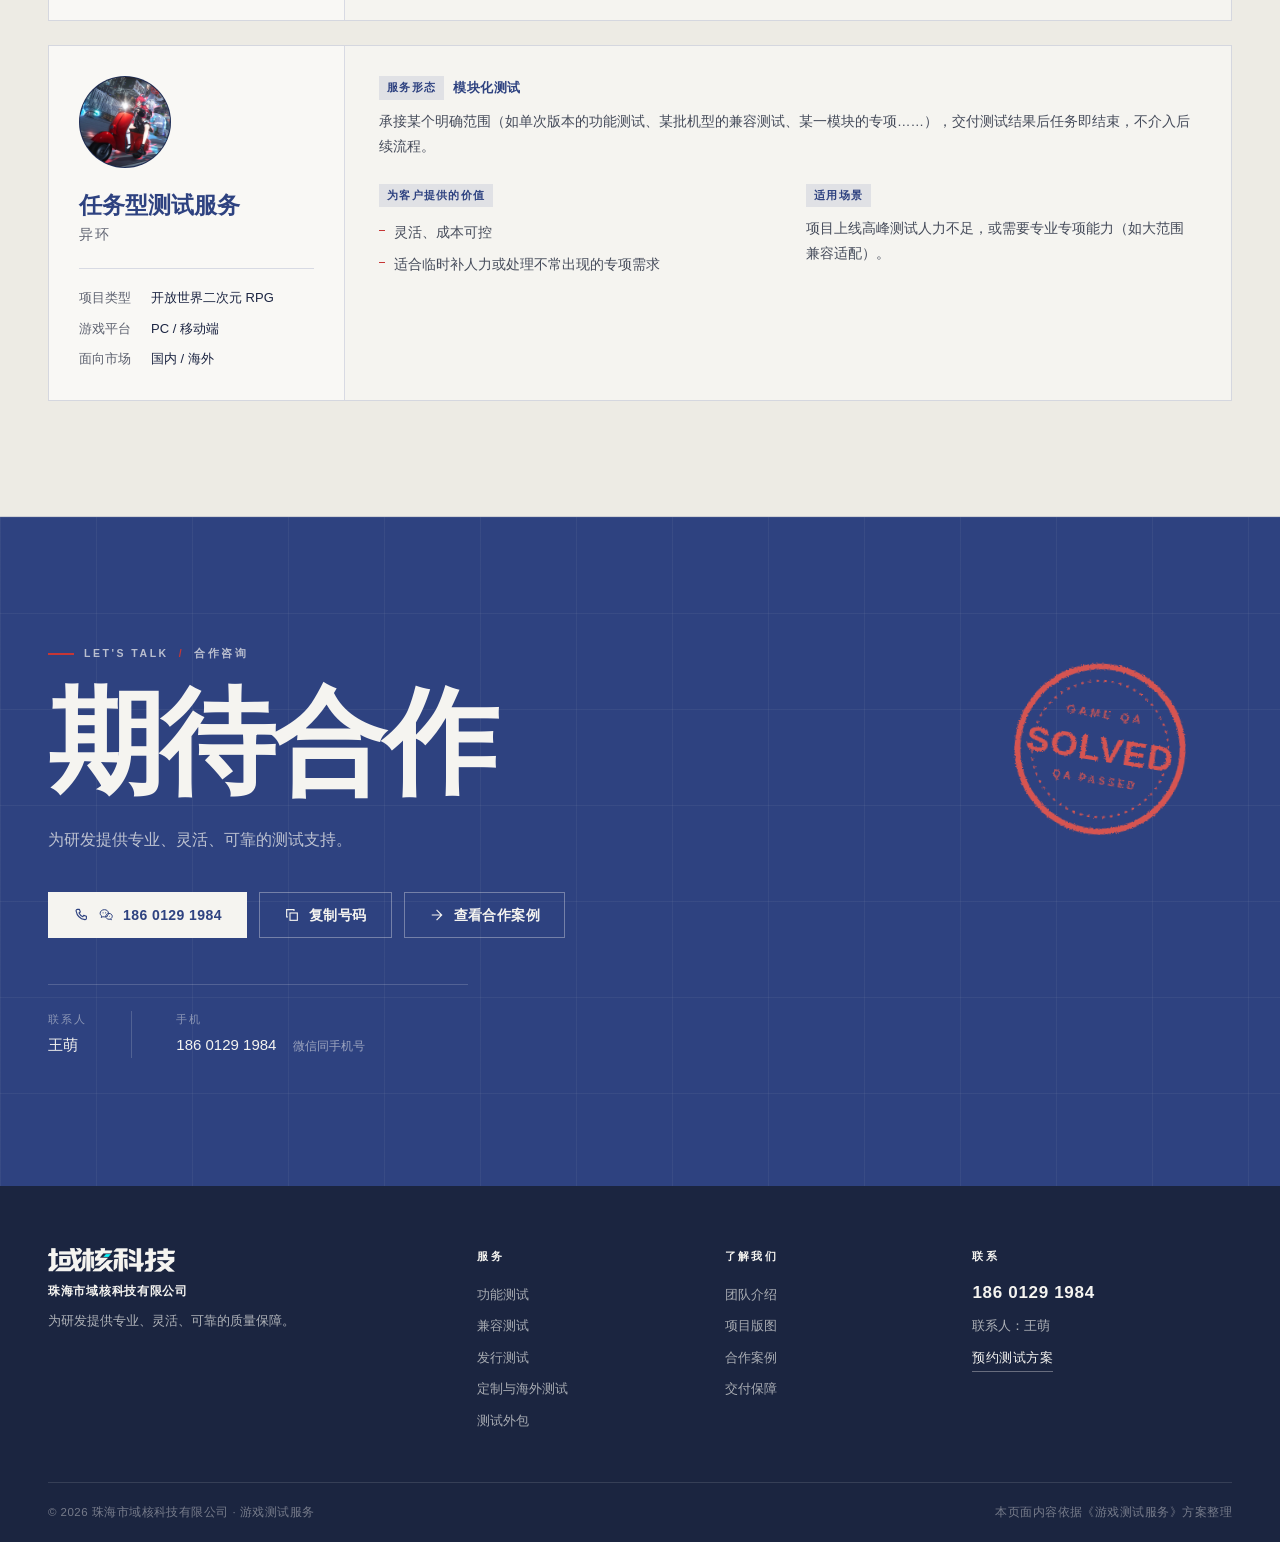
==== commit 443ce371: "上线珠海市域核科技有限公司品牌与发行测试服务" ====
--- a/index.html
+++ b/index.html
@@ -3,34 +3,35 @@
 <head>
   <meta charset="utf-8">
   <meta name="viewport" content="width=device-width, initial-scale=1">
-  <title>游戏测试服务 · 为研发提供专业、灵活、可靠的质量保障</title>
-  <meta name="description" content="15 年游戏测试经验团队，提供功能测试、兼容测试、定制与海外测试，覆盖需求评审到上线回归，支持项目制外包、人员外包与任务型测试。">
+  <title>珠海市域核科技有限公司 · 游戏测试服务｜为研发提供专业、灵活、可靠的质量保障</title>
+  <meta name="description" content="15 年游戏测试经验团队，提供功能测试、兼容测试、发行测试、定制与海外测试，覆盖需求评审到上线回归，支持项目制外包、人员外包与任务型测试。">
   <meta name="theme-color" content="#F5F4F0">
-  <meta property="og:title" content="游戏测试服务 · 为研发提供专业、灵活、可靠的质量保障">
-  <meta property="og:description" content="覆盖功能 / 兼容 / 定制 / 海外测试，服务异环、幻塔、诛仙等 20+ 项目。">
+  <meta property="og:title" content="珠海市域核科技有限公司 · 游戏测试服务">
+  <meta property="og:description" content="覆盖功能 / 兼容 / 发行 / 定制 / 海外测试，服务异环、幻塔、诛仙等 20+ 项目。">
   <meta property="og:type" content="website">
   <meta property="og:url" content="https://zhizhuer9110.github.io/game-qa-site/">
-  <meta property="og:site_name" content="游戏测试服务">
+  <meta property="og:site_name" content="珠海市域核科技有限公司">
   <meta property="og:locale" content="zh_CN">
   <meta property="og:image" content="https://zhizhuer9110.github.io/game-qa-site/assets/img/og-cover.jpg">
   <meta property="og:image:width" content="1200">
   <meta property="og:image:height" content="630">
-  <meta property="og:image:alt" content="游戏测试服务 · 15 年经验，功能 / 兼容 / 定制 / 海外测试">
+  <meta property="og:image:alt" content="珠海市域核科技有限公司 · 游戏测试服务 · 15 年经验，功能 / 兼容 / 发行 / 定制 / 海外测试">
   <meta name="twitter:card" content="summary_large_image">
   <link rel="canonical" href="https://zhizhuer9110.github.io/game-qa-site/">
-  <link rel="icon" href="assets/favicon.svg" type="image/svg+xml">
+  <link rel="icon" href="assets/img/favicon-yuhe.png" type="image/png">
   <link rel="preload" as="image" href="assets/img/players.jpg">
   <script>document.documentElement.classList.add("js");</script>
-  <link rel="stylesheet" href="assets/css/style.css?v=20261116">
+  <link rel="stylesheet" href="assets/css/style.css?v=20261117c">
   <script type="application/ld+json">
   {
     "@context": "https://schema.org",
     "@type": "ProfessionalService",
-    "name": "游戏测试服务",
-    "description": "为游戏研发提供专业、灵活、可靠的质量保障：功能测试、兼容测试、定制测试与海外测试，支持项目制外包、人员外包与任务型测试。",
+    "name": "珠海市域核科技有限公司",
+    "alternateName": "游戏测试服务",
+    "description": "为游戏研发提供专业、灵活、可靠的质量保障：功能测试、兼容测试、发行测试、定制测试与海外测试，支持项目制外包、人员外包与任务型测试。",
     "telephone": "+86-186-0129-1984",
     "areaServed": "CN",
-    "serviceType": ["游戏功能测试", "游戏兼容测试", "游戏测试外包", "海外本地化测试"]
+    "serviceType": ["游戏功能测试", "游戏兼容测试", "游戏发行测试", "游戏测试外包", "海外本地化测试"]
   }
   </script>
 </head>
@@ -81,11 +82,11 @@
 
 <header class="site-header" id="siteHeader">
   <div class="shell header-inner">
-    <a class="brand" href="#top" aria-label="游戏测试服务 首页">
-      <span class="brand-mark" aria-hidden="true">QA<span class="brand-dot"></span></span>
+    <a class="brand" href="#top" aria-label="珠海市域核科技有限公司 · 游戏测试服务首页">
+      <img class="brand-logo" src="assets/img/logo-yuhe.png" alt="域核科技" width="844" height="160">
       <span class="brand-text">
-        <strong>游戏测试服务</strong>
-        <em>GAME QA SERVICE</em>
+        <strong>珠海市域核科技有限公司</strong>
+        <em>游戏测试服务 · GAME QA SERVICE</em>
       </span>
     </a>
 
@@ -131,7 +132,7 @@
         </h1>
         <p class="hero-lede reveal" style="--d:140ms">
           为研发提供专业、灵活、可靠的质量保障。核心成员出自头部游戏研发企业，
-          覆盖功能、兼容、定制与海外测试，从需求评审到上线回归，为每一次发版兜底。
+          覆盖功能、兼容、发行、定制与海外测试，从需求评审到上线回归，为每一次发版兜底。
         </p>
         <div class="hero-actions reveal" style="--d:200ms">
           <a class="btn" href="#contact">预约测试方案<svg class="ico" aria-hidden="true"><use href="#i-arrow"/></svg></a>
@@ -273,10 +274,10 @@
           <p class="sec-en">SERVICE SCOPE</p>
         </div>
         <span class="sec-line" aria-hidden="true"></span>
-        <p class="sec-side">基础测试 + 定制测试 + 海外测试</p>
+        <p class="sec-side">功能 / 兼容 / 发行 + 定制 / 海外</p>
       </header>
 
-      <p class="sec-lede reveal">除基础测试服务外，支持根据项目需求定制测试内容，并提供海外测试服务，如特定场景验证、多语言与本地化测试、区域网络环境测试及海外设备适配等。</p>
+      <p class="sec-lede reveal">除功能、兼容等基础测试外，提供发行测试、定制测试与海外测试，如特定场景验证、多语言与本地化测试、区域网络环境测试及海外设备适配等。</p>
 
       <div class="service-grid">
         <article class="svc-card reveal">
@@ -308,6 +309,21 @@
               <li>深度兼容</li><li>定制兼容</li>
             </ul>
             <p class="svc-desc">国内外 Android TOP 100 真机 · iOS 真机 · 主流系统版本 · 主流分辨率 · 直屏 · 曲面屏 · 折叠屏……</p>
+          </div>
+        </article>
+
+        <article class="svc-card reveal" style="--d:200ms">
+          <div class="svc-media">
+            <img src="assets/img/handle.jpg" width="1200" height="800" alt="复古游戏卡带，发行测试" loading="lazy">
+            <span class="svc-index">03</span>
+          </div>
+          <div class="svc-body">
+            <p class="svc-kicker">RELEASE TESTING</p>
+            <h3>发行测试</h3>
+            <ul class="svc-list svc-list-wide">
+              <li>短时间高效</li><li>全流程测试反馈</li>
+            </ul>
+            <p class="svc-desc">合作项目：米塔、捉迷藏</p>
           </div>
         </article>
       </div>
@@ -589,13 +605,15 @@
 <footer class="site-footer">
   <div class="shell footer-grid">
     <div class="footer-brand">
-      <span class="brand-mark" aria-hidden="true">QA<span class="brand-dot"></span></span>
+      <img class="footer-logo" src="assets/img/logo-yuhe-light.png" alt="域核科技" width="844" height="160">
+      <strong class="footer-company">珠海市域核科技有限公司</strong>
       <p>为研发提供专业、灵活、可靠的质量保障。</p>
     </div>
     <nav class="footer-nav" aria-label="页脚导航">
       <h3>服务</h3>
       <a href="#service">功能测试</a>
       <a href="#service">兼容测试</a>
+      <a href="#service">发行测试</a>
       <a href="#service">定制与海外测试</a>
       <a href="#models">测试外包</a>
     </nav>
@@ -614,7 +632,7 @@
     </div>
   </div>
   <div class="shell footer-bottom">
-    <span>© <span id="year">2026</span> 游戏测试服务 · GAME QA SERVICE</span>
+    <span>© <span id="year">2026</span> 珠海市域核科技有限公司 · 游戏测试服务</span>
     <span>本页面内容依据《游戏测试服务》方案整理</span>
   </div>
 </footer>
--- a/assets/css/style.css
+++ b/assets/css/style.css
@@ -717,7 +717,7 @@
 /* ---------- Service ---------- */
 .service-grid {
   display: grid;
-  grid-template-columns: 1fr 1fr;
+  grid-template-columns: repeat(3, 1fr);
   gap: clamp(20px, 3vw, 32px);
 }
 .svc-card {
@@ -1782,3 +1782,60 @@
   .js .reveal { opacity: 1; transform: none; }
   .marquee-track { animation: none; }
 }
+
+/* 域核科技品牌：Logo + 公司全称 */
+.brand { gap: 10px; }
+.brand-logo { height: 26px; width: auto; display: block; flex: none; }
+.brand-text strong { font-size: 13px; letter-spacing: .06em; white-space: nowrap; }
+.brand-text em { letter-spacing: .18em; }
+.footer-logo { height: 24px; width: auto; display: block; }
+.footer-company {
+  display: block;
+  margin-top: 10px;
+  font-size: 12px;
+  font-weight: 600;
+  letter-spacing: .06em;
+  color: var(--paper);
+}
+.footer-brand p { margin-top: 8px; }
+@media (max-width: 760px) {
+  .brand { gap: 8px; }
+  .brand-logo { height: 20px; }
+  .brand-text strong { font-size: 11.5px; letter-spacing: .04em; }
+  .brand-text em { display: none; }
+}
+@media (max-width: 380px) {
+  .brand-logo { height: 18px; }
+  .brand-text strong { font-size: 10.5px; }
+}
+
+/* 三张服务卡：中屏 2+1，手机端单列 */
+@media (max-width: 1080px) {
+  .service-grid { grid-template-columns: 1fr 1fr; }
+  .svc-card:last-child {
+    grid-column: 1 / -1;
+    display: grid;
+    grid-template-columns: 1fr 1fr;
+  }
+  .svc-card:last-child .svc-media { height: 100%; }
+  .svc-card:last-child .svc-media img {
+    height: 100%;
+    aspect-ratio: auto;
+    object-fit: cover;
+  }
+  .svc-card:last-child .svc-body {
+    display: flex;
+    flex-direction: column;
+    justify-content: center;
+  }
+}
+@media (max-width: 900px) {
+  .service-grid { grid-template-columns: 1fr; }
+  .svc-card:last-child {
+    display: flex;
+    flex-direction: column;
+    grid-column: auto;
+  }
+  .svc-card:last-child .svc-media { height: auto; }
+  .svc-card:last-child .svc-media img { height: auto; aspect-ratio: 16 / 9; }
+}
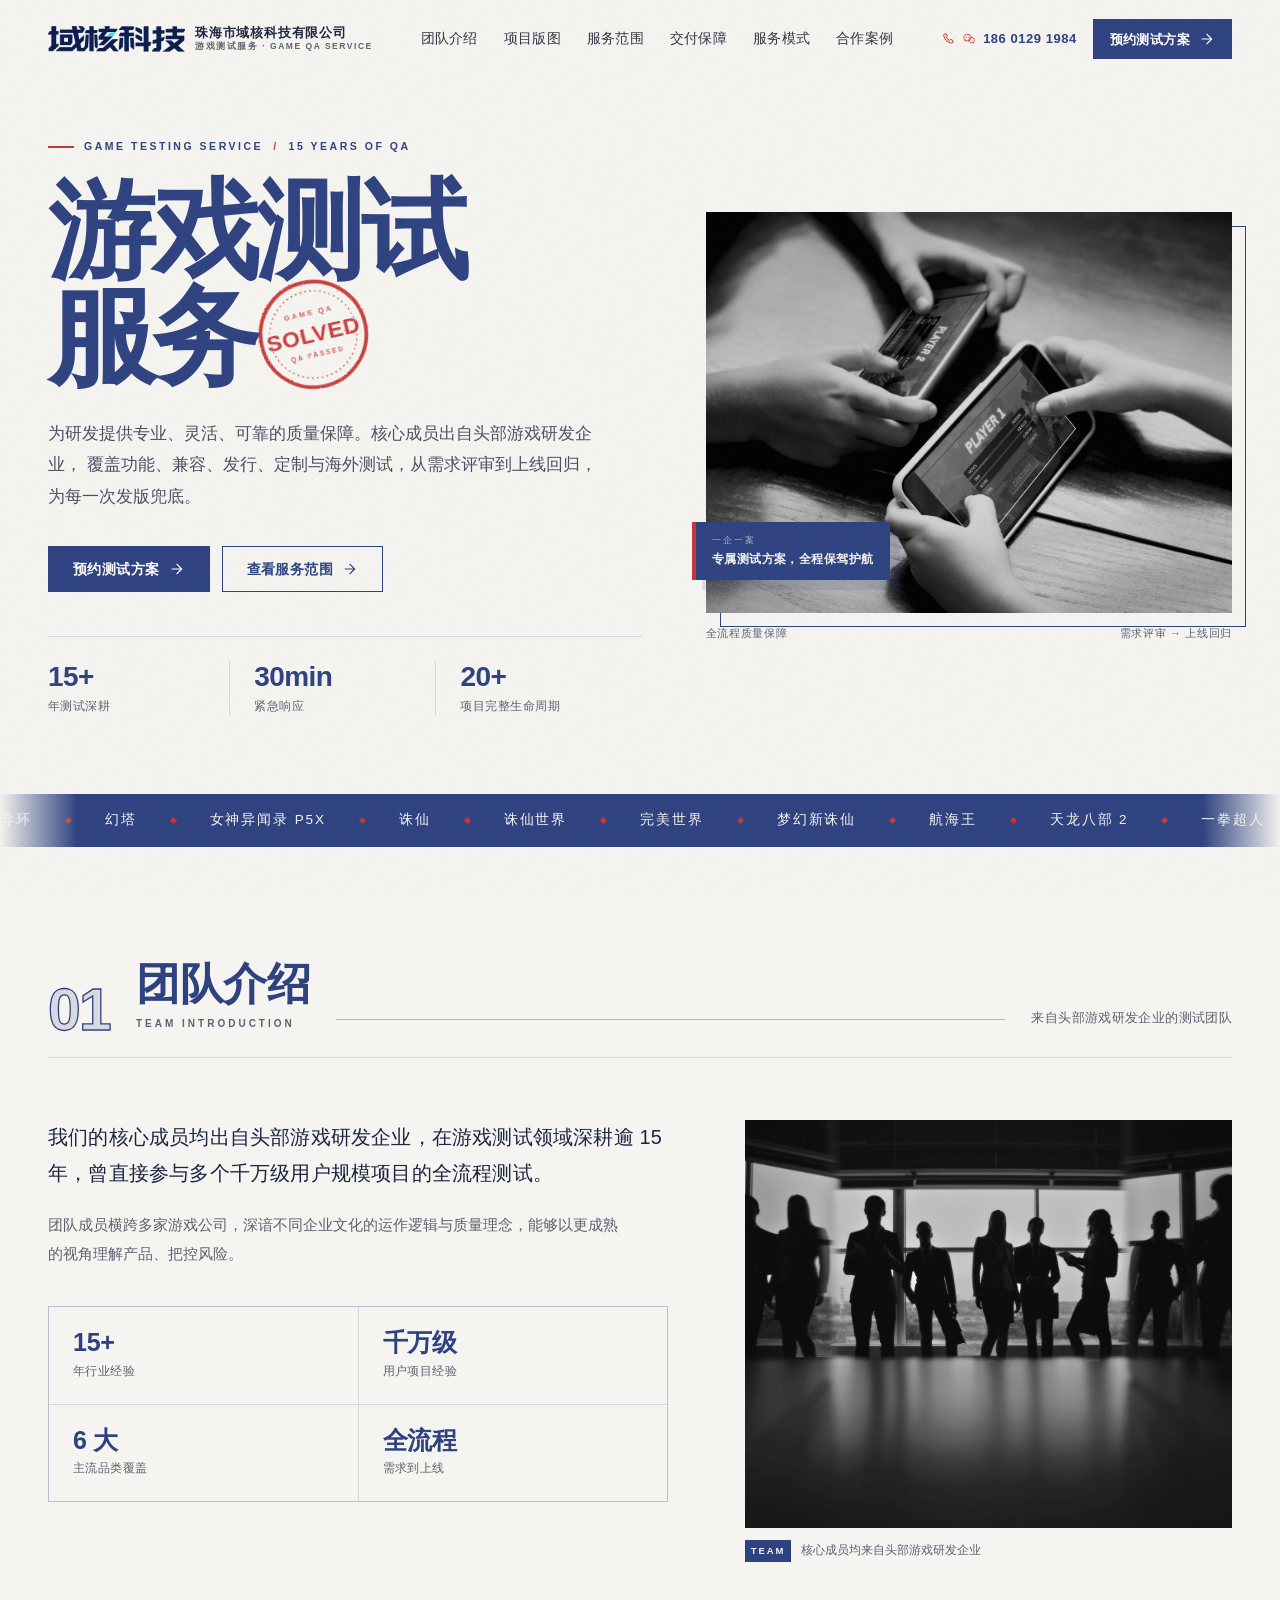
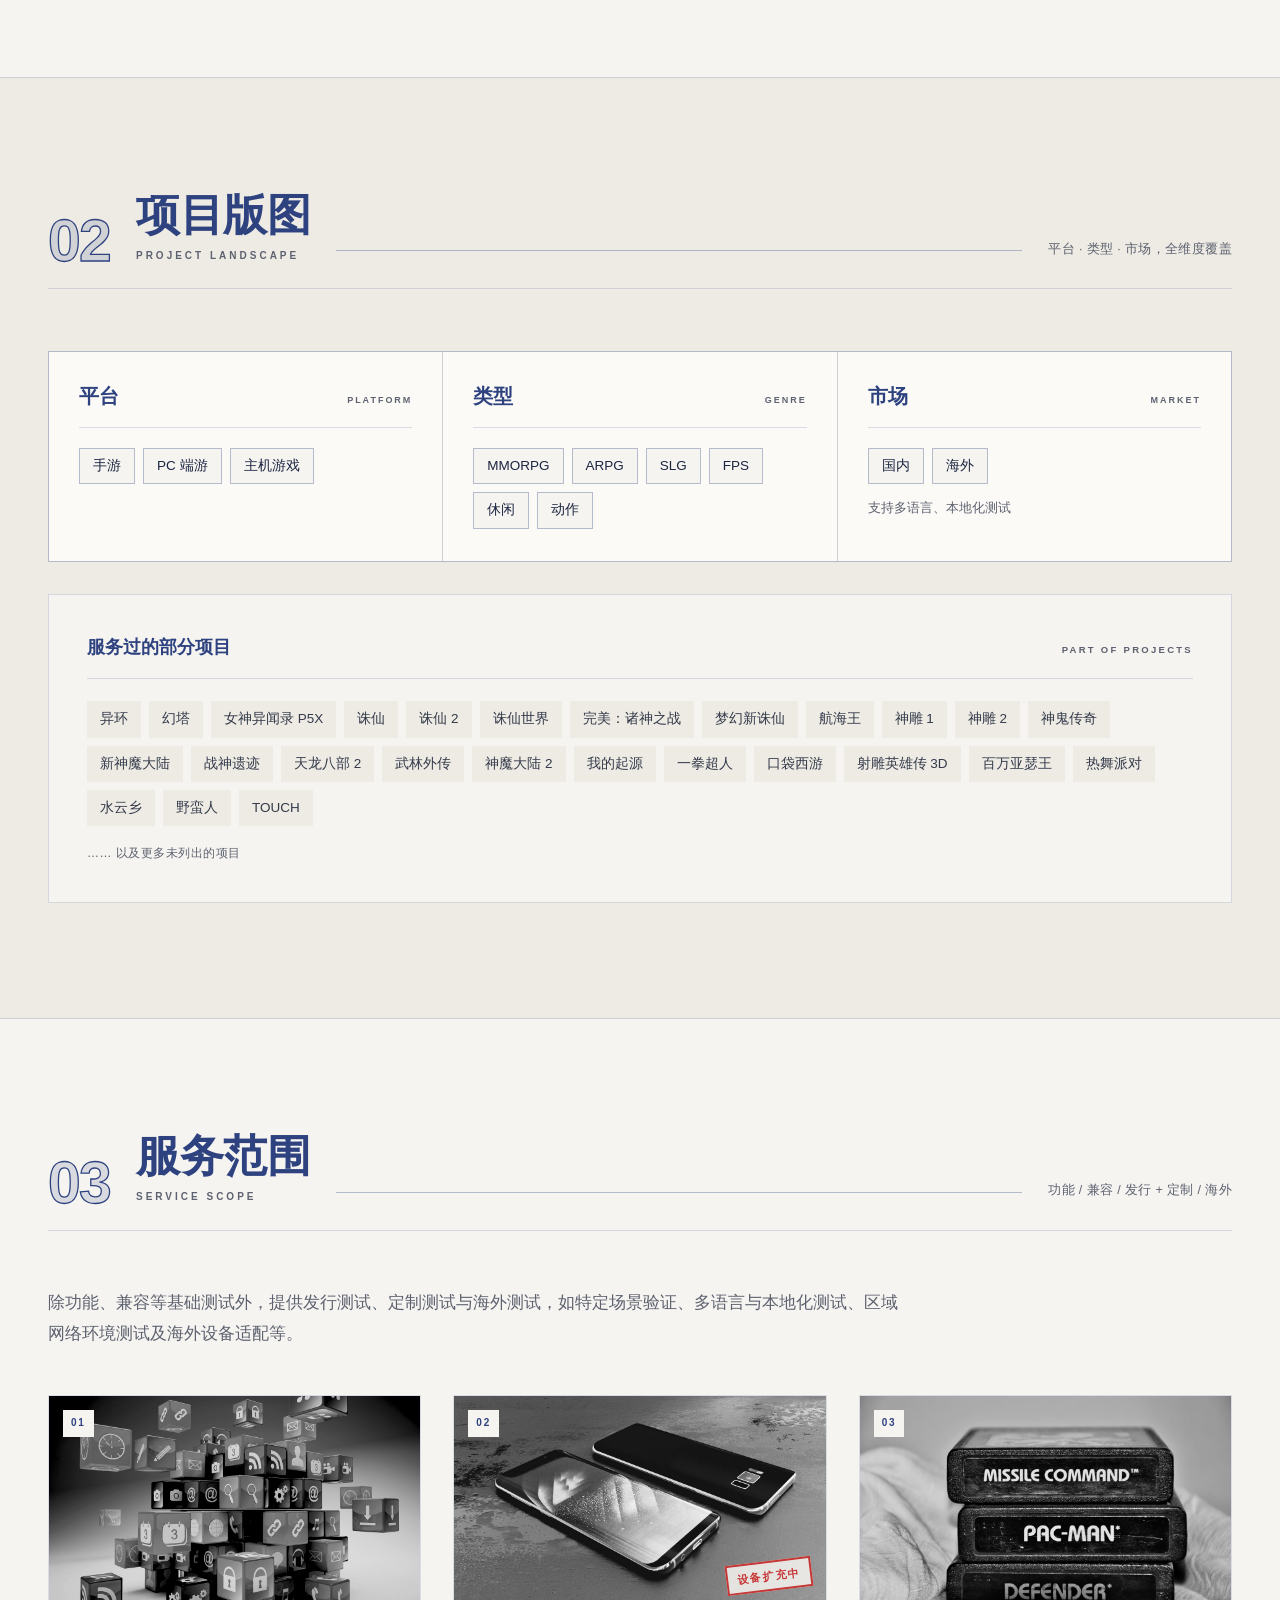
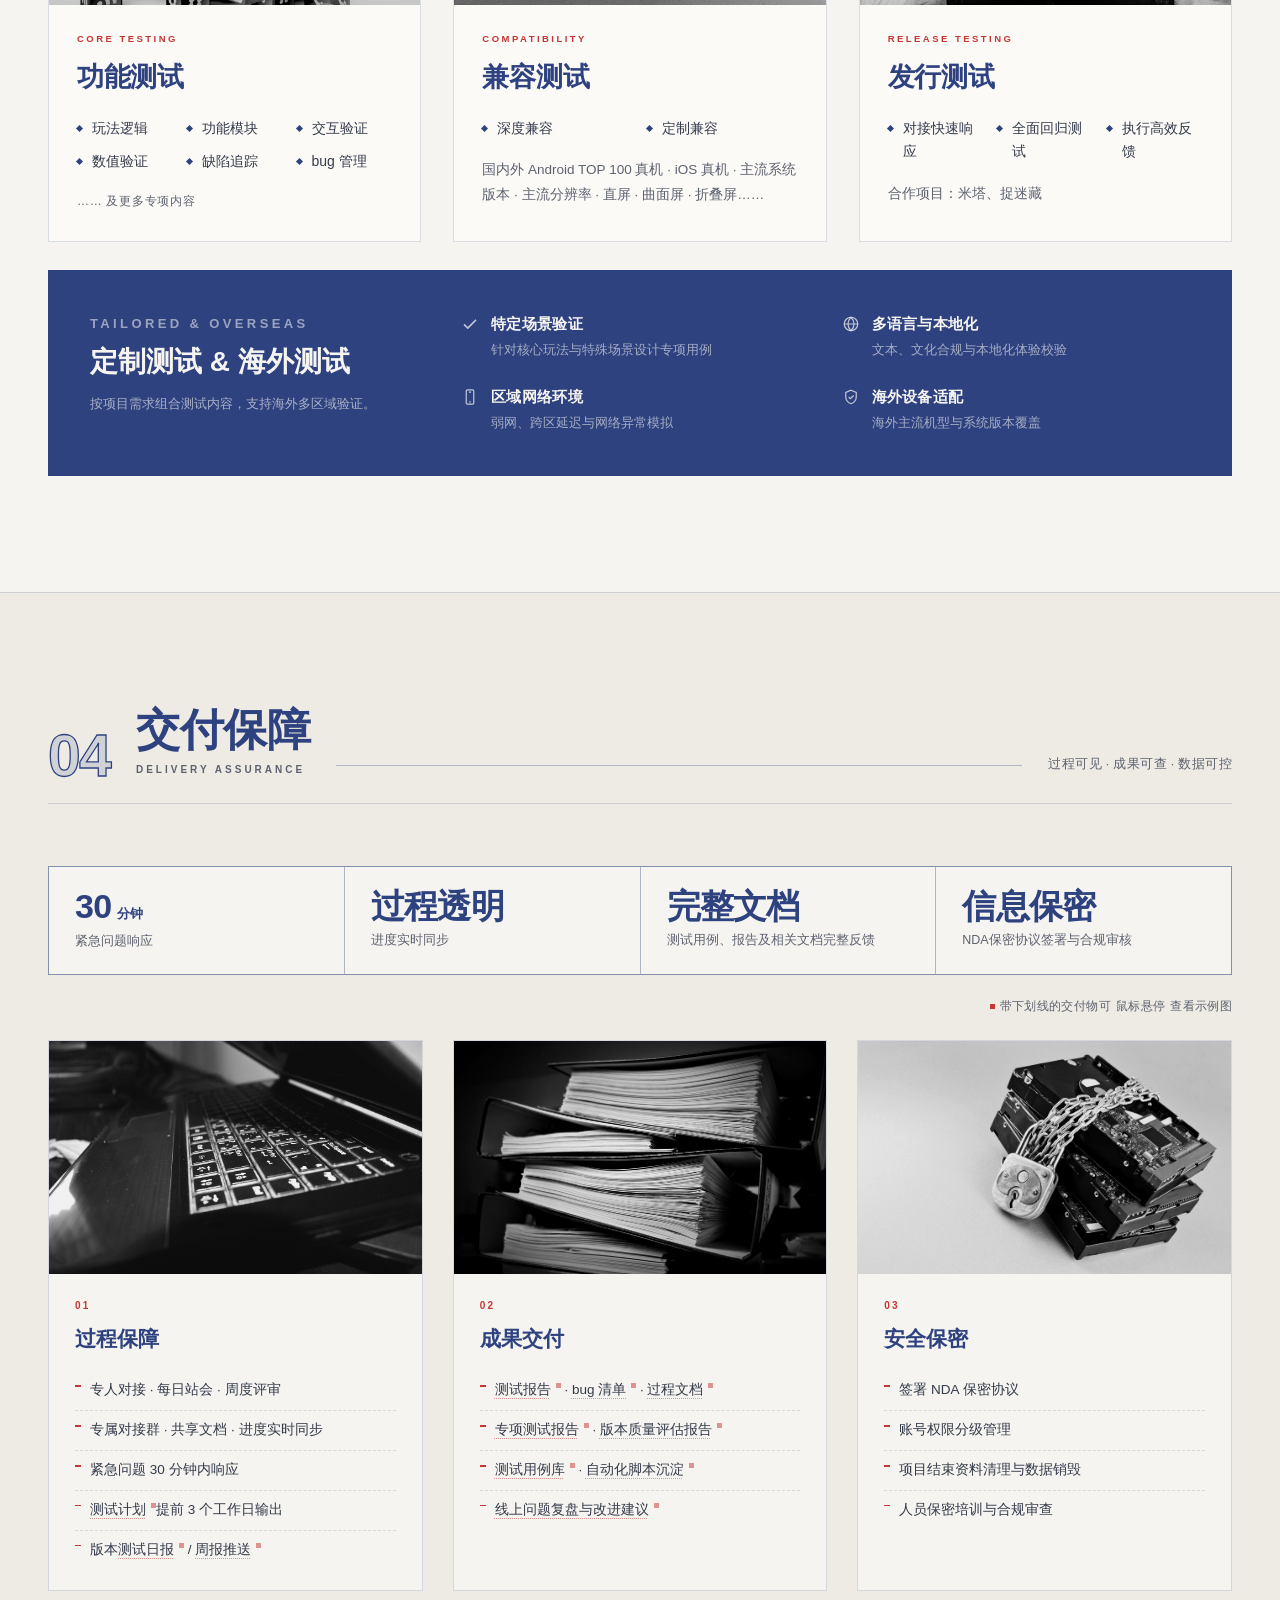
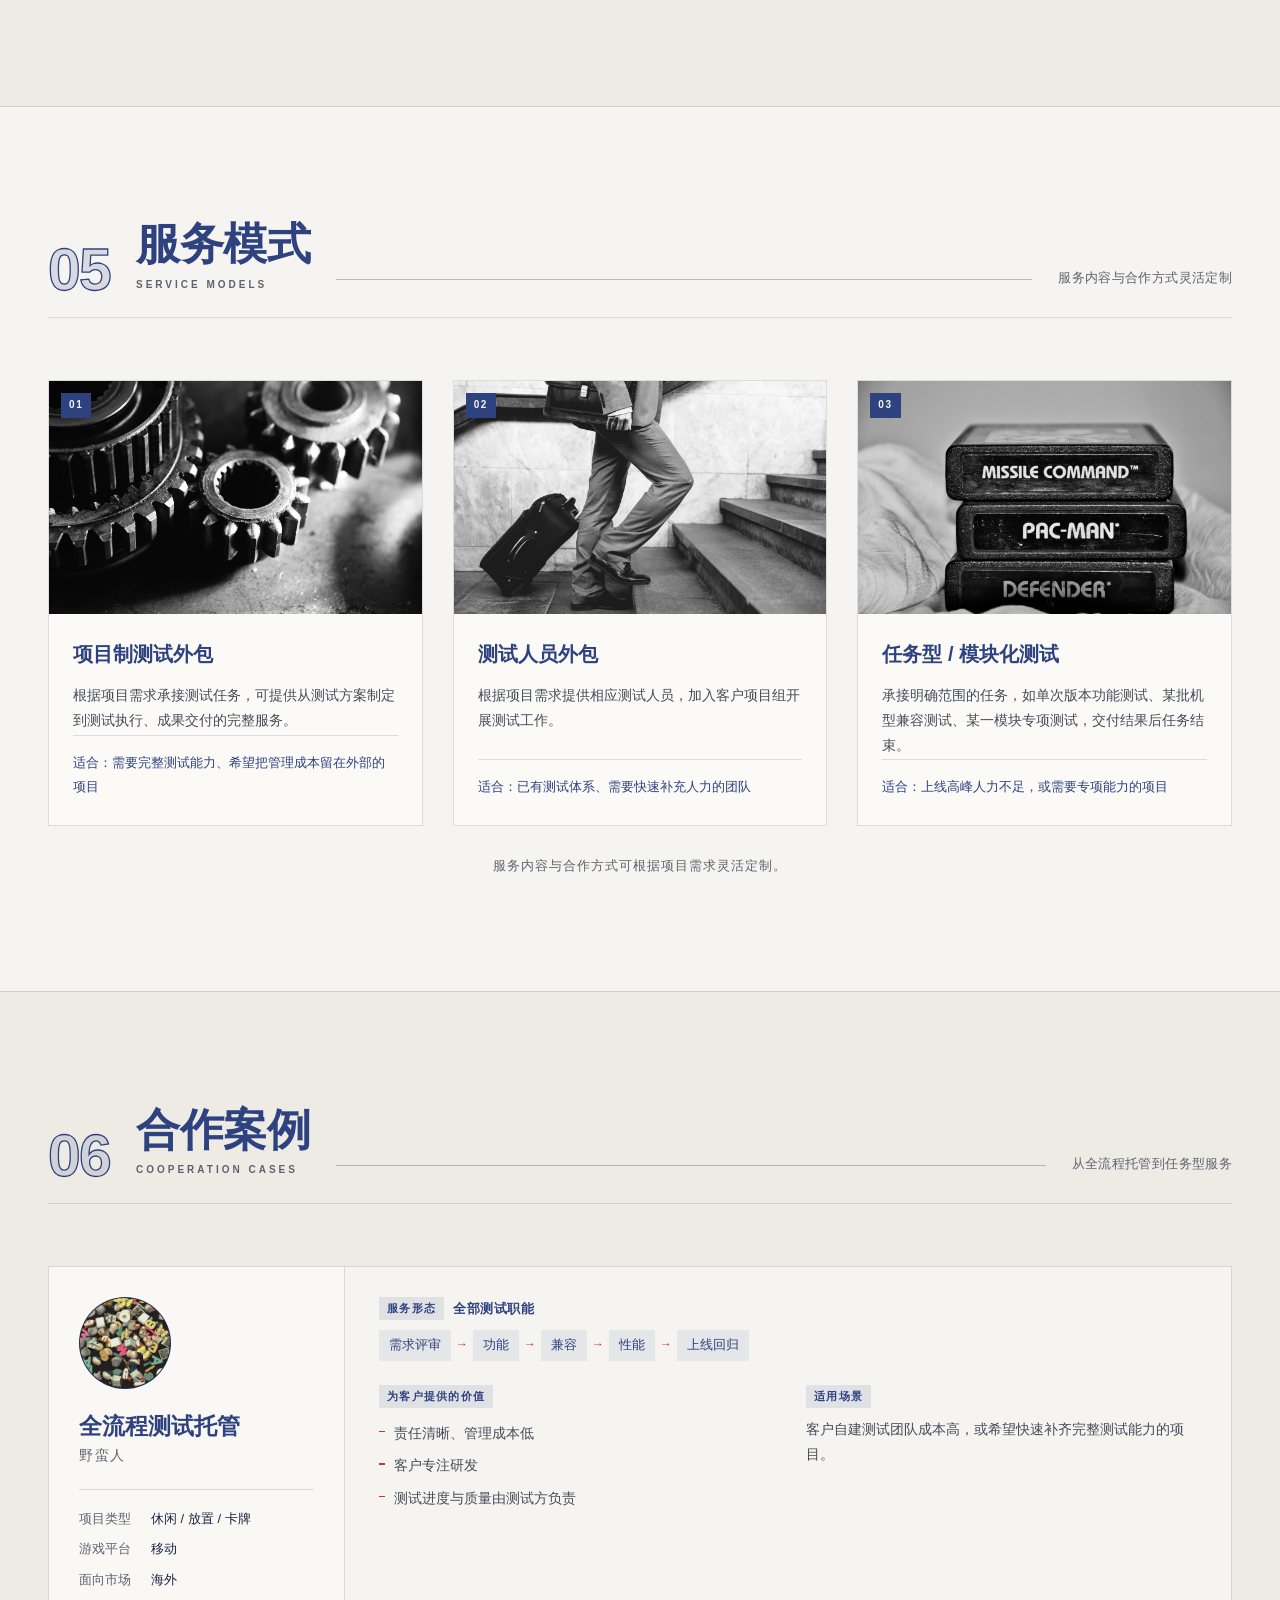
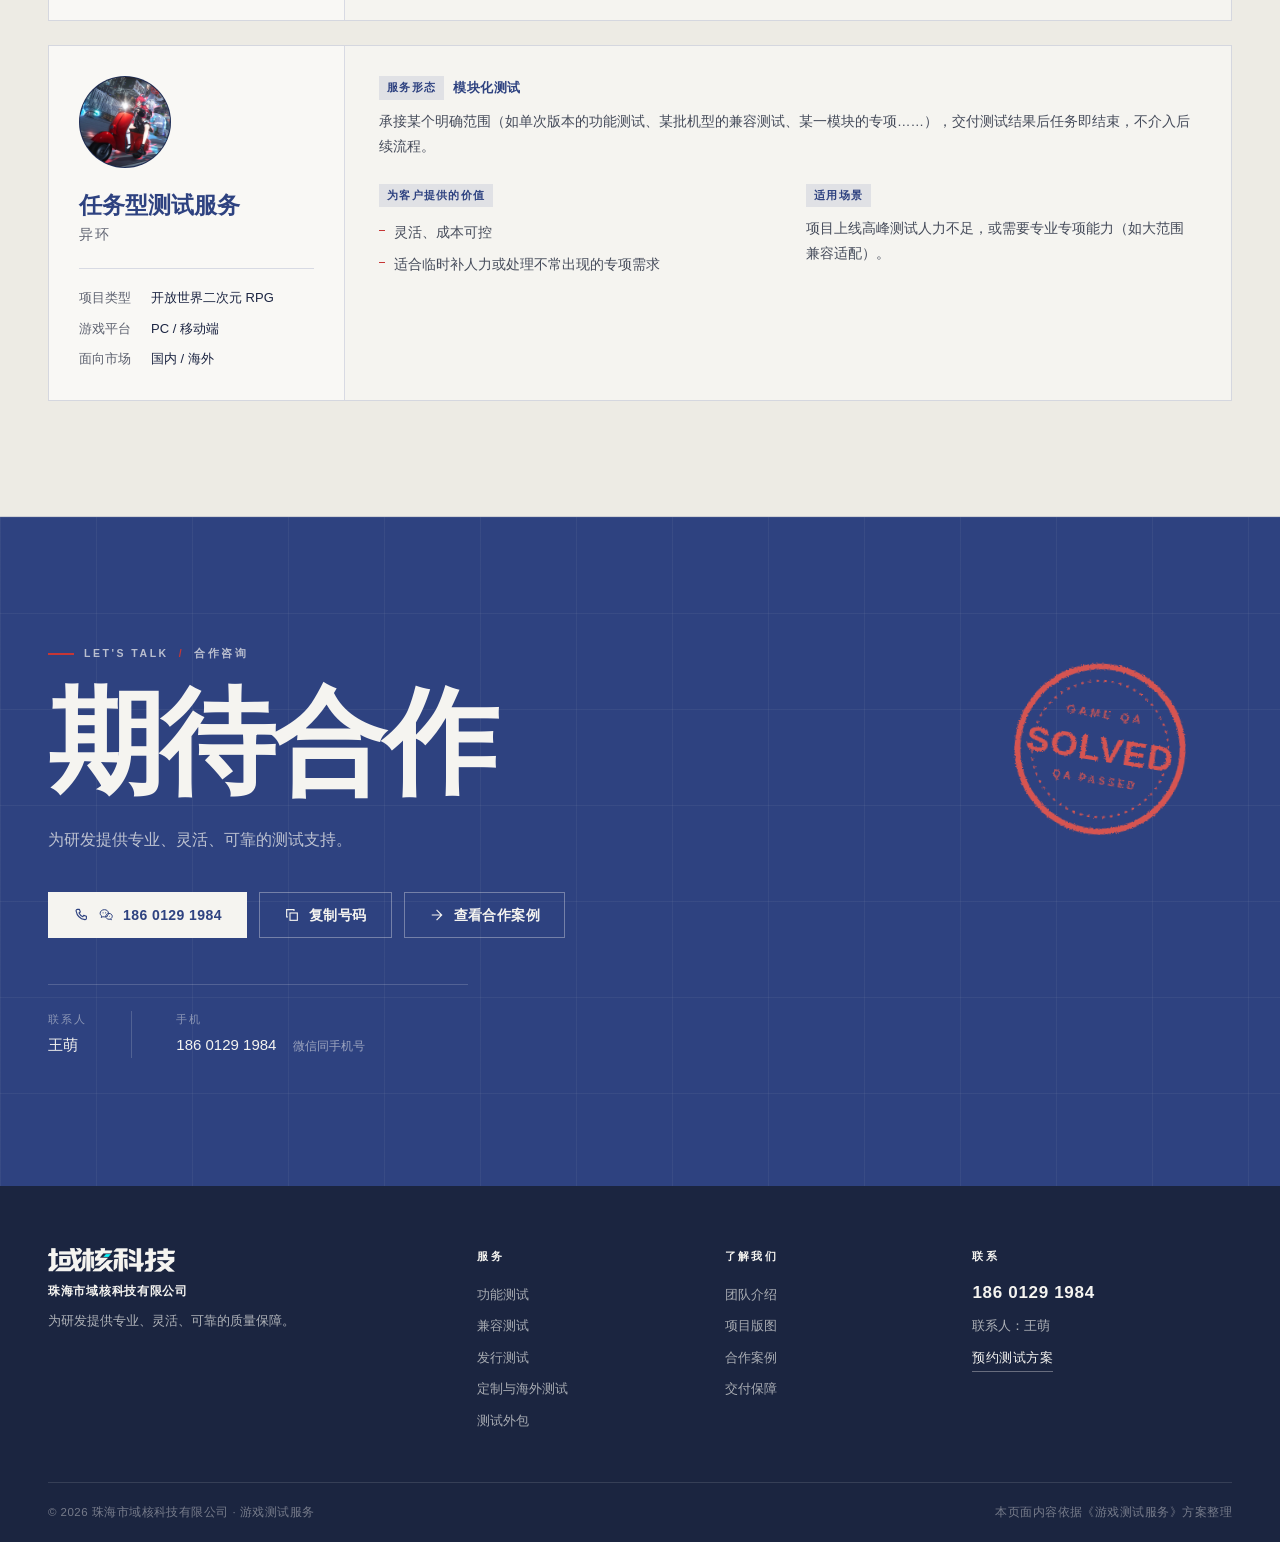
==== commit cc8dd8eb: "发行测试服务项改为对接响应、全面回归、高效反馈" ====
--- a/index.html
+++ b/index.html
@@ -320,8 +320,8 @@
           <div class="svc-body">
             <p class="svc-kicker">RELEASE TESTING</p>
             <h3>发行测试</h3>
-            <ul class="svc-list svc-list-wide">
-              <li>短时间高效</li><li>全流程测试反馈</li>
+            <ul class="svc-list">
+              <li>对接快速响应</li><li>全面回归测试</li><li>执行高效反馈</li>
             </ul>
             <p class="svc-desc">合作项目：米塔、捉迷藏</p>
           </div>
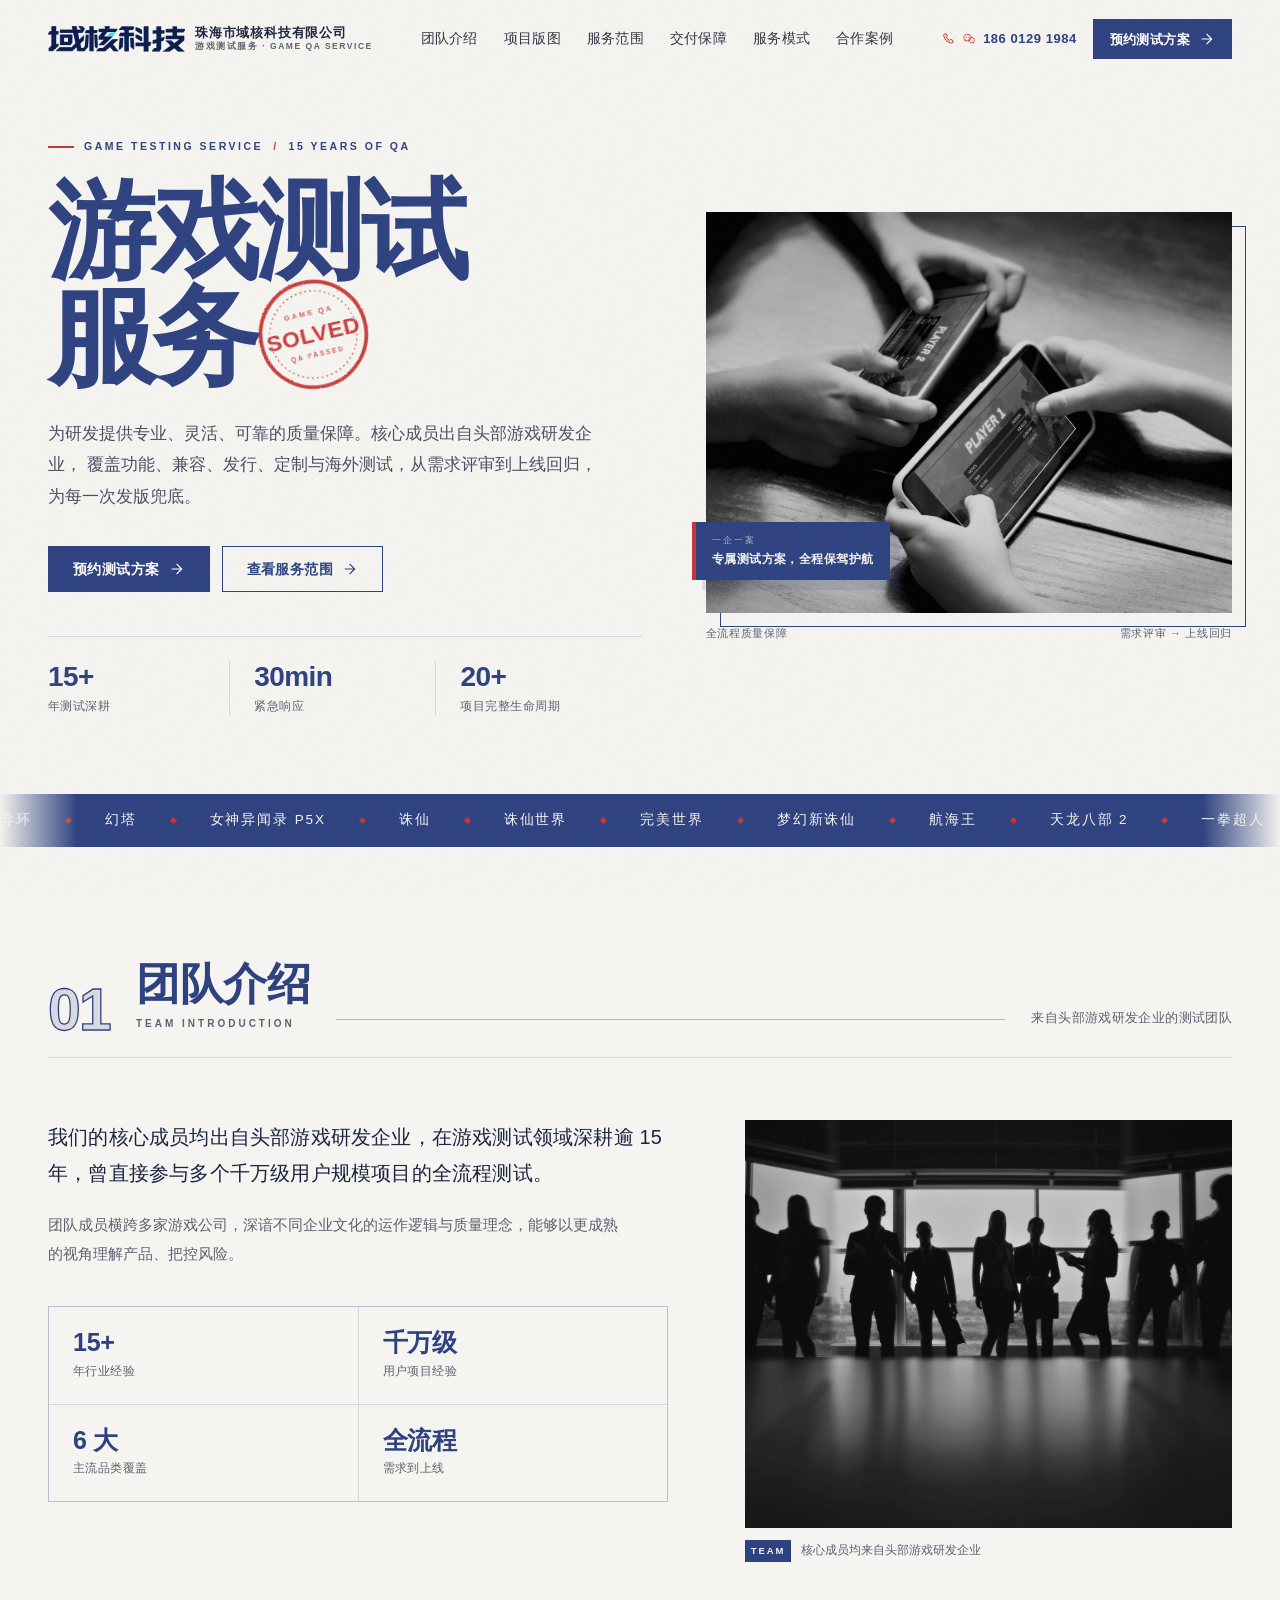
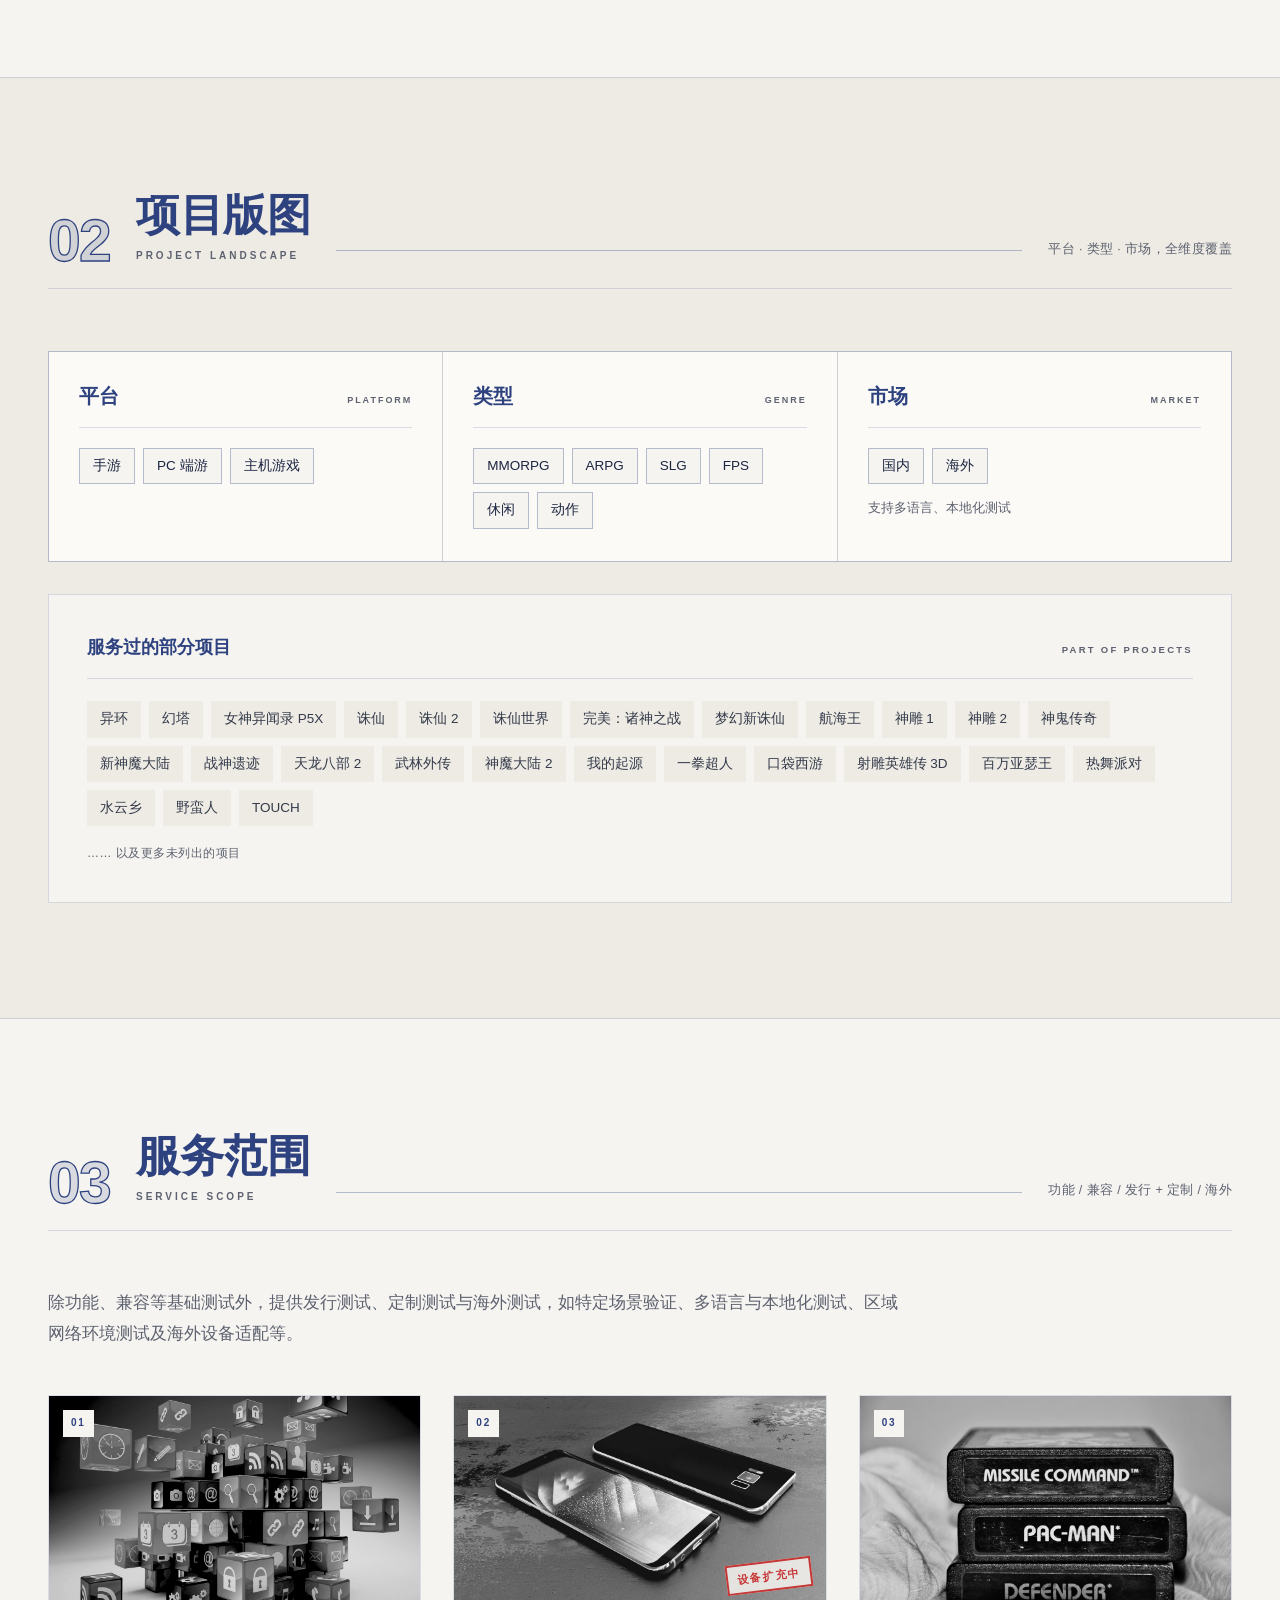
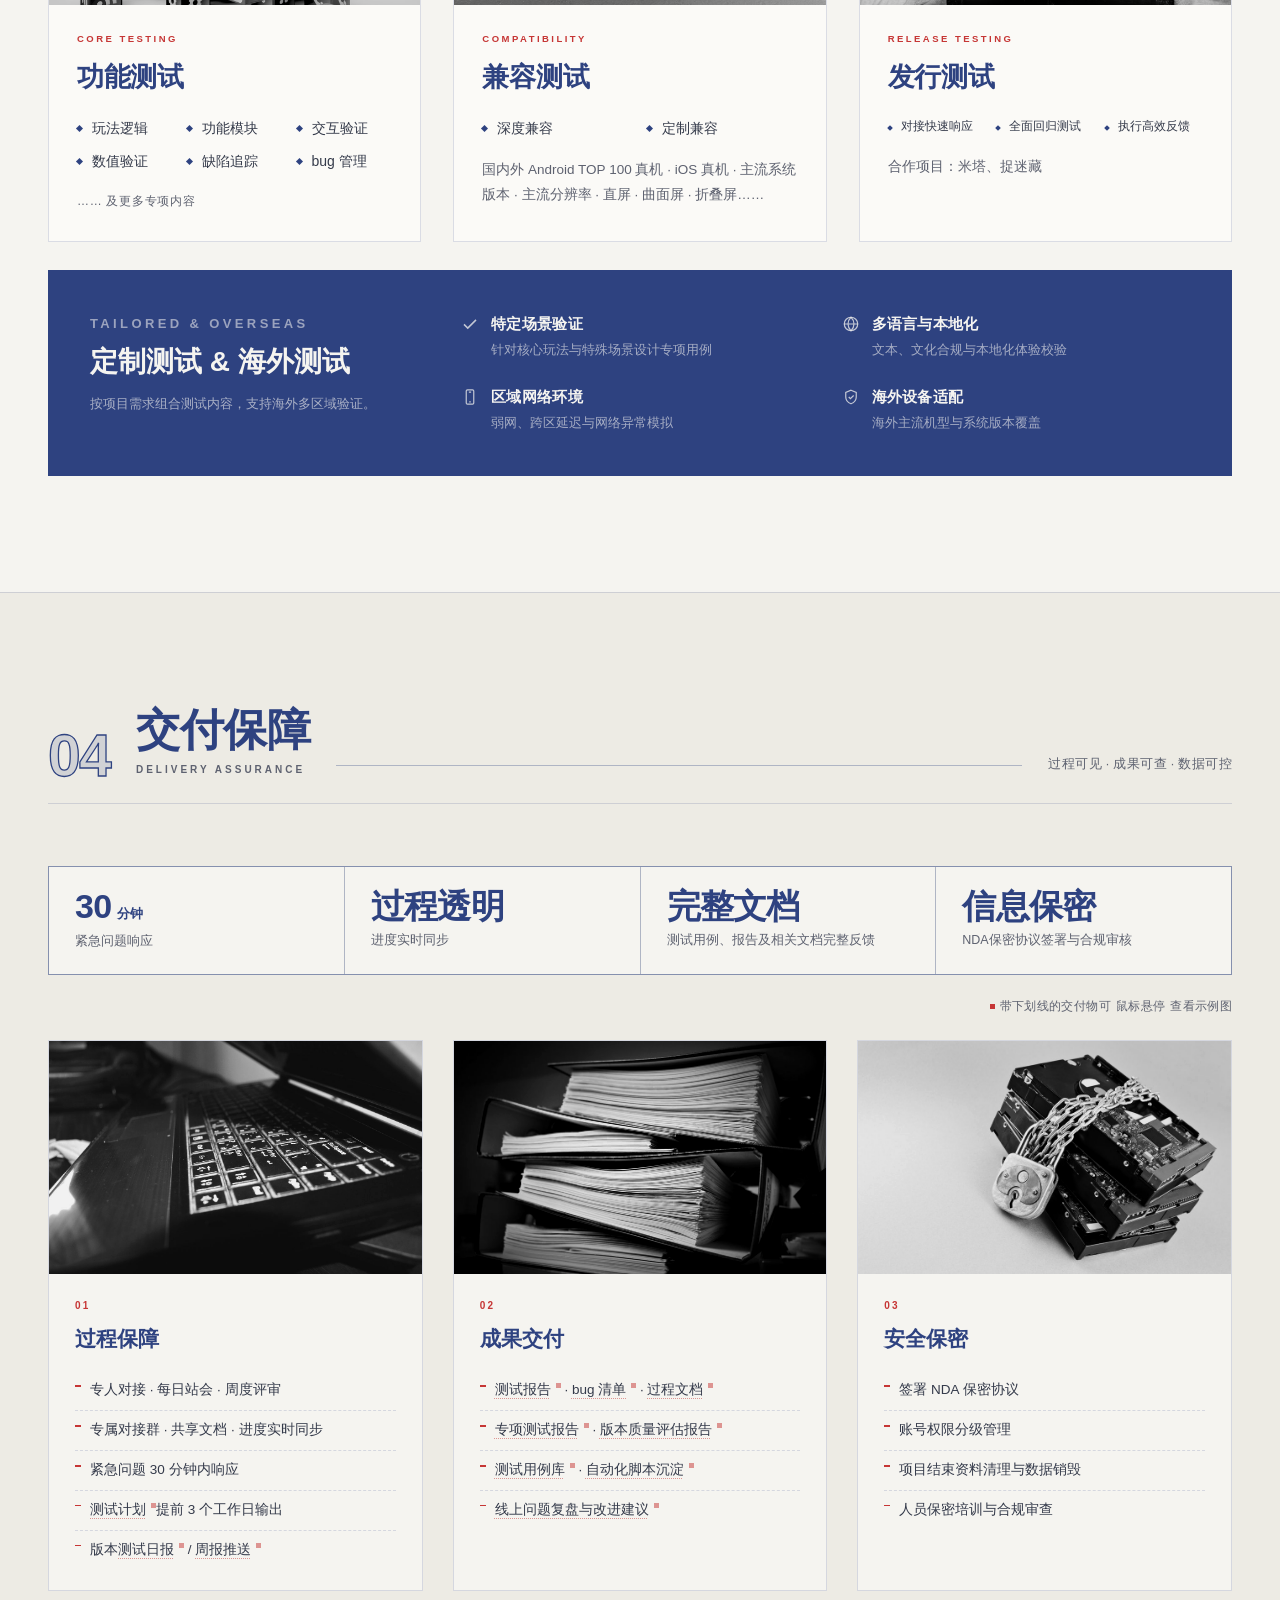
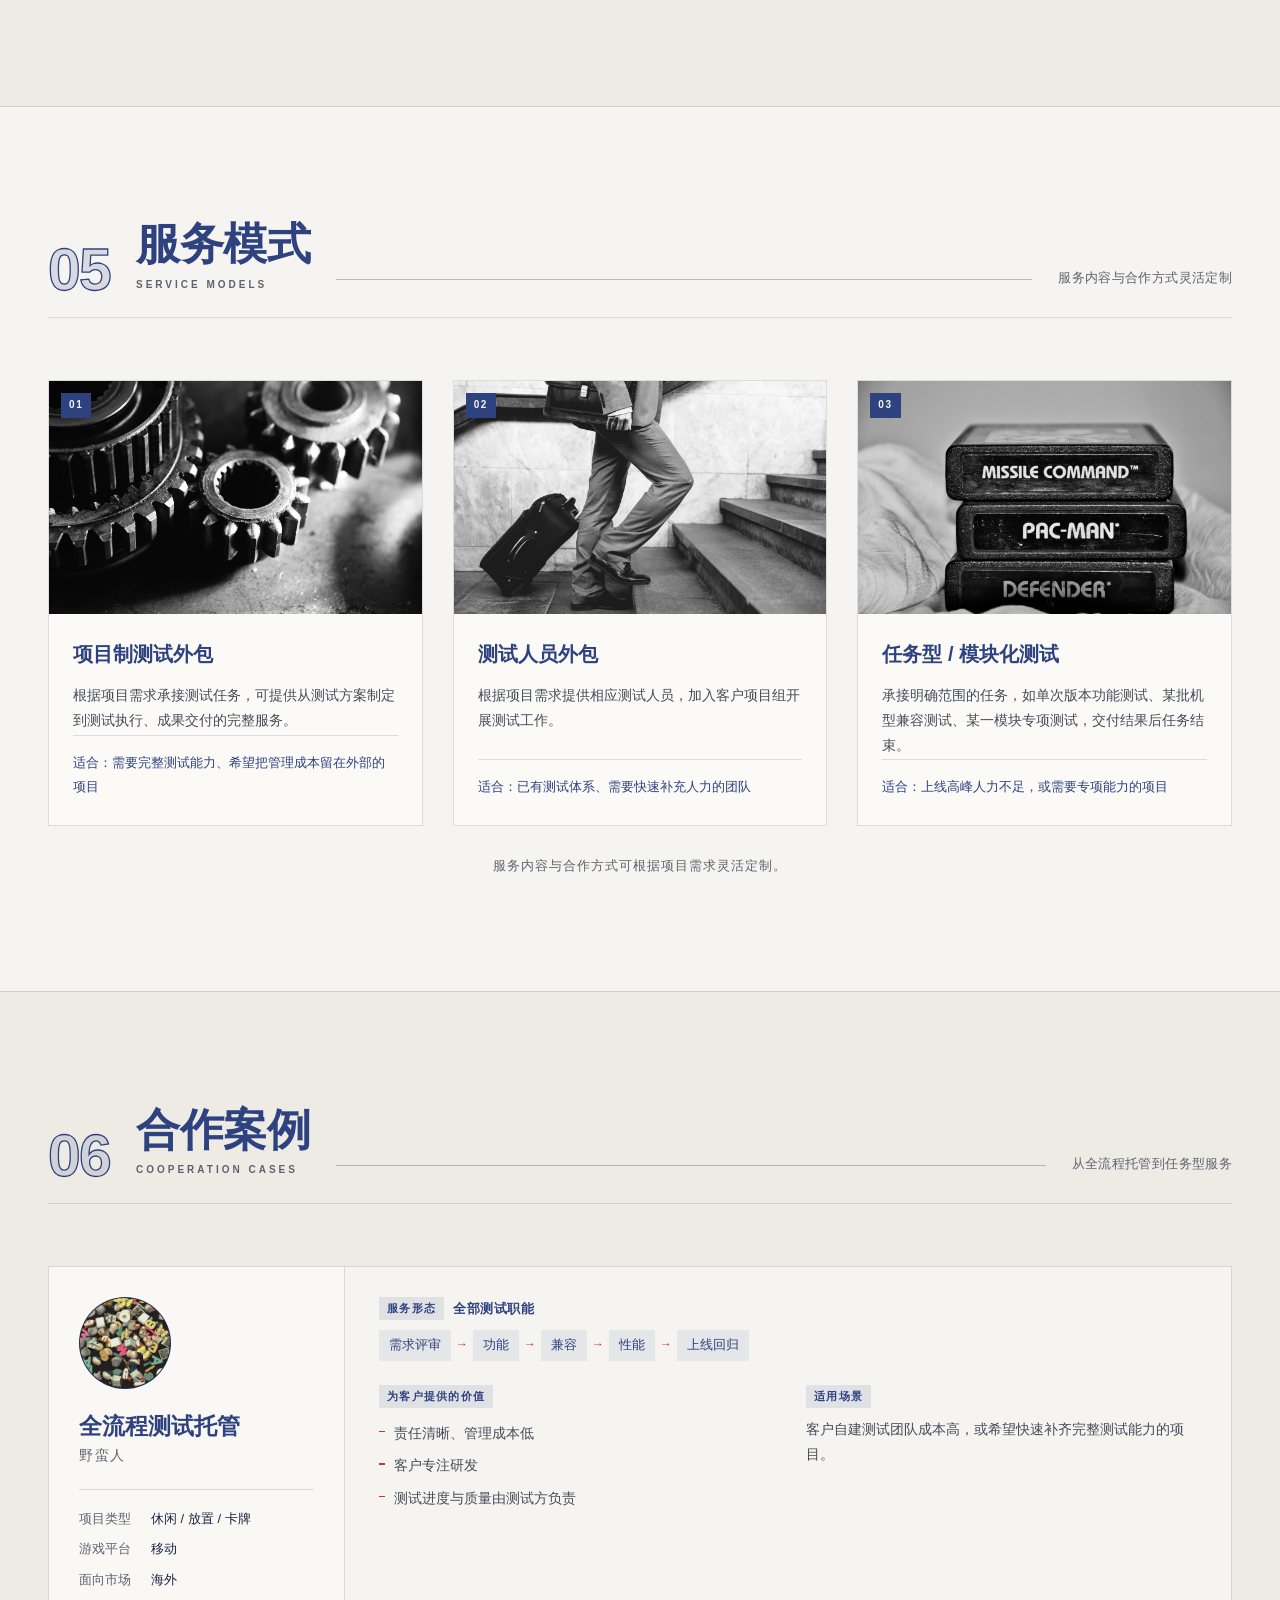
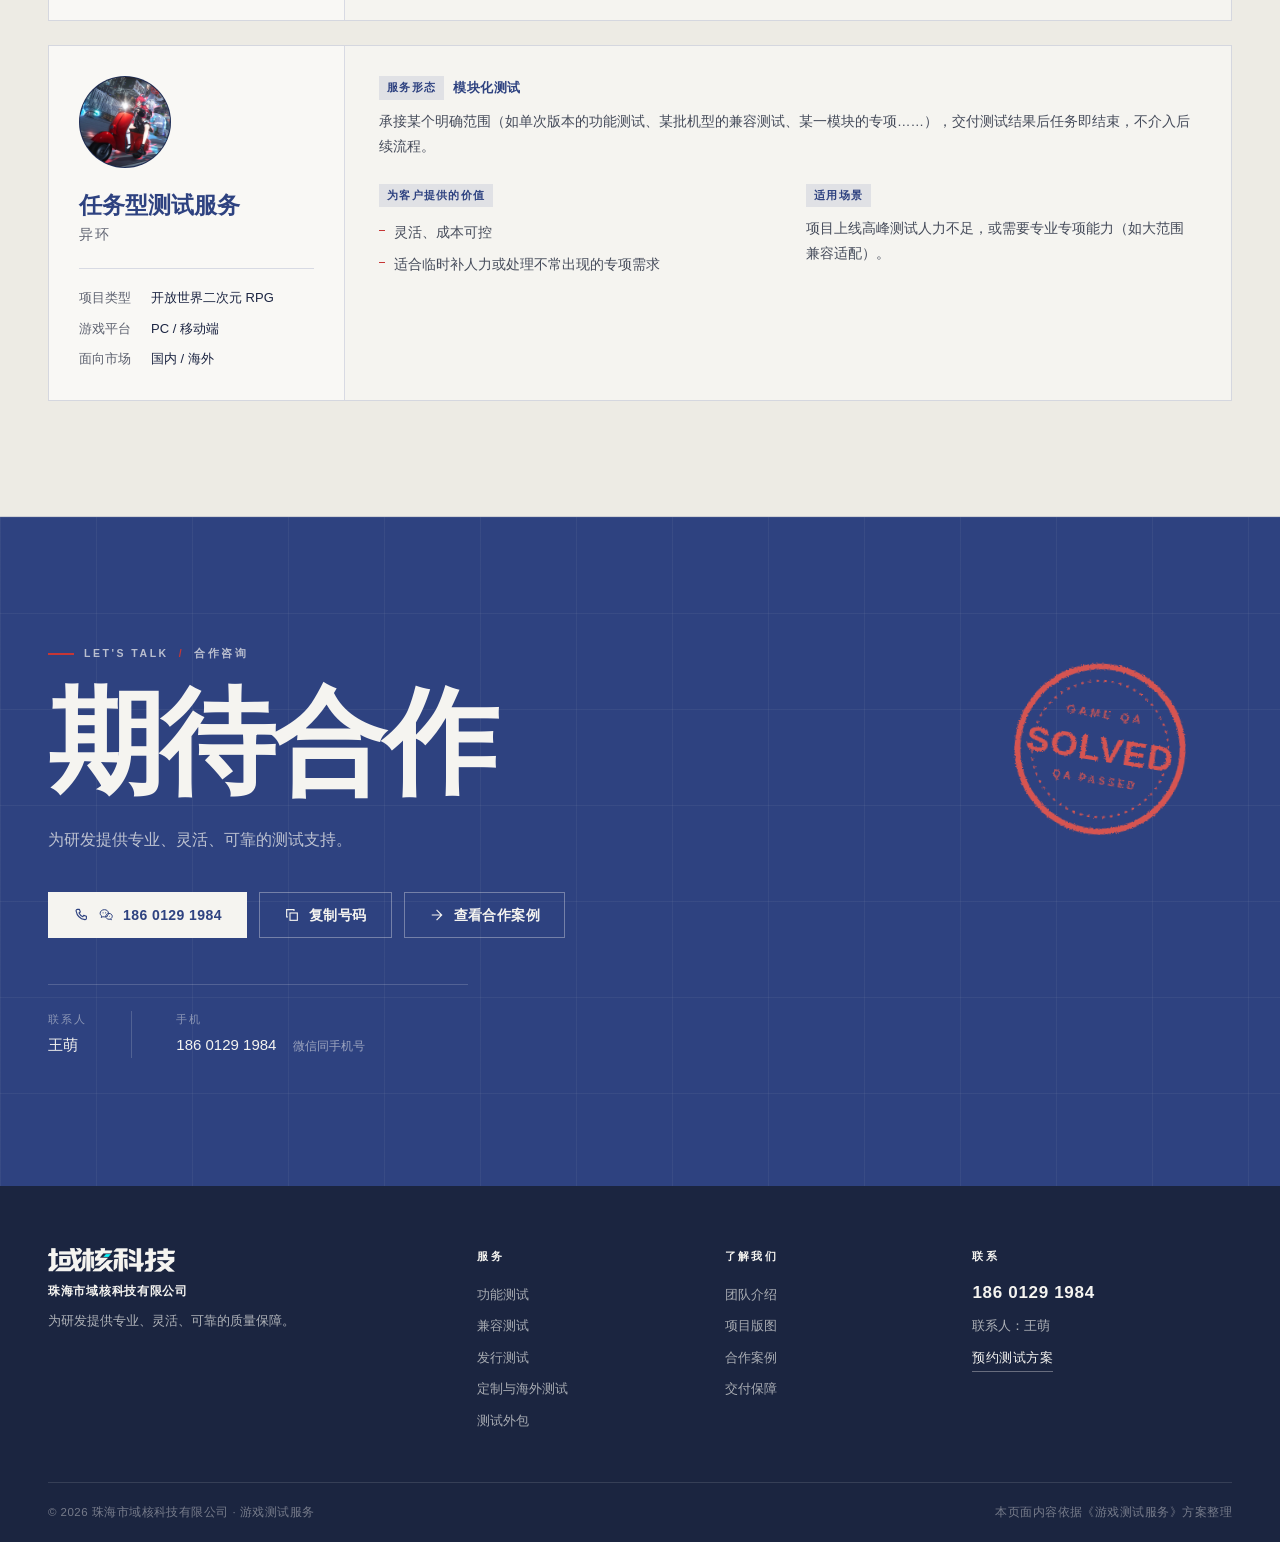
==== commit c57cd54a: "发行测试三项缩小字号，保证每项单行" ====
--- a/index.html
+++ b/index.html
@@ -21,7 +21,7 @@
   <link rel="icon" href="assets/img/favicon-yuhe.png" type="image/png">
   <link rel="preload" as="image" href="assets/img/players.jpg">
   <script>document.documentElement.classList.add("js");</script>
-  <link rel="stylesheet" href="assets/css/style.css?v=20261117c">
+  <link rel="stylesheet" href="assets/css/style.css?v=20261117d">
   <script type="application/ld+json">
   {
     "@context": "https://schema.org",
@@ -320,7 +320,7 @@
           <div class="svc-body">
             <p class="svc-kicker">RELEASE TESTING</p>
             <h3>发行测试</h3>
-            <ul class="svc-list">
+            <ul class="svc-list svc-list-release">
               <li>对接快速响应</li><li>全面回归测试</li><li>执行高效反馈</li>
             </ul>
             <p class="svc-desc">合作项目：米塔、捉迷藏</p>
--- a/assets/css/style.css
+++ b/assets/css/style.css
@@ -1839,3 +1839,16 @@
   .svc-card:last-child .svc-media { height: auto; }
   .svc-card:last-child .svc-media img { height: auto; aspect-ratio: 16 / 9; }
 }
+
+/* 发行测试三项：缩小字号，保证每项单行 */
+.svc-list-release { gap: 8px 10px; }
+.svc-list-release li {
+  padding-left: 13px;
+  font-size: 12px;
+  white-space: nowrap;
+}
+.svc-list-release li::before {
+  width: 4px;
+  height: 4px;
+  top: .68em;
+}
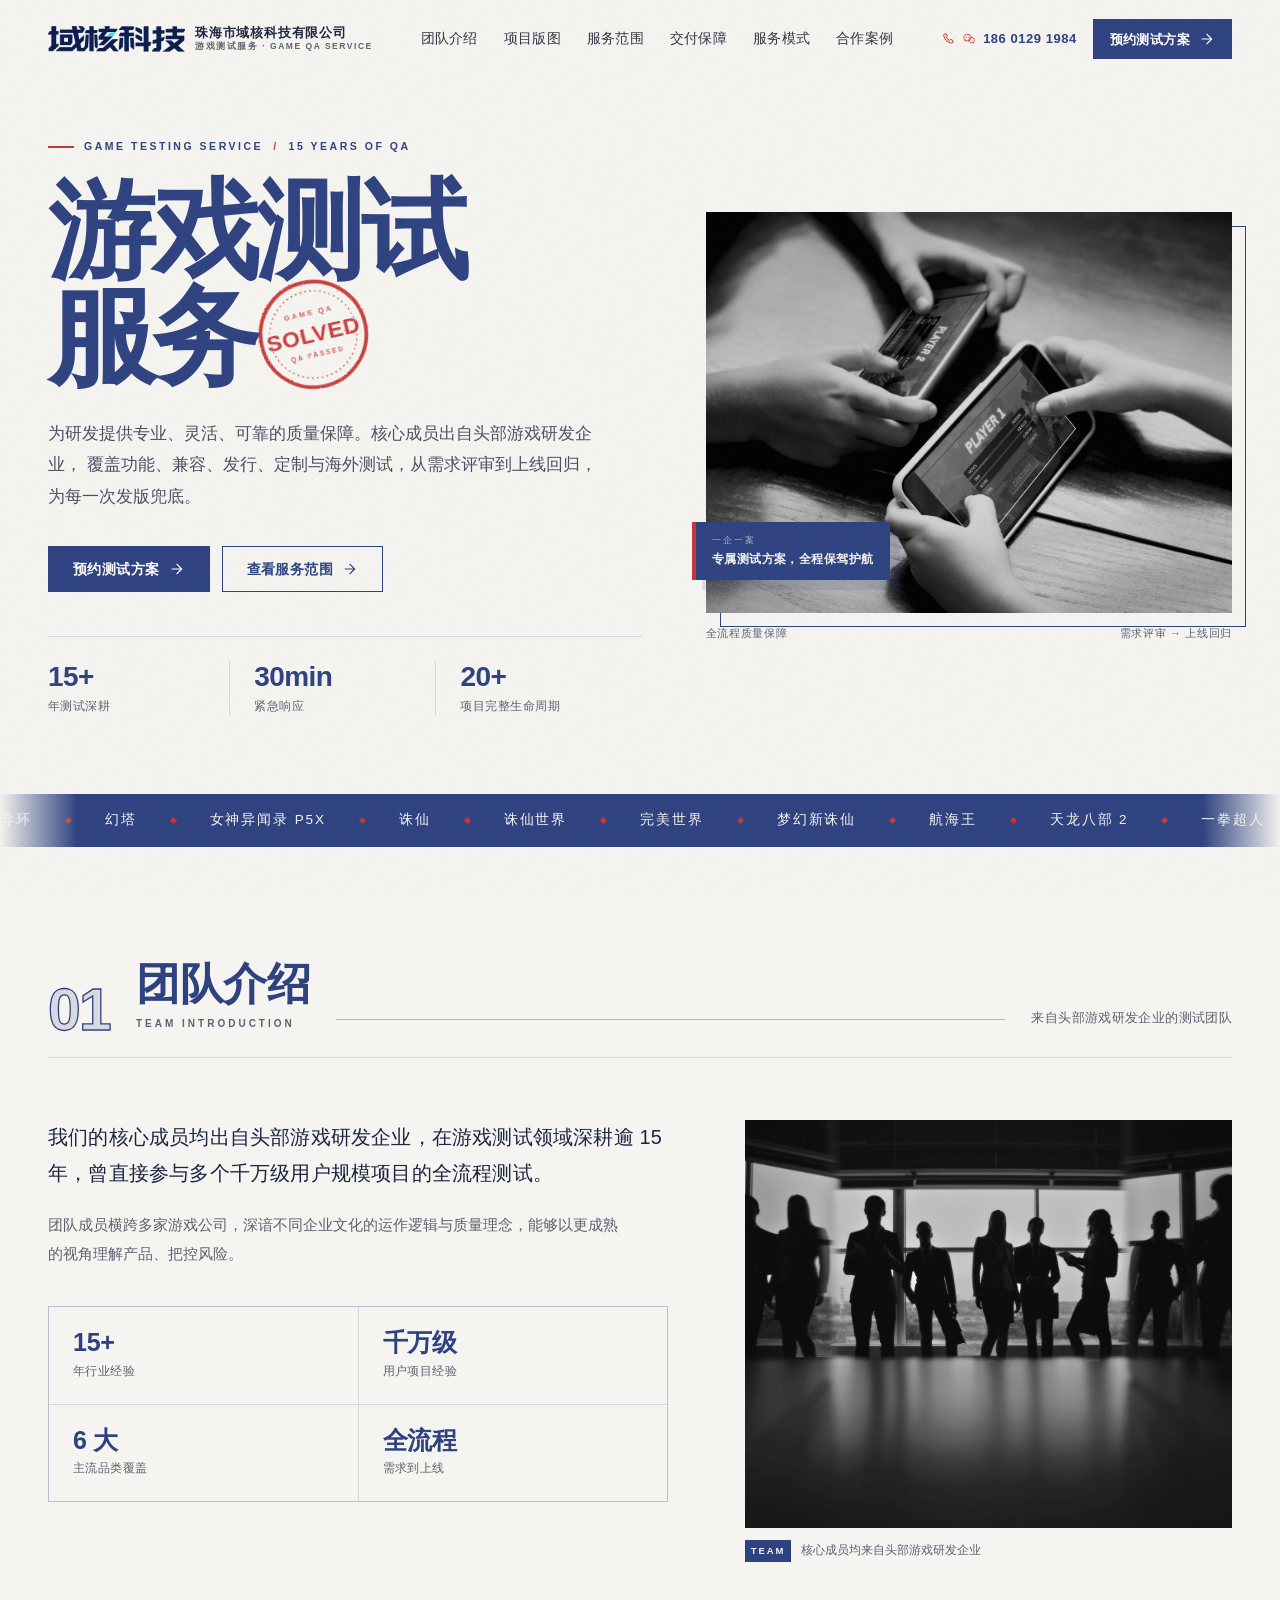
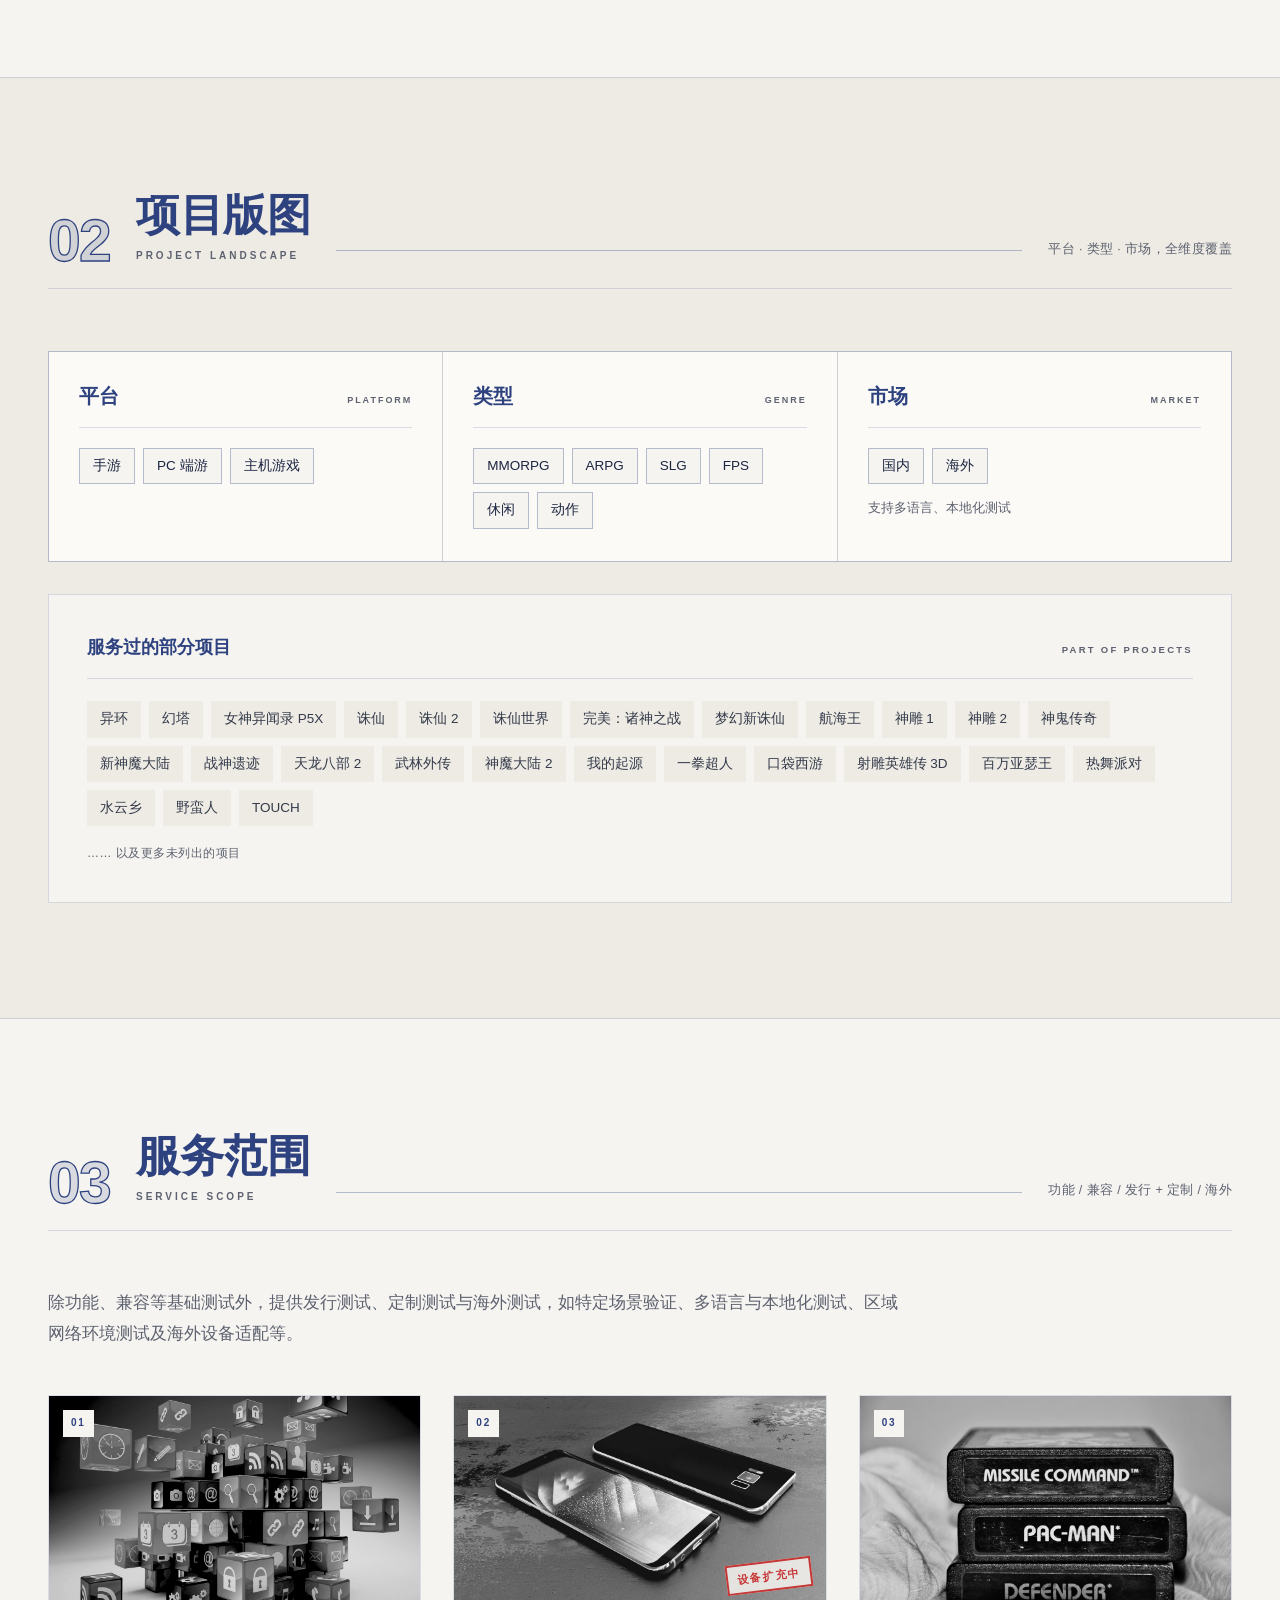
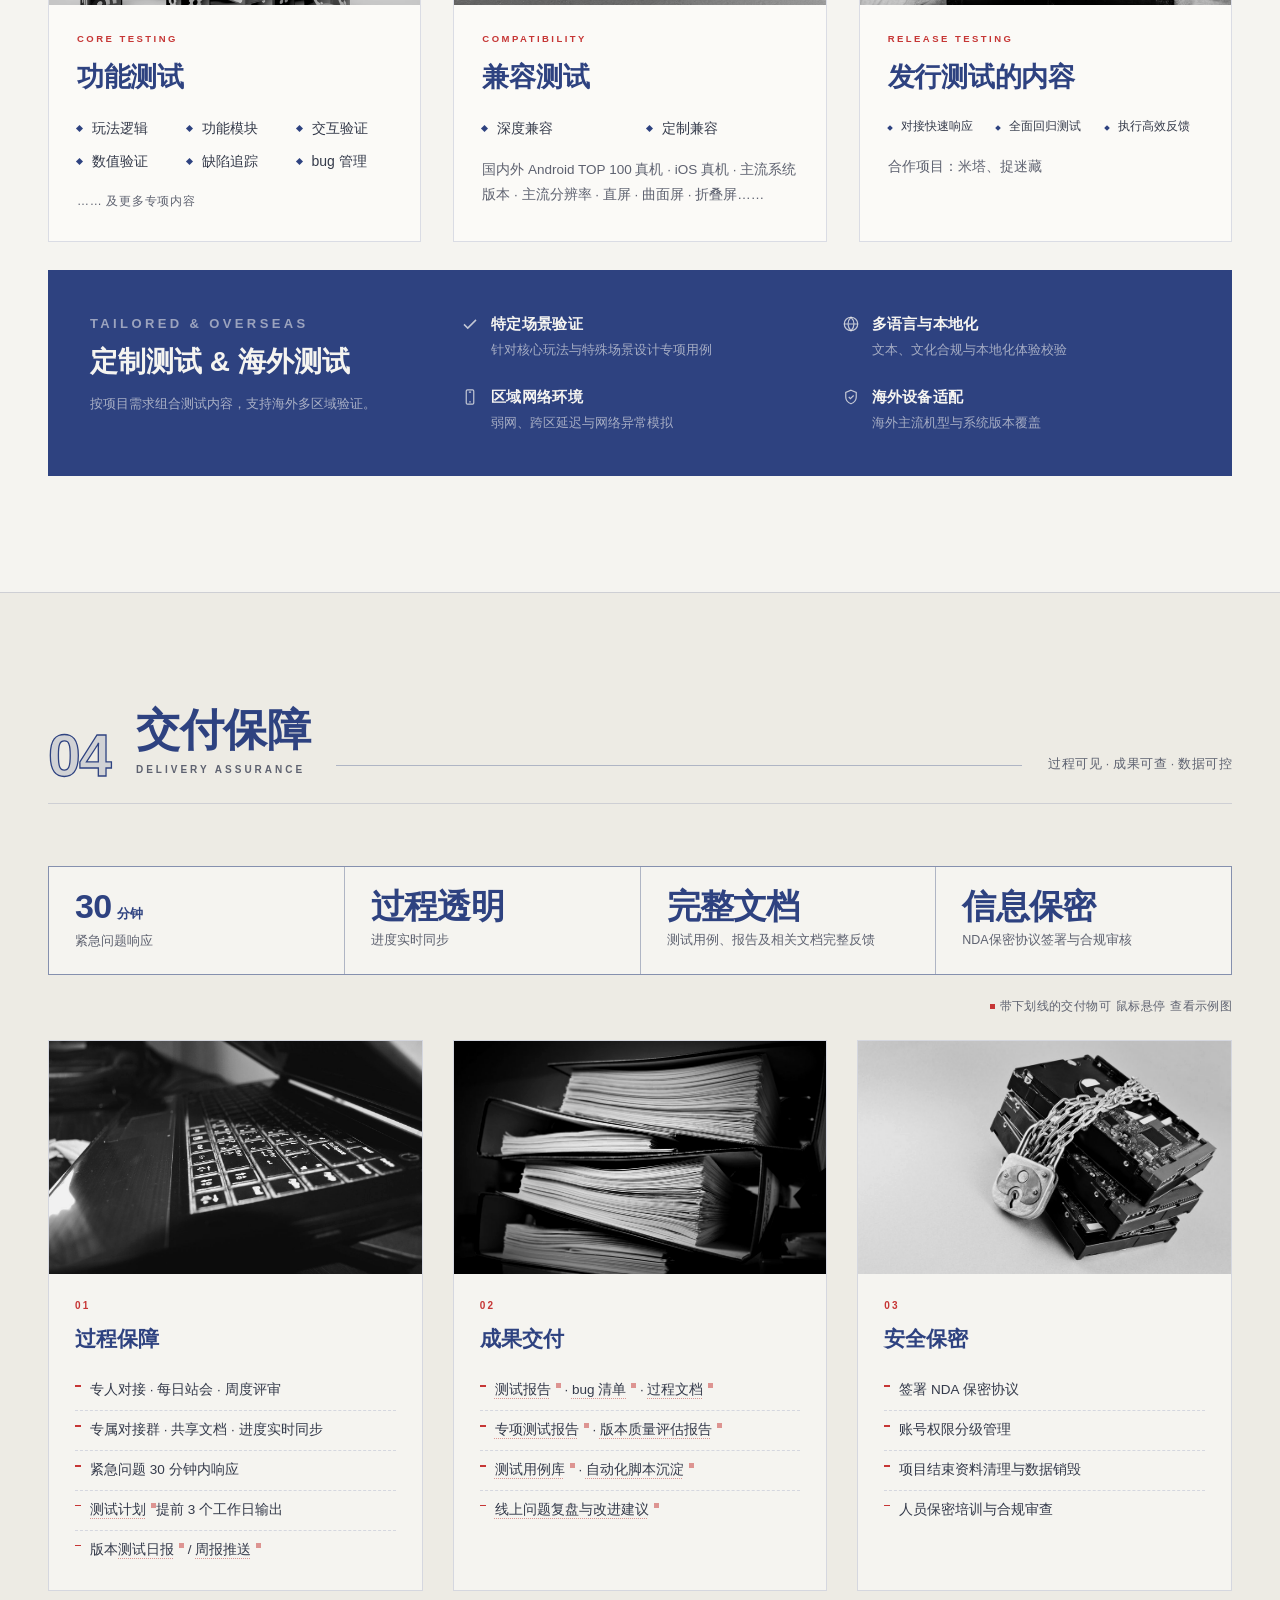
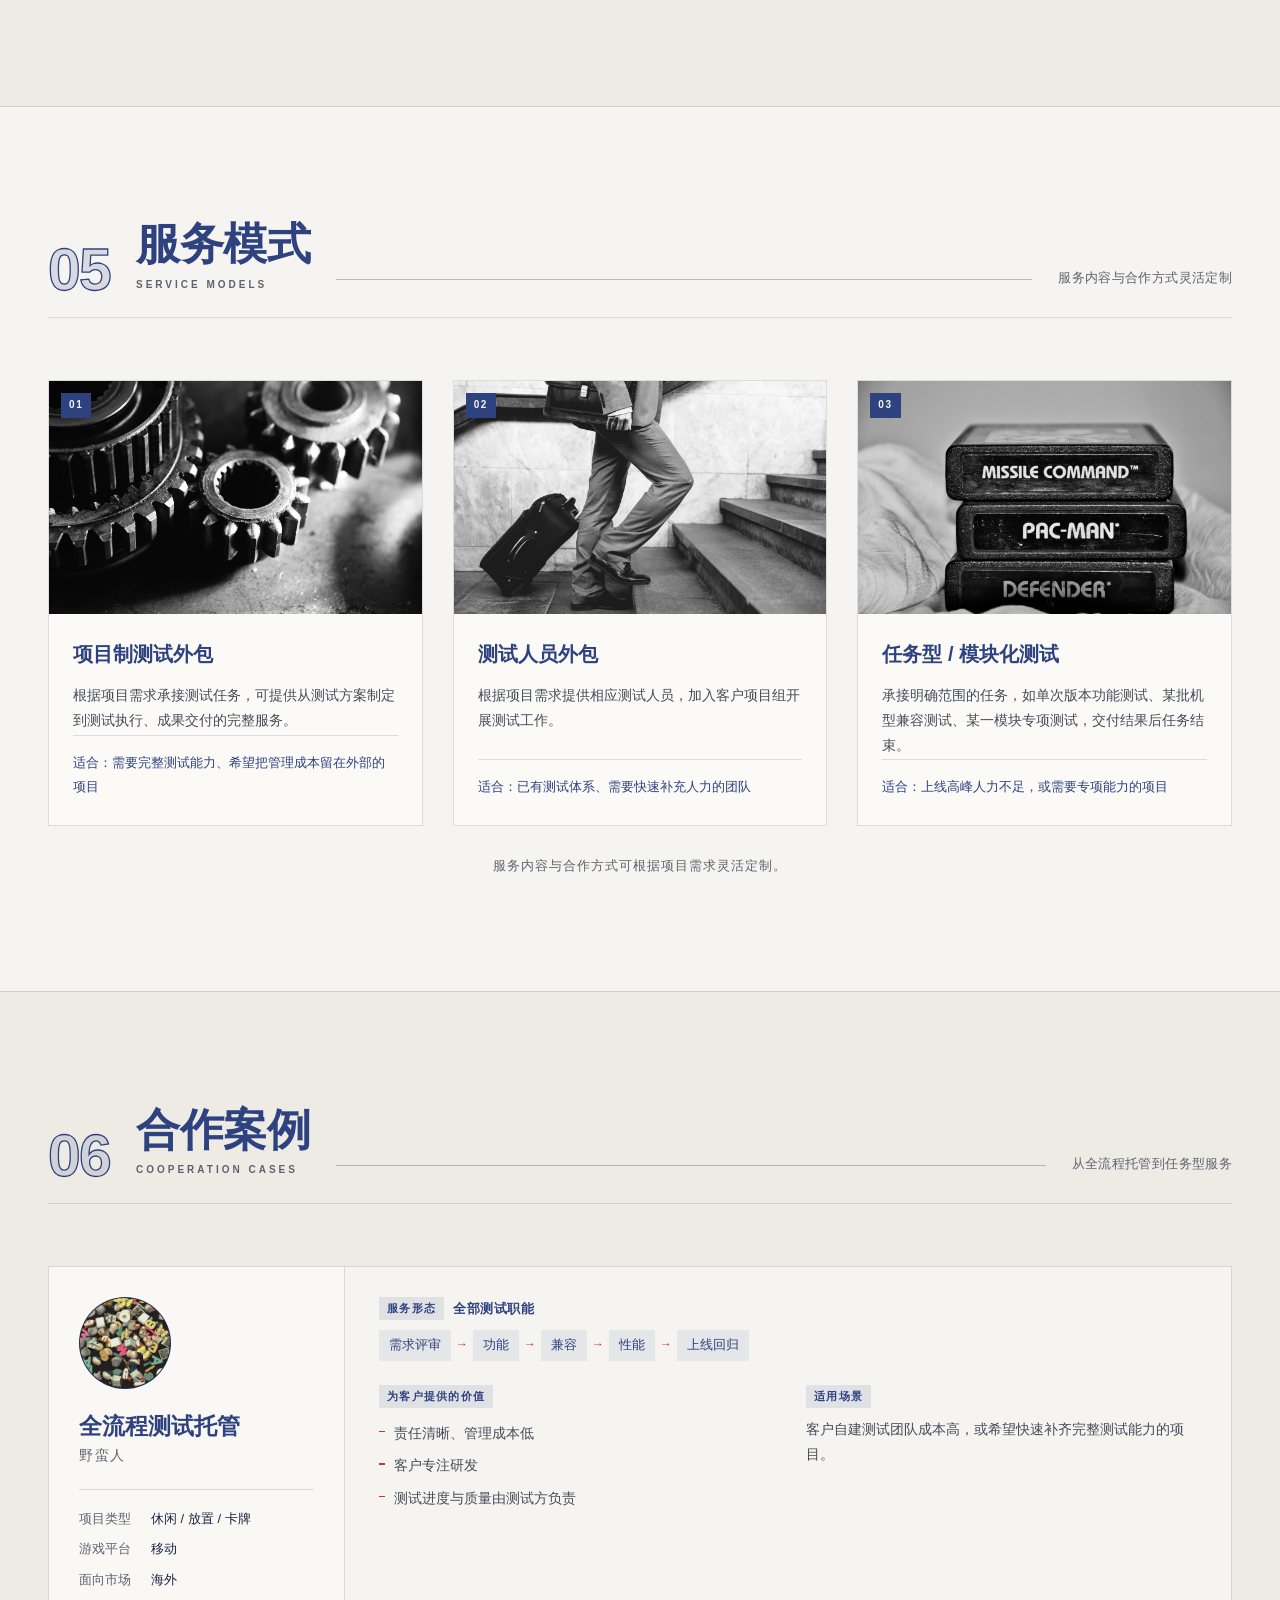
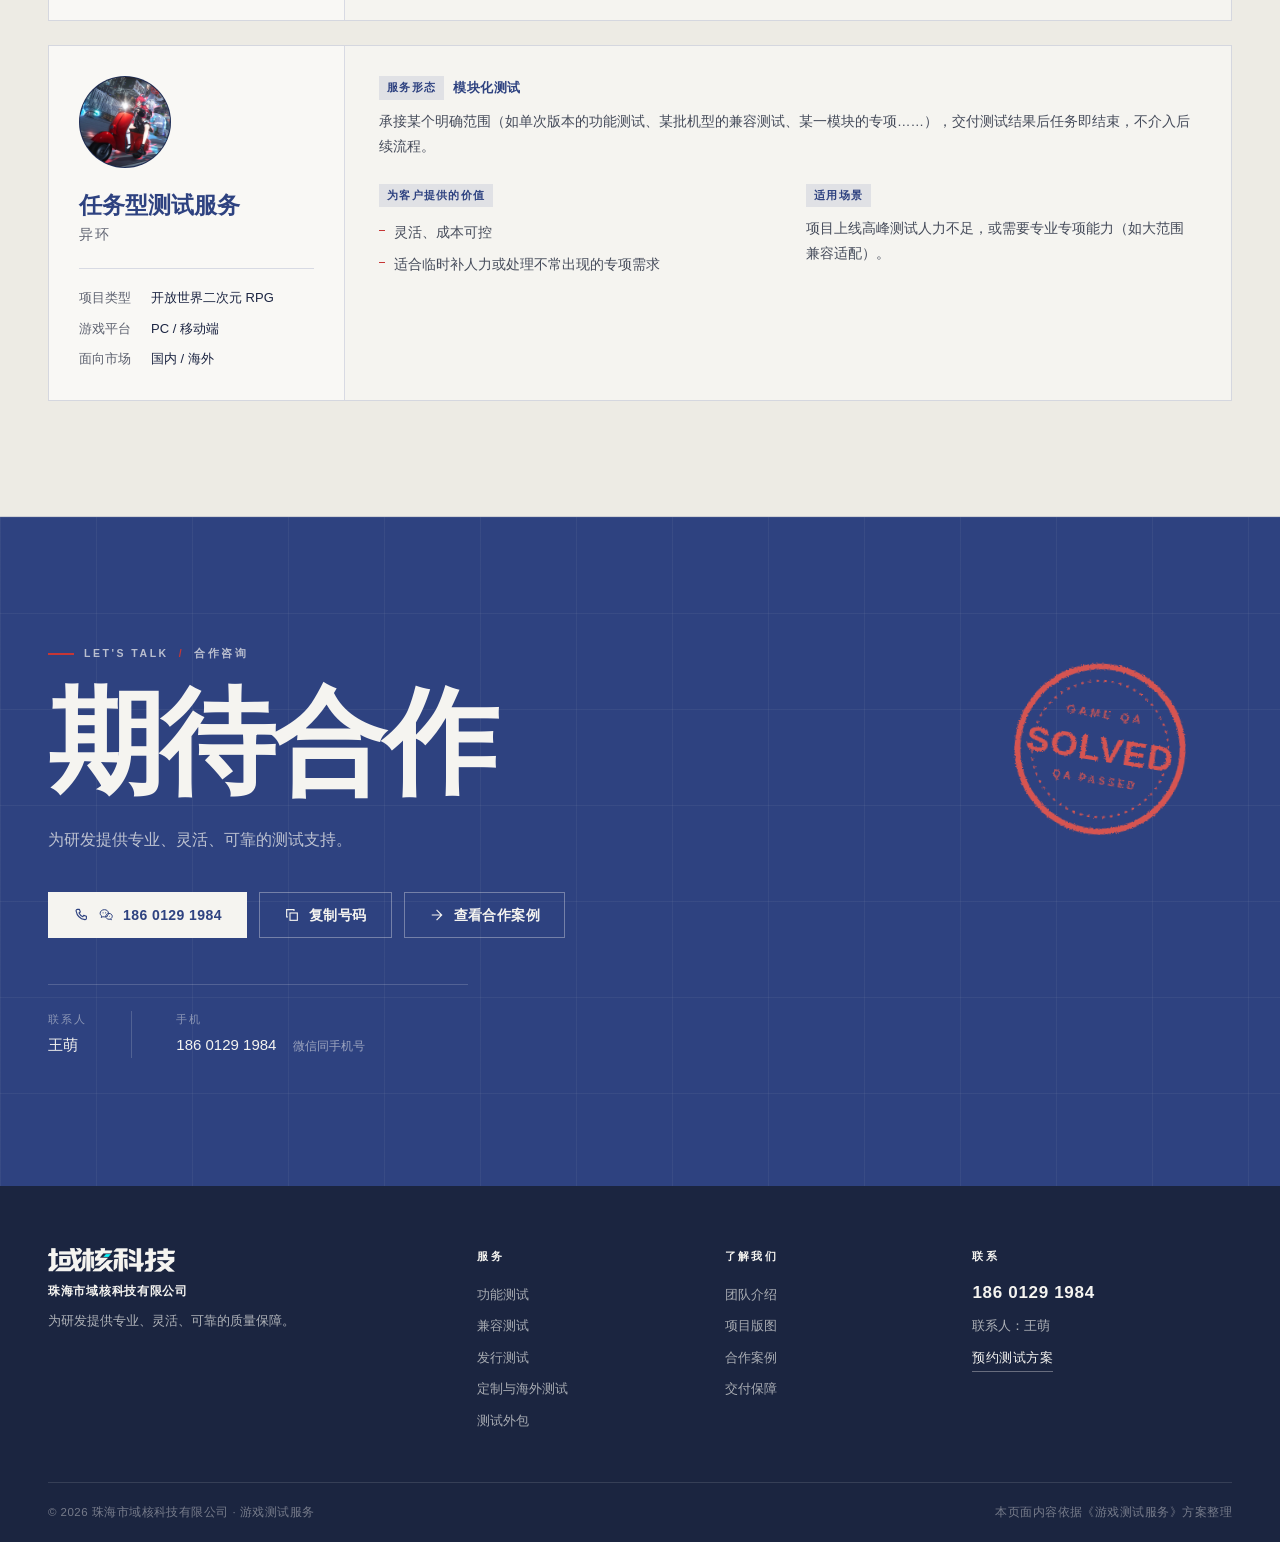
==== commit 3c63e316: "发行测试卡片标题改为发行测试的内容" ====
--- a/index.html
+++ b/index.html
@@ -319,7 +319,7 @@
           </div>
           <div class="svc-body">
             <p class="svc-kicker">RELEASE TESTING</p>
-            <h3>发行测试</h3>
+            <h3>发行测试的内容</h3>
             <ul class="svc-list svc-list-release">
               <li>对接快速响应</li><li>全面回归测试</li><li>执行高效反馈</li>
             </ul>
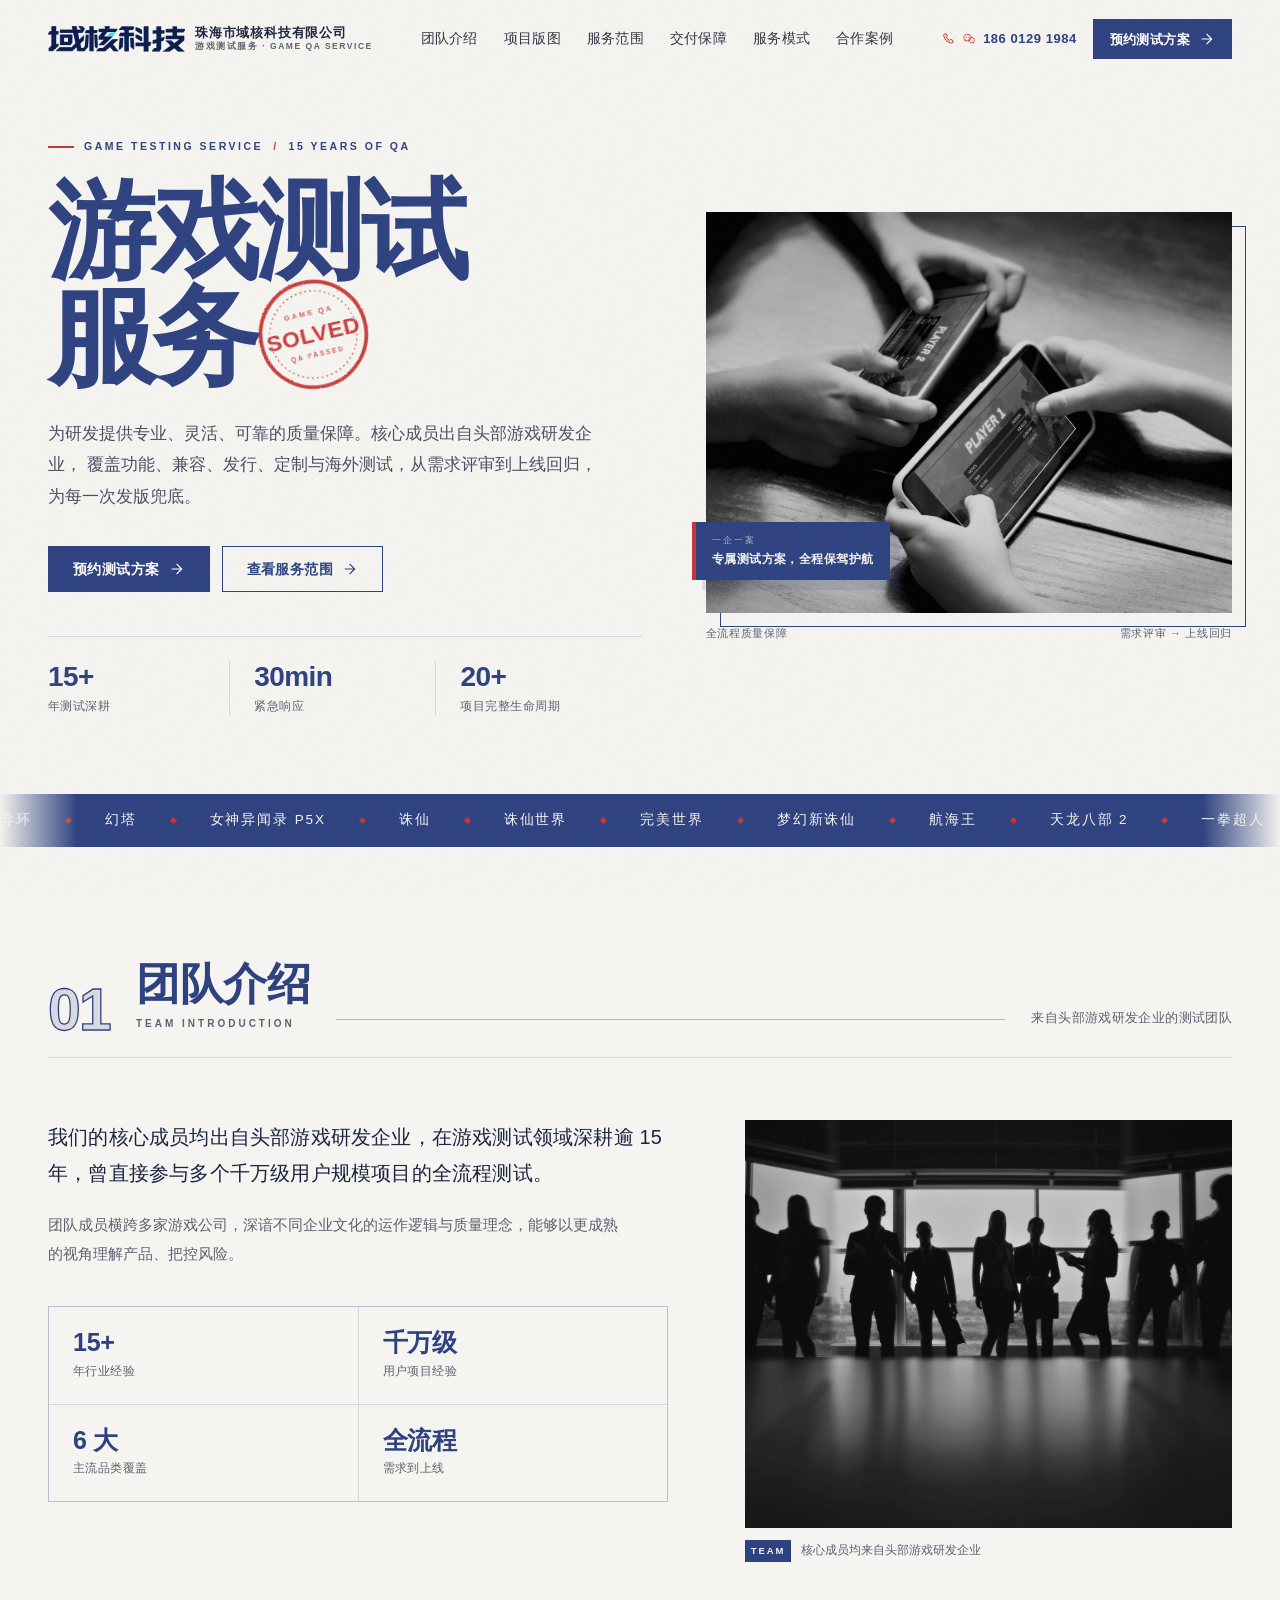
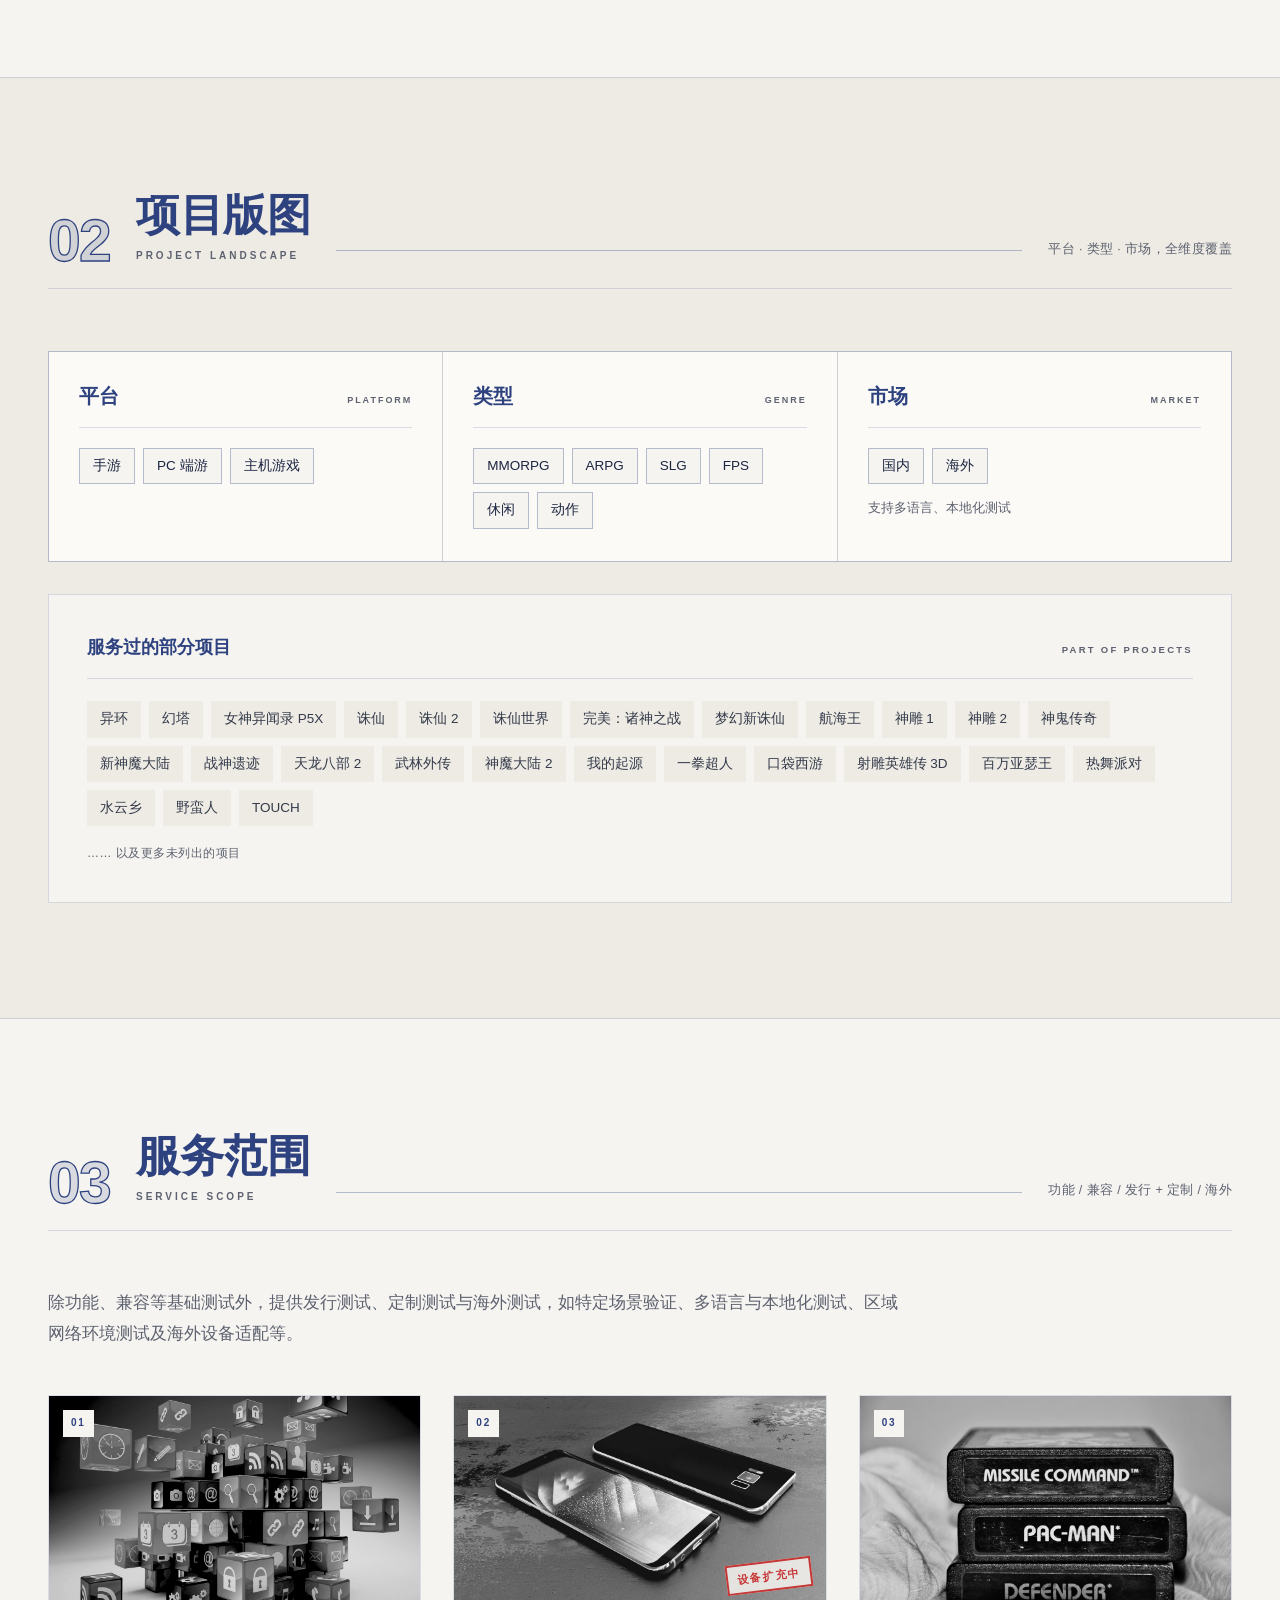
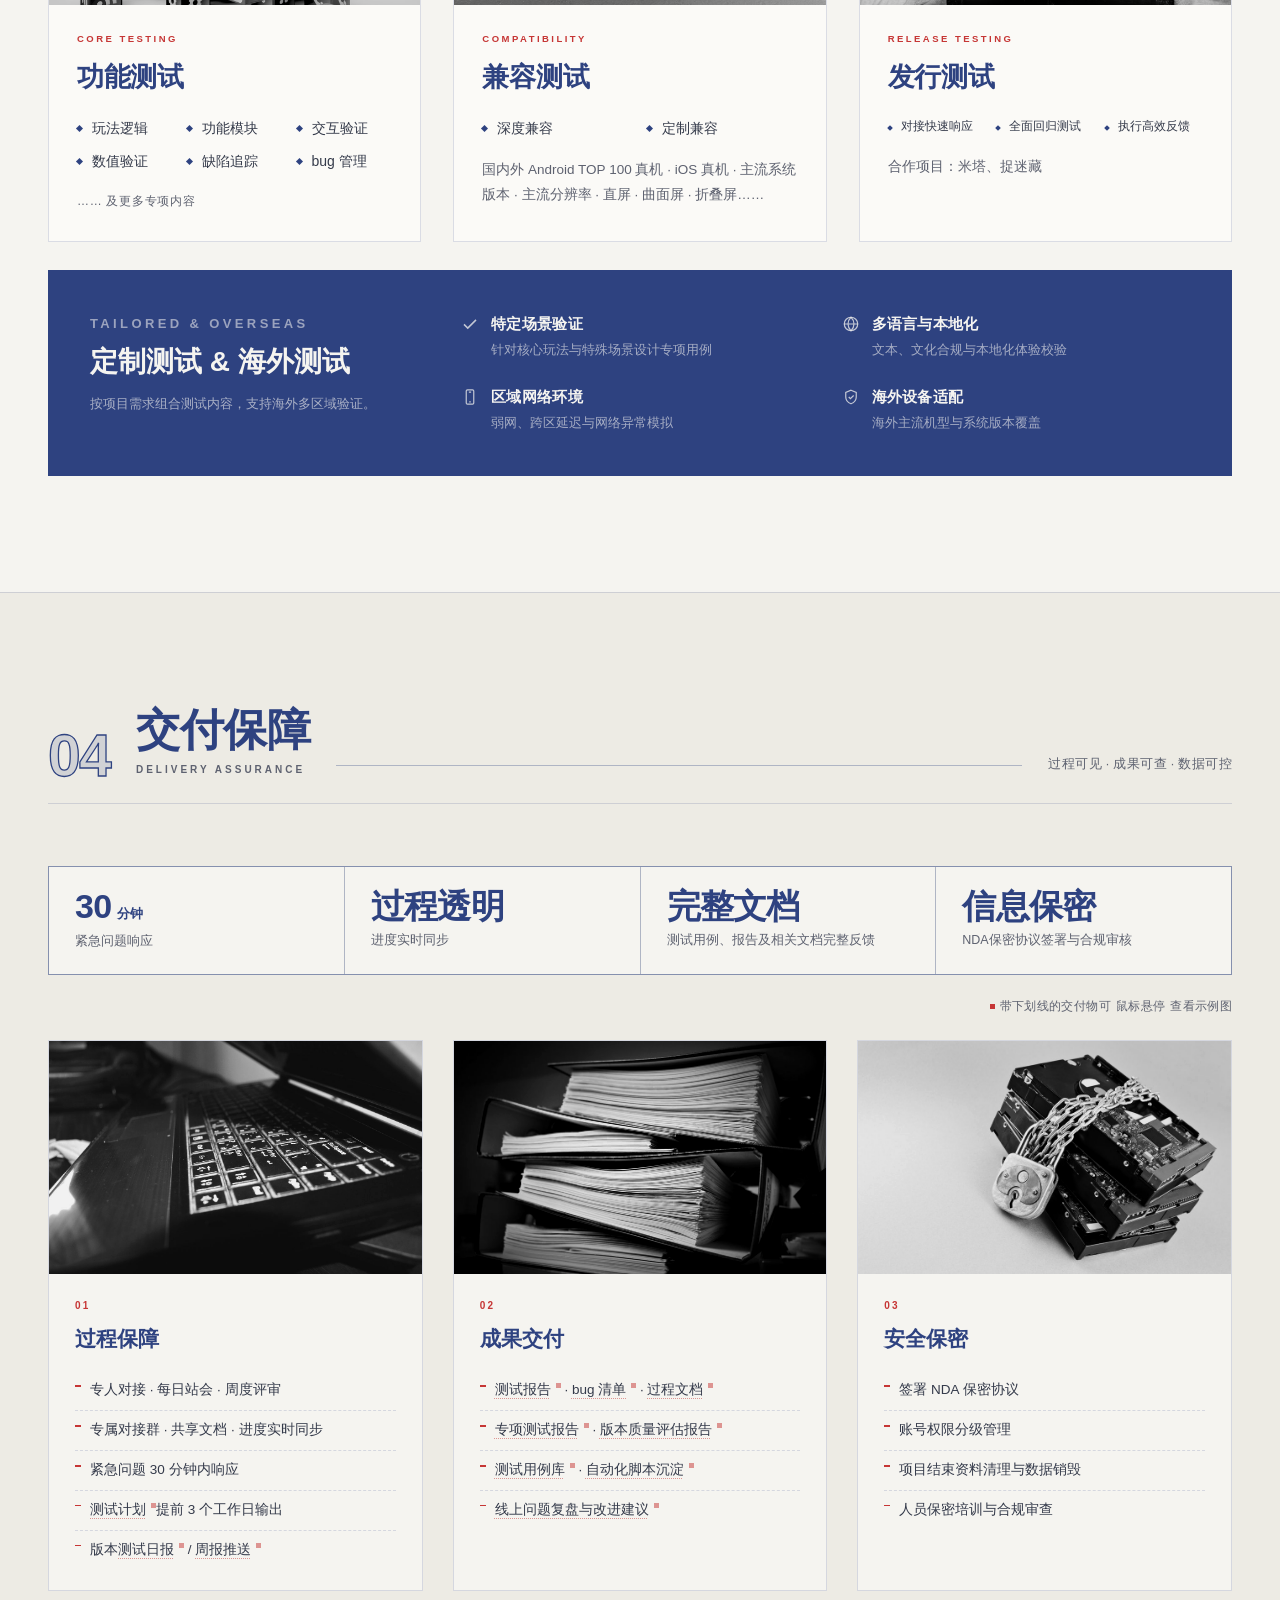
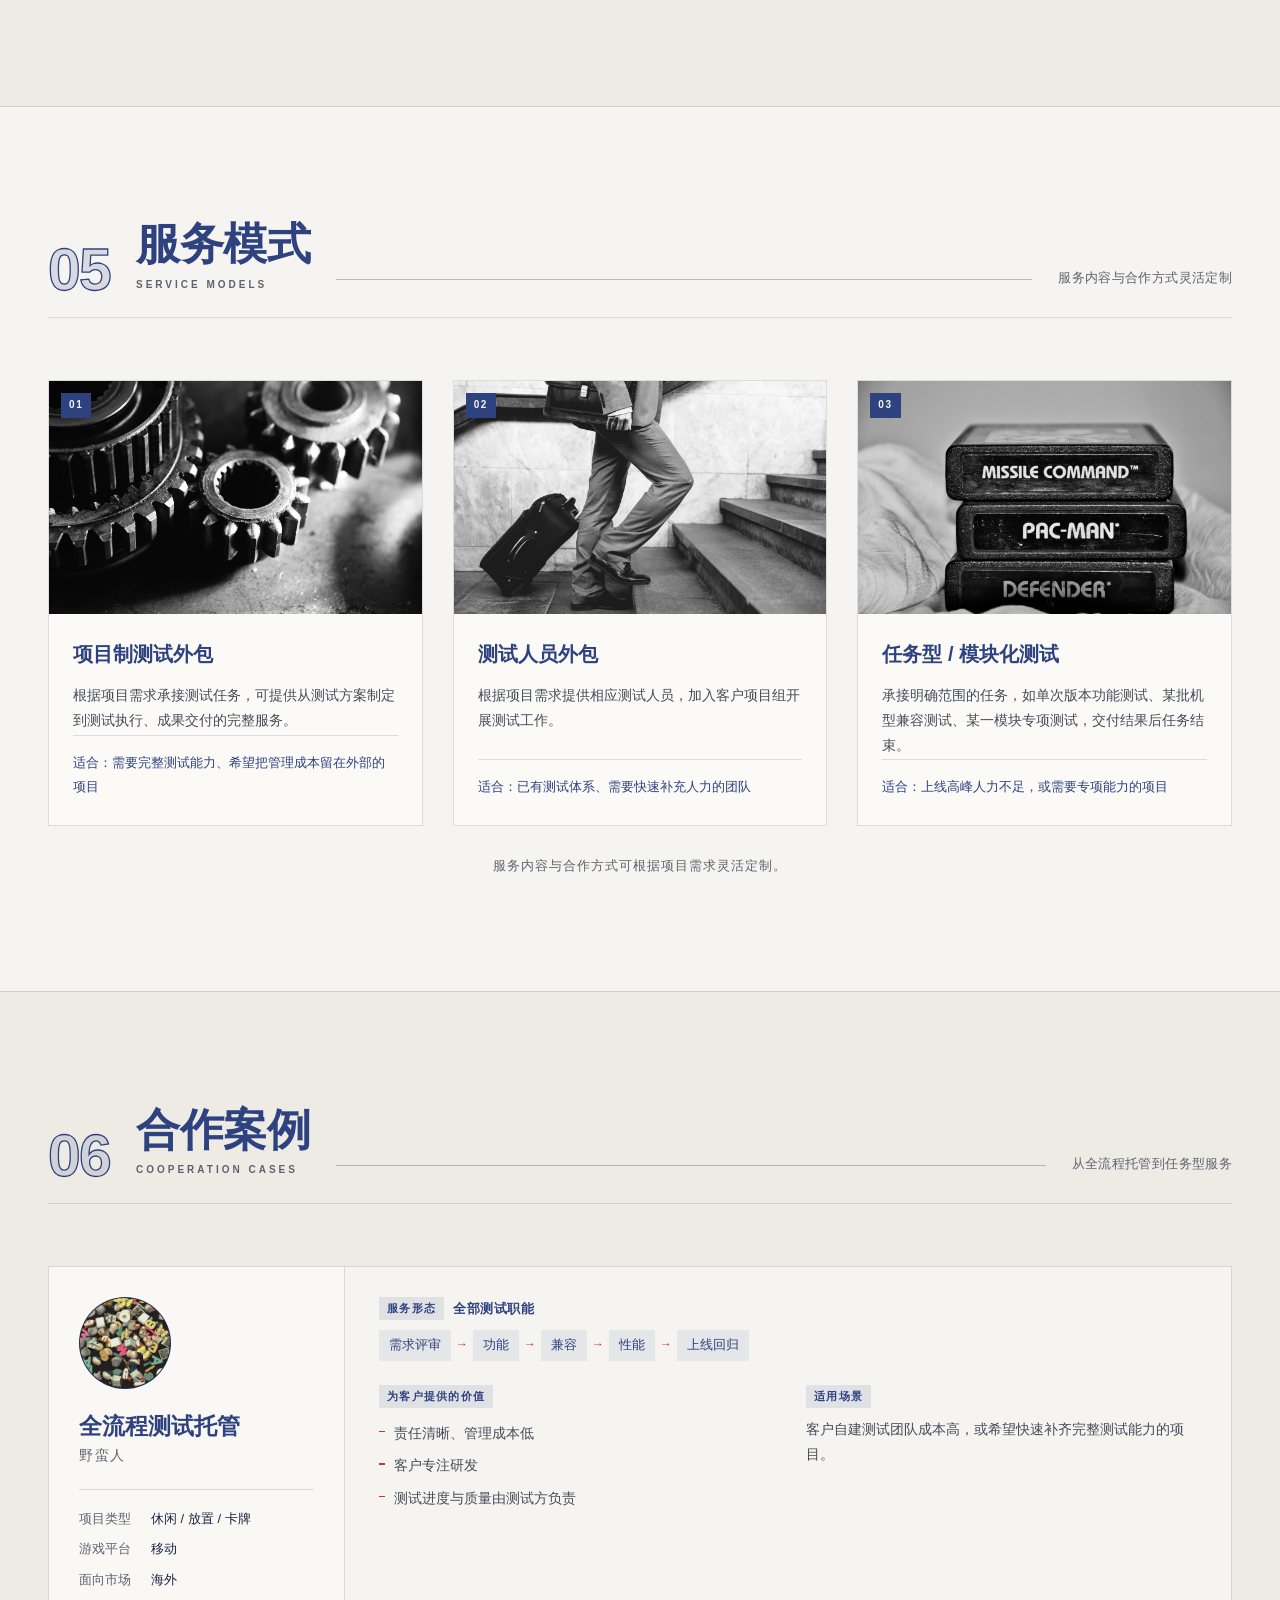
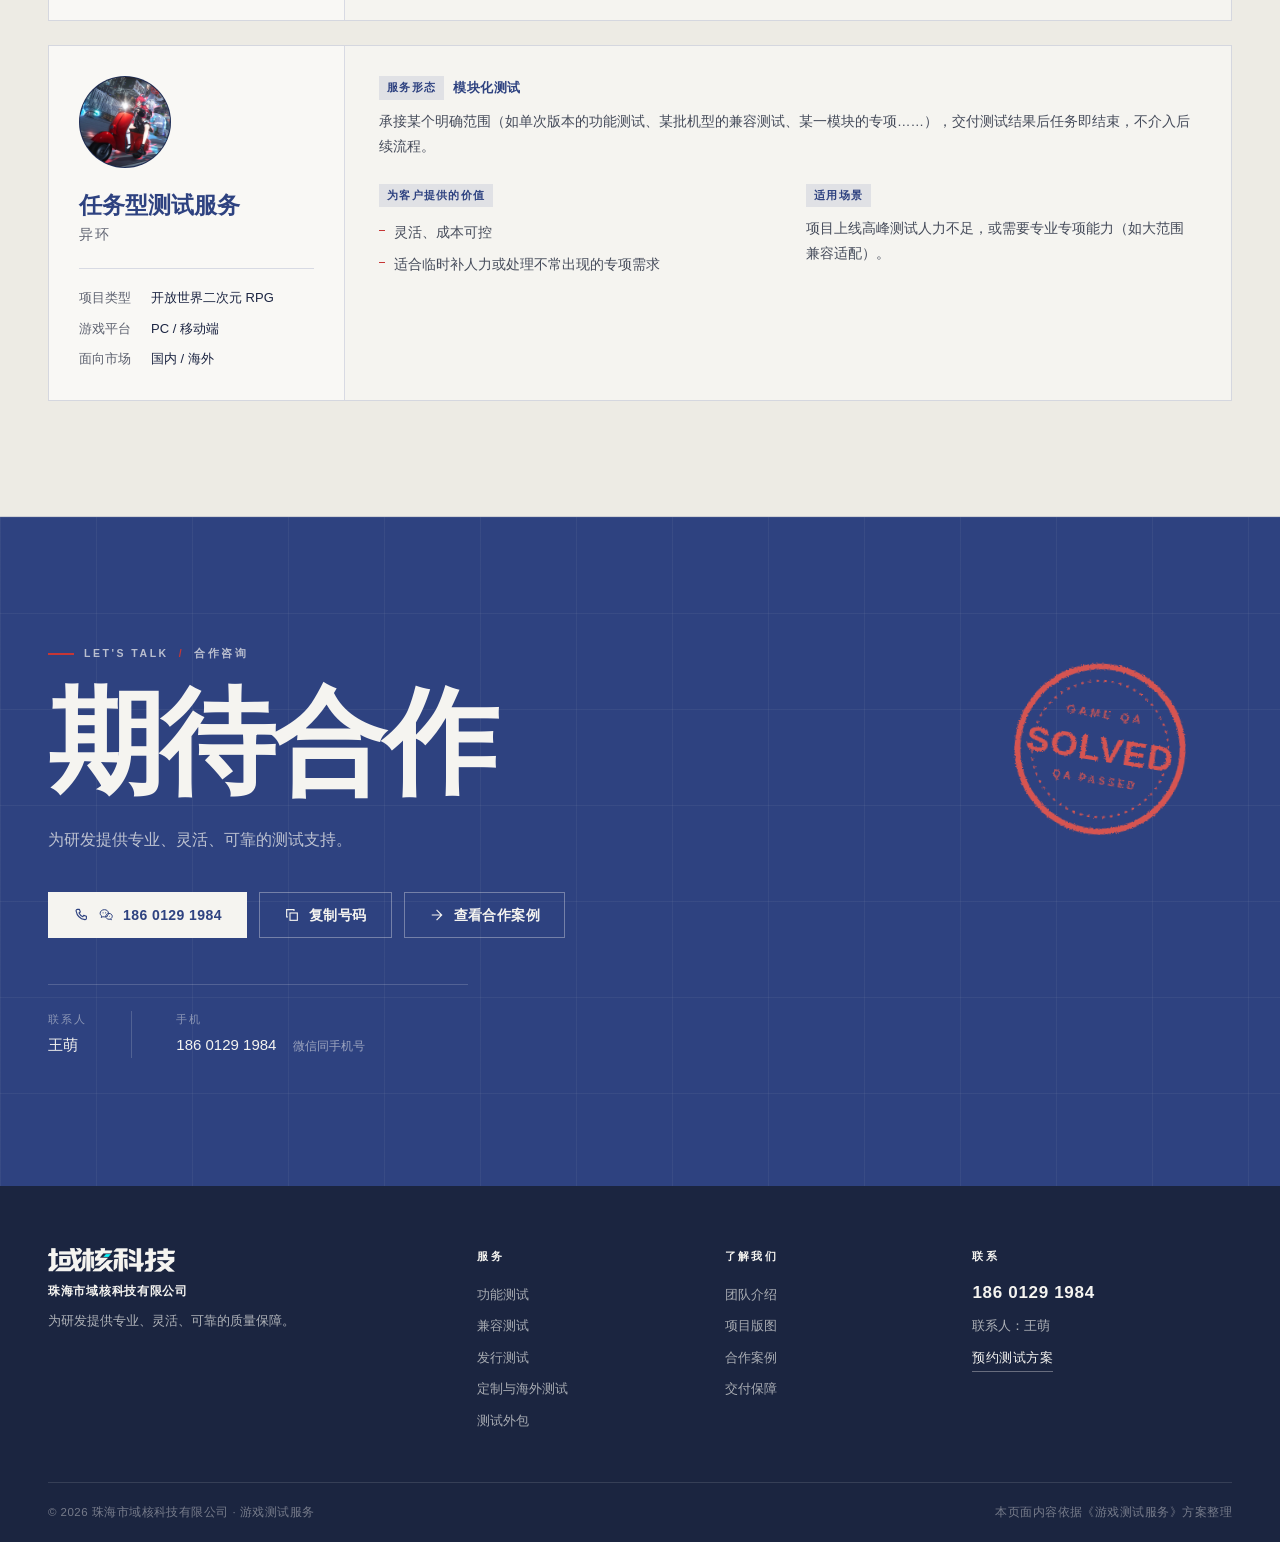
==== commit a5aea3a2: "发行测试卡片标题改回发行测试" ====
--- a/index.html
+++ b/index.html
@@ -319,7 +319,7 @@
           </div>
           <div class="svc-body">
             <p class="svc-kicker">RELEASE TESTING</p>
-            <h3>发行测试的内容</h3>
+            <h3>发行测试</h3>
             <ul class="svc-list svc-list-release">
               <li>对接快速响应</li><li>全面回归测试</li><li>执行高效反馈</li>
             </ul>
